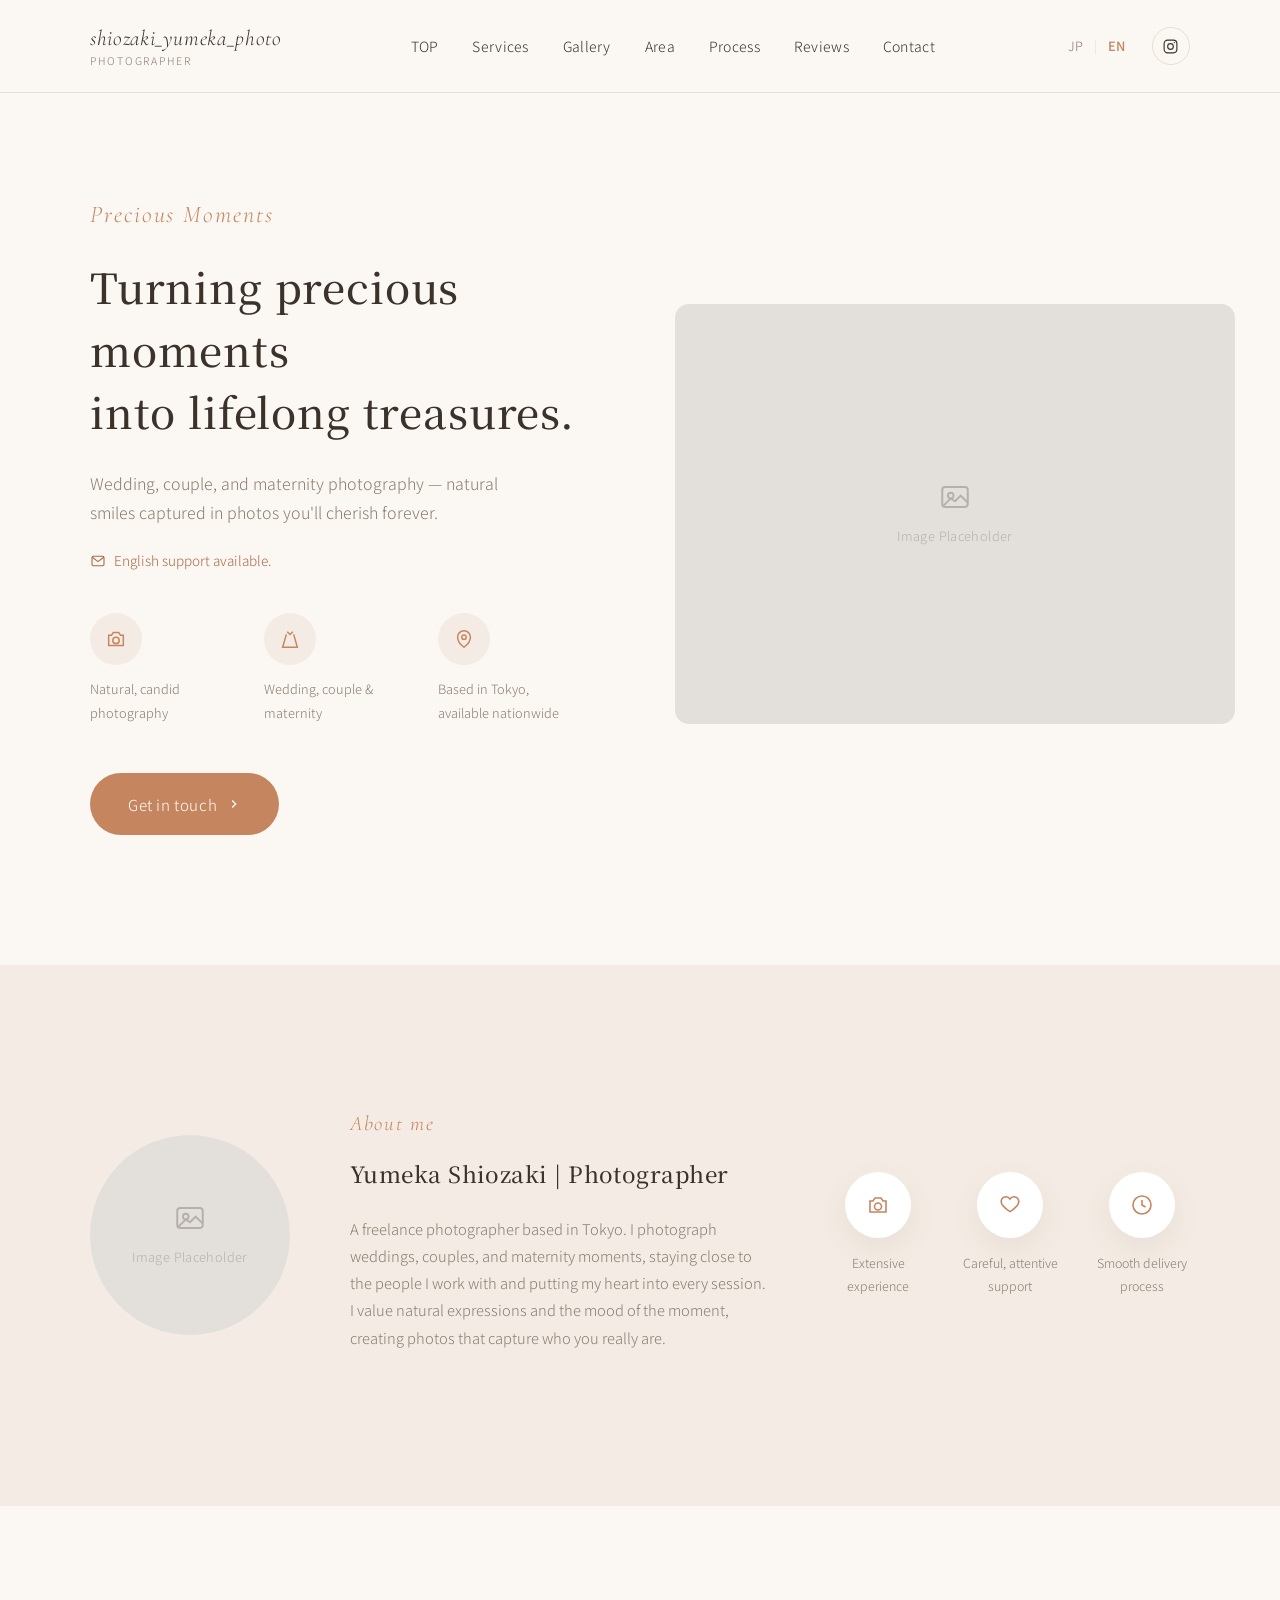
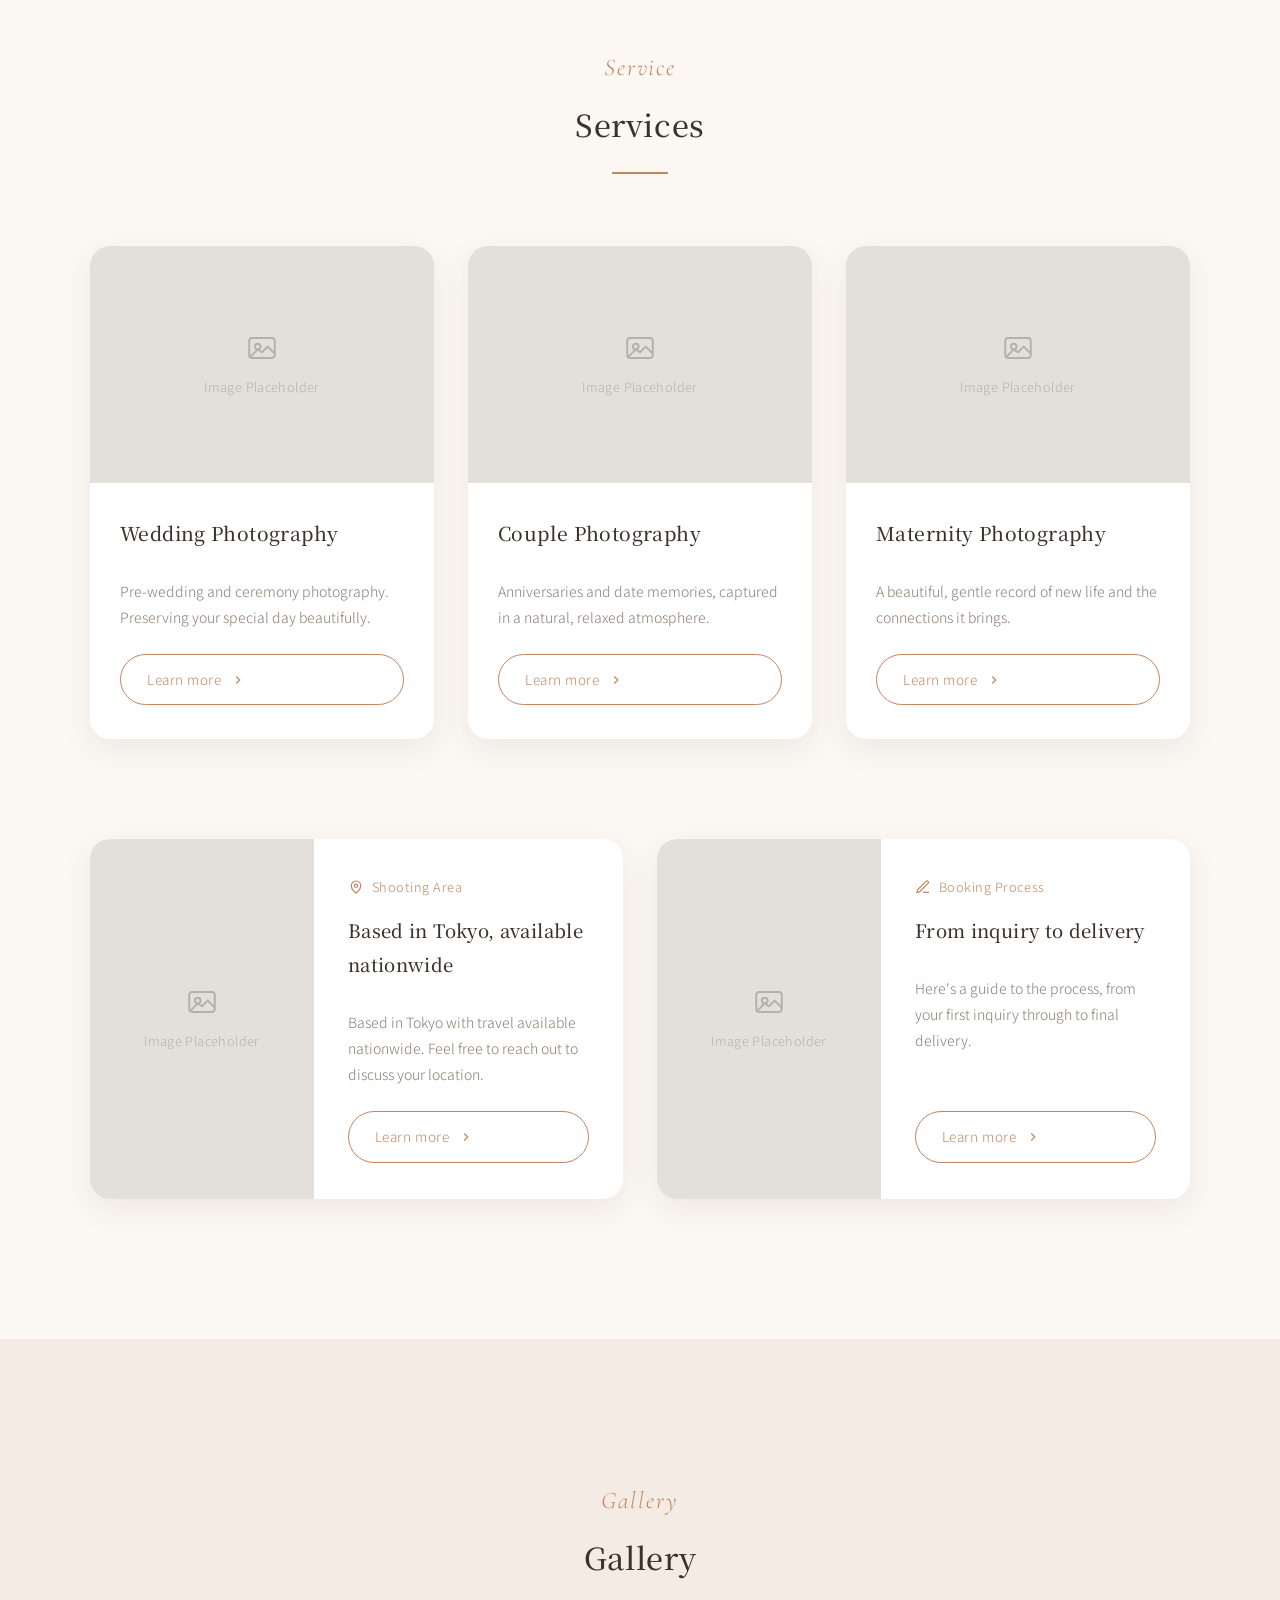
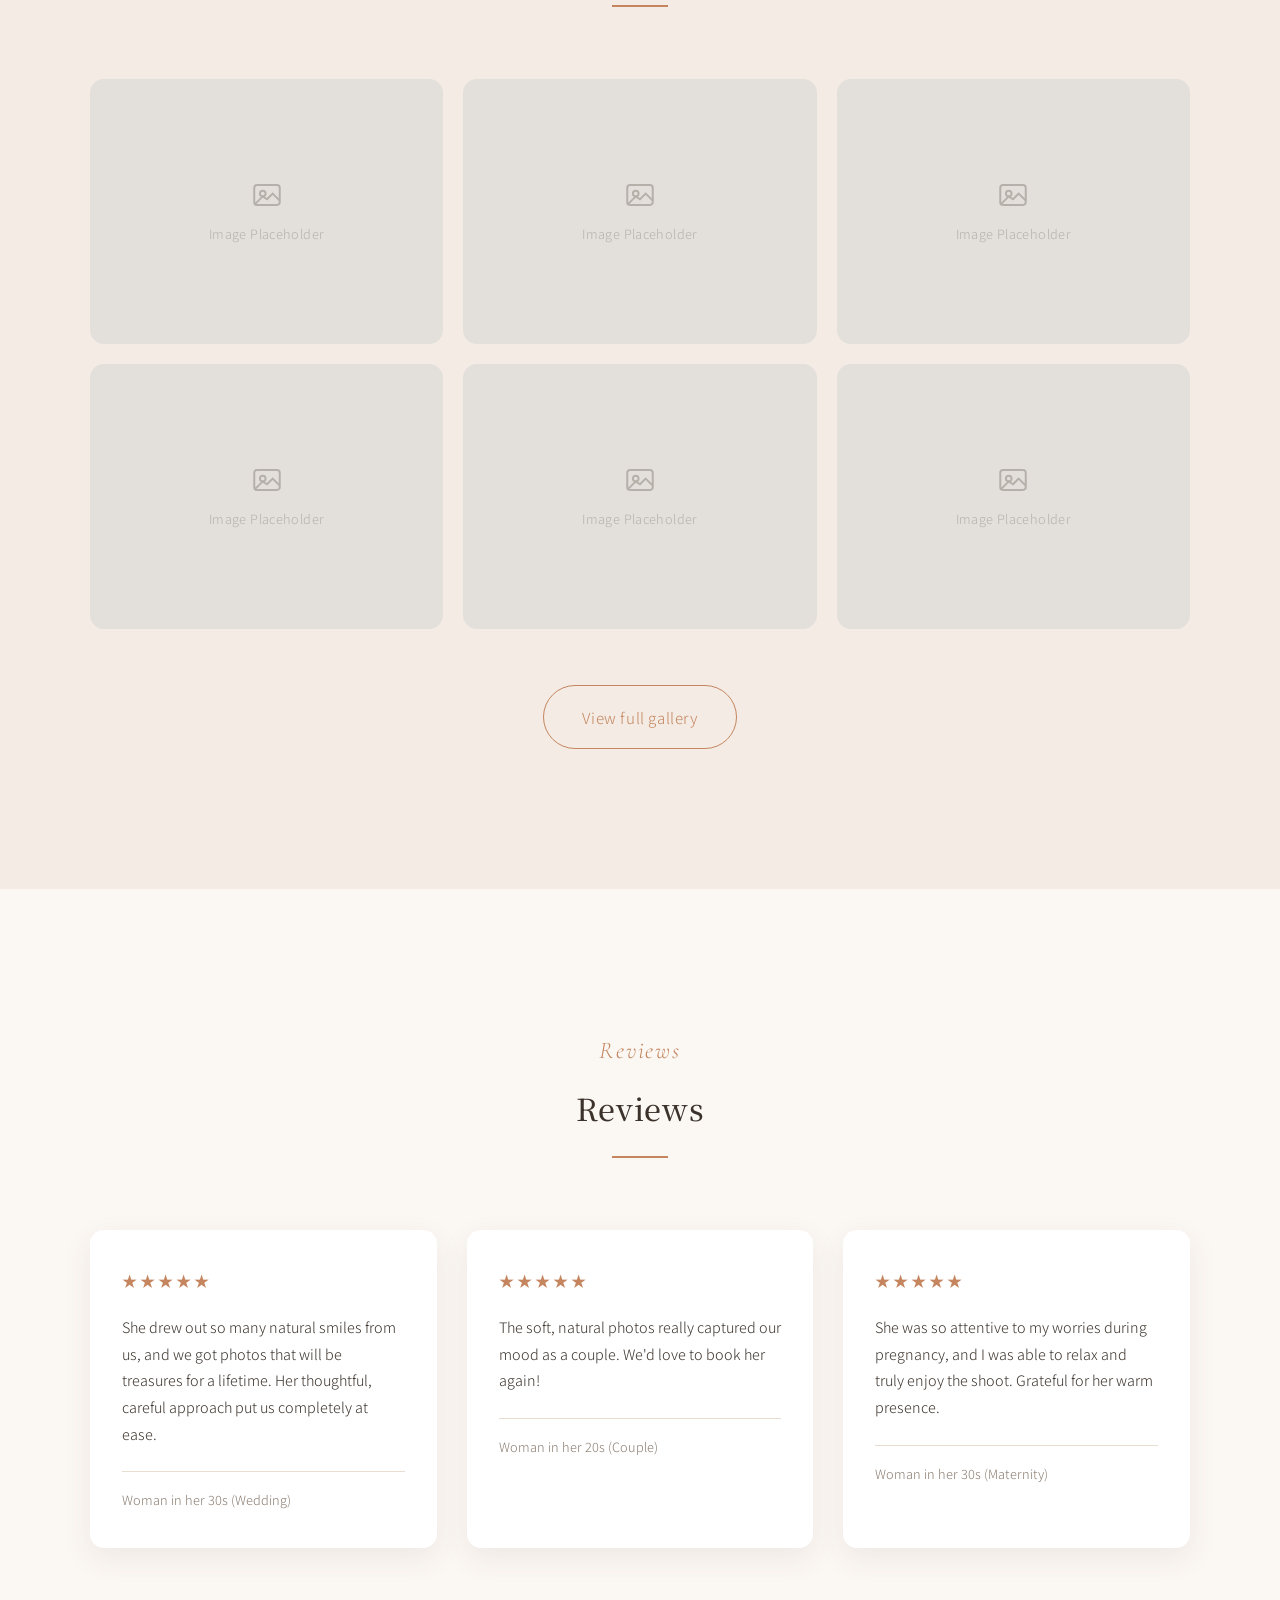
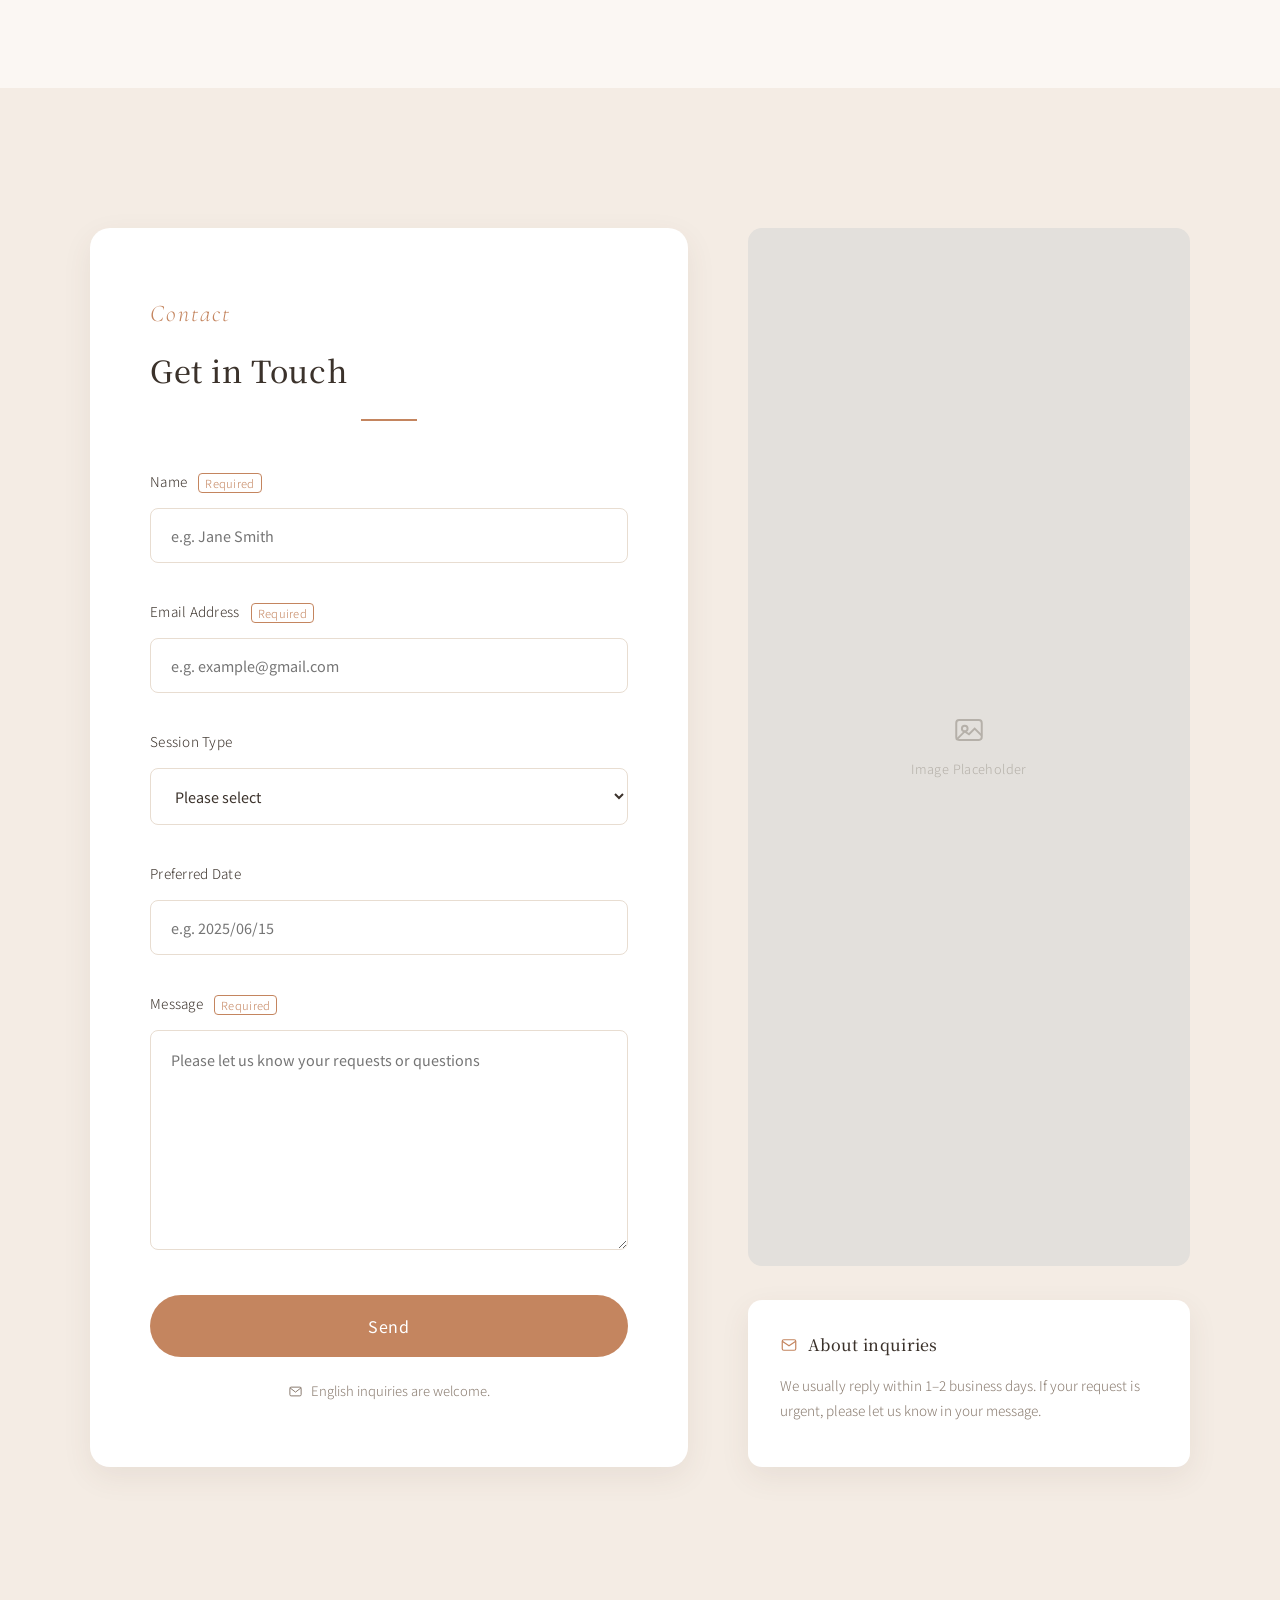
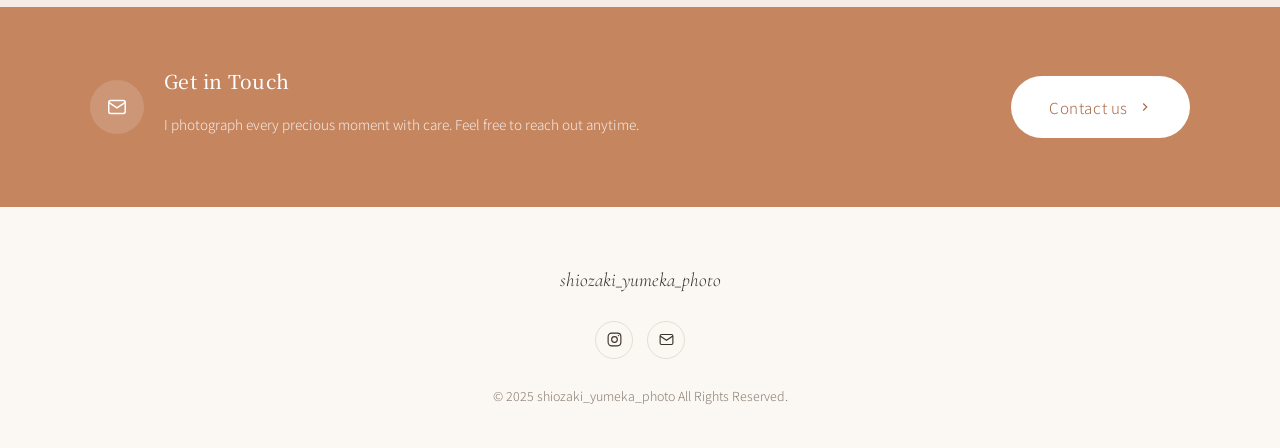
==== en/index.html @ 01658883 "Build shiozaki_yumeka_photo LP with expanded sections, Instagram links, and English page Add spaciou" ====
<!DOCTYPE html>
<html lang="en">
<head>
<meta charset="UTF-8">
<meta name="viewport" content="width=device-width, initial-scale=1.0">
<title>shiozaki_yumeka_photo | Yumeka Shiozaki, Photographer</title>
<meta name="description" content="Yumeka Shiozaki is a photographer based in Tokyo, capturing weddings, couples, and maternity moments with natural, heartfelt photography.">
<link rel="stylesheet" href="../css/style.css">
</head>
<body>

<!-- ============ HEADER ============ -->
<header class="site-header">
  <div class="container">
    <a href="#top" class="brand">
      <span class="brand-name">shiozaki_yumeka_photo</span>
      <span class="brand-sub">Photographer</span>
    </a>

    <nav class="main-nav">
      <ul>
        <li><a href="#top">TOP</a></li>
        <li><a href="#service">Services</a></li>
        <li><a href="#gallery">Gallery</a></li>
        <li><a href="#area">Area</a></li>
        <li><a href="#flow">Process</a></li>
        <li><a href="#reviews">Reviews</a></li>
        <li><a href="#contact">Contact</a></li>
      </ul>
    </nav>

    <div class="header-actions">
      <div class="lang-switch">
        <a href="../index.html">JP</a>
        <span class="divider">|</span>
        <a href="index.html" class="active">EN</a>
      </div>
      <a class="icon-btn" href="https://www.instagram.com/shiozaki_yumeka_photo/" target="_blank" rel="noopener" aria-label="Instagram">
        <svg viewBox="0 0 24 24" fill="none" stroke="currentColor" stroke-width="1.6"><rect x="3" y="3" width="18" height="18" rx="5"/><circle cx="12" cy="12" r="4"/><circle cx="17.5" cy="6.5" r="1" fill="currentColor" stroke="none"/></svg>
      </a>
      <button class="nav-toggle" aria-label="Menu">
        <span></span><span></span><span></span>
      </button>
    </div>
  </div>
</header>

<!-- ============ HERO ============ -->
<section class="hero" id="top">
  <div class="container">
    <div class="hero-copy">
      <span class="eyebrow">Precious Moments</span>
      <h1>Turning precious moments<br>into lifelong treasures.</h1>
      <p class="lead">Wedding, couple, and maternity photography — natural smiles captured in photos you'll cherish forever.</p>
      <div class="support-note">
        <svg viewBox="0 0 24 24" fill="none" stroke="currentColor" stroke-width="1.6"><path d="M3 6l9 7 9-7"/><rect x="3" y="5" width="18" height="14" rx="2"/></svg>
        English support available.
      </div>

      <ul class="hero-features">
        <li>
          <span class="icon-circle">
            <svg viewBox="0 0 24 24" fill="none" stroke="currentColor" stroke-width="1.6"><path d="M4 8h3l2-3h6l2 3h3v11H4z"/><circle cx="12" cy="13.5" r="3.5"/></svg>
          </span>
          Natural, candid photography
        </li>
        <li>
          <span class="icon-circle">
            <svg viewBox="0 0 24 24" fill="none" stroke="currentColor" stroke-width="1.6"><path d="M9 4l3 3 3-3M8 7l-4 14h16L16 7"/></svg>
          </span>
          Wedding, couple & maternity
        </li>
        <li>
          <span class="icon-circle">
            <svg viewBox="0 0 24 24" fill="none" stroke="currentColor" stroke-width="1.6"><path d="M12 21s-7-5.2-7-11a7 7 0 0 1 14 0c0 5.8-7 11-7 11z"/><circle cx="12" cy="10" r="2.4"/></svg>
          </span>
          Based in Tokyo, available nationwide
        </li>
      </ul>

      <a href="#contact" class="btn">
        Get in touch
        <svg viewBox="0 0 24 24" fill="none" stroke="currentColor" stroke-width="2"><path d="M9 6l6 6-6 6"/></svg>
      </a>
    </div>

    <div class="hero-media">
      <div class="ph">
        <div class="ph-inner">
          <svg viewBox="0 0 24 24" fill="none" stroke="currentColor" stroke-width="1.4"><rect x="3" y="5" width="18" height="14" rx="2"/><circle cx="9" cy="11" r="2"/><path d="M21 16l-5-5-4 4-3-2-6 6"/></svg>
          Image Placeholder
        </div>
      </div>
    </div>
  </div>
</section>

<!-- ============ ABOUT ============ -->
<section class="about" id="about">
  <div class="container">
    <div class="about-photo">
      <div class="ph">
        <div class="ph-inner">
          <svg viewBox="0 0 24 24" fill="none" stroke="currentColor" stroke-width="1.4"><rect x="3" y="5" width="18" height="14" rx="2"/><circle cx="9" cy="11" r="2"/><path d="M21 16l-5-5-4 4-3-2-6 6"/></svg>
          Image Placeholder
        </div>
      </div>
    </div>

    <div class="about-body">
      <span class="eyebrow">About me</span>
      <h3>Yumeka Shiozaki | Photographer</h3>
      <p>A freelance photographer based in Tokyo. I photograph weddings, couples, and maternity moments, staying close to the people I work with and putting my heart into every session. I value natural expressions and the mood of the moment, creating photos that capture who you really are.</p>
    </div>

    <ul class="about-stats">
      <li>
        <span class="icon-circle">
          <svg viewBox="0 0 24 24" fill="none" stroke="currentColor" stroke-width="1.6"><path d="M4 8h3l2-3h6l2 3h3v11H4z"/><circle cx="12" cy="13.5" r="3.5"/></svg>
        </span>
        Extensive experience
      </li>
      <li>
        <span class="icon-circle">
          <svg viewBox="0 0 24 24" fill="none" stroke="currentColor" stroke-width="1.6"><path d="M20.8 8.6c0 5-8.8 10-8.8 10s-8.8-5-8.8-10a4.8 4.8 0 0 1 8.8-2.6 4.8 4.8 0 0 1 8.8 2.6z"/></svg>
        </span>
        Careful, attentive support
      </li>
      <li>
        <span class="icon-circle">
          <svg viewBox="0 0 24 24" fill="none" stroke="currentColor" stroke-width="1.6"><circle cx="12" cy="12" r="9"/><path d="M12 7v5l3.5 2"/></svg>
        </span>
        Smooth delivery process
      </li>
    </ul>
  </div>
</section>

<!-- ============ SERVICE ============ -->
<section class="service" id="service">
  <div class="container">
    <div class="section-head">
      <span class="eyebrow">Service</span>
      <h2>Services</h2>
    </div>

    <div class="service-grid">
      <div class="card">
        <div class="ph">
          <div class="ph-inner">
            <svg viewBox="0 0 24 24" fill="none" stroke="currentColor" stroke-width="1.4"><rect x="3" y="5" width="18" height="14" rx="2"/><circle cx="9" cy="11" r="2"/><path d="M21 16l-5-5-4 4-3-2-6 6"/></svg>
            Image Placeholder
          </div>
        </div>
        <div class="card-body">
          <h3>Wedding Photography</h3>
          <p>Pre-wedding and ceremony photography. Preserving your special day beautifully.</p>
          <a href="#contact" class="btn outline small">
            Learn more
            <svg viewBox="0 0 24 24" fill="none" stroke="currentColor" stroke-width="2"><path d="M9 6l6 6-6 6"/></svg>
          </a>
        </div>
      </div>

      <div class="card">
        <div class="ph">
          <div class="ph-inner">
            <svg viewBox="0 0 24 24" fill="none" stroke="currentColor" stroke-width="1.4"><rect x="3" y="5" width="18" height="14" rx="2"/><circle cx="9" cy="11" r="2"/><path d="M21 16l-5-5-4 4-3-2-6 6"/></svg>
            Image Placeholder
          </div>
        </div>
        <div class="card-body">
          <h3>Couple Photography</h3>
          <p>Anniversaries and date memories, captured in a natural, relaxed atmosphere.</p>
          <a href="#contact" class="btn outline small">
            Learn more
            <svg viewBox="0 0 24 24" fill="none" stroke="currentColor" stroke-width="2"><path d="M9 6l6 6-6 6"/></svg>
          </a>
        </div>
      </div>

      <div class="card">
        <div class="ph">
          <div class="ph-inner">
            <svg viewBox="0 0 24 24" fill="none" stroke="currentColor" stroke-width="1.4"><rect x="3" y="5" width="18" height="14" rx="2"/><circle cx="9" cy="11" r="2"/><path d="M21 16l-5-5-4 4-3-2-6 6"/></svg>
            Image Placeholder
          </div>
        </div>
        <div class="card-body">
          <h3>Maternity Photography</h3>
          <p>A beautiful, gentle record of new life and the connections it brings.</p>
          <a href="#contact" class="btn outline small">
            Learn more
            <svg viewBox="0 0 24 24" fill="none" stroke="currentColor" stroke-width="2"><path d="M9 6l6 6-6 6"/></svg>
          </a>
        </div>
      </div>
    </div>
  </div>
</section>

<!-- ============ AREA & FLOW (near Service) ============ -->
<section class="area-flow">
  <div class="container">
    <div class="area-flow-grid">
      <div class="card" id="area">
        <div class="ph">
          <div class="ph-inner">
            <svg viewBox="0 0 24 24" fill="none" stroke="currentColor" stroke-width="1.4"><rect x="3" y="5" width="18" height="14" rx="2"/><circle cx="9" cy="11" r="2"/><path d="M21 16l-5-5-4 4-3-2-6 6"/></svg>
            Image Placeholder
          </div>
        </div>
        <div class="card-body">
          <span class="tag">
            <svg viewBox="0 0 24 24" fill="none" stroke="currentColor" stroke-width="1.8"><path d="M12 21s-7-5.2-7-11a7 7 0 0 1 14 0c0 5.8-7 11-7 11z"/><circle cx="12" cy="10" r="2.4"/></svg>
            Shooting Area
          </span>
          <h3>Based in Tokyo, available nationwide</h3>
          <p>Based in Tokyo with travel available nationwide. Feel free to reach out to discuss your location.</p>
          <a href="#contact" class="btn outline small">
            Learn more
            <svg viewBox="0 0 24 24" fill="none" stroke="currentColor" stroke-width="2"><path d="M9 6l6 6-6 6"/></svg>
          </a>
        </div>
      </div>

      <div class="card" id="flow">
        <div class="ph">
          <div class="ph-inner">
            <svg viewBox="0 0 24 24" fill="none" stroke="currentColor" stroke-width="1.4"><rect x="3" y="5" width="18" height="14" rx="2"/><circle cx="9" cy="11" r="2"/><path d="M21 16l-5-5-4 4-3-2-6 6"/></svg>
            Image Placeholder
          </div>
        </div>
        <div class="card-body">
          <span class="tag">
            <svg viewBox="0 0 24 24" fill="none" stroke="currentColor" stroke-width="1.8"><path d="M12 20h9M16.5 3.5a2.1 2.1 0 0 1 3 3L7 19l-4 1 1-4z"/></svg>
            Booking Process
          </span>
          <h3>From inquiry to delivery</h3>
          <p>Here's a guide to the process, from your first inquiry through to final delivery.</p>
          <a href="#contact" class="btn outline small">
            Learn more
            <svg viewBox="0 0 24 24" fill="none" stroke="currentColor" stroke-width="2"><path d="M9 6l6 6-6 6"/></svg>
          </a>
        </div>
      </div>
    </div>
  </div>
</section>

<!-- ============ GALLERY ============ -->
<section class="gallery" id="gallery">
  <div class="container">
    <div class="section-head">
      <span class="eyebrow">Gallery</span>
      <h2>Gallery</h2>
    </div>

    <div class="gallery-grid">
      <div class="ph"><div class="ph-inner"><svg viewBox="0 0 24 24" fill="none" stroke="currentColor" stroke-width="1.4"><rect x="3" y="5" width="18" height="14" rx="2"/><circle cx="9" cy="11" r="2"/><path d="M21 16l-5-5-4 4-3-2-6 6"/></svg>Image Placeholder</div></div>
      <div class="ph"><div class="ph-inner"><svg viewBox="0 0 24 24" fill="none" stroke="currentColor" stroke-width="1.4"><rect x="3" y="5" width="18" height="14" rx="2"/><circle cx="9" cy="11" r="2"/><path d="M21 16l-5-5-4 4-3-2-6 6"/></svg>Image Placeholder</div></div>
      <div class="ph"><div class="ph-inner"><svg viewBox="0 0 24 24" fill="none" stroke="currentColor" stroke-width="1.4"><rect x="3" y="5" width="18" height="14" rx="2"/><circle cx="9" cy="11" r="2"/><path d="M21 16l-5-5-4 4-3-2-6 6"/></svg>Image Placeholder</div></div>
      <div class="ph"><div class="ph-inner"><svg viewBox="0 0 24 24" fill="none" stroke="currentColor" stroke-width="1.4"><rect x="3" y="5" width="18" height="14" rx="2"/><circle cx="9" cy="11" r="2"/><path d="M21 16l-5-5-4 4-3-2-6 6"/></svg>Image Placeholder</div></div>
      <div class="ph"><div class="ph-inner"><svg viewBox="0 0 24 24" fill="none" stroke="currentColor" stroke-width="1.4"><rect x="3" y="5" width="18" height="14" rx="2"/><circle cx="9" cy="11" r="2"/><path d="M21 16l-5-5-4 4-3-2-6 6"/></svg>Image Placeholder</div></div>
      <div class="ph"><div class="ph-inner"><svg viewBox="0 0 24 24" fill="none" stroke="currentColor" stroke-width="1.4"><rect x="3" y="5" width="18" height="14" rx="2"/><circle cx="9" cy="11" r="2"/><path d="M21 16l-5-5-4 4-3-2-6 6"/></svg>Image Placeholder</div></div>
    </div>

    <div class="gallery-cta">
      <a href="#" class="btn outline">View full gallery</a>
    </div>
  </div>
</section>

<!-- ============ REVIEWS ============ -->
<section class="reviews" id="reviews">
  <div class="container">
    <div class="section-head">
      <span class="eyebrow">Reviews</span>
      <h2>Reviews</h2>
    </div>

    <div class="reviews-grid">
      <div class="review-card">
        <div class="stars">★★★★★</div>
        <p>She drew out so many natural smiles from us, and we got photos that will be treasures for a lifetime. Her thoughtful, careful approach put us completely at ease.</p>
        <div class="review-meta">Woman in her 30s (Wedding)</div>
      </div>
      <div class="review-card">
        <div class="stars">★★★★★</div>
        <p>The soft, natural photos really captured our mood as a couple. We'd love to book her again!</p>
        <div class="review-meta">Woman in her 20s (Couple)</div>
      </div>
      <div class="review-card">
        <div class="stars">★★★★★</div>
        <p>She was so attentive to my worries during pregnancy, and I was able to relax and truly enjoy the shoot. Grateful for her warm presence.</p>
        <div class="review-meta">Woman in her 30s (Maternity)</div>
      </div>
    </div>
  </div>
</section>

<!-- ============ CONTACT ============ -->
<section class="contact" id="contact">
  <div class="container">
    <form class="contact-form">
      <div class="section-head" style="text-align:left; margin-bottom:48px;">
        <span class="eyebrow">Contact</span>
        <h2 style="text-align:left;">Get in Touch</h2>
      </div>

      <div class="field">
        <label>Name <span class="req">Required</span></label>
        <input type="text" placeholder="e.g. Jane Smith">
      </div>

      <div class="field">
        <label>Email Address <span class="req">Required</span></label>
        <input type="email" placeholder="e.g. example@gmail.com">
      </div>

      <div class="field">
        <label>Session Type</label>
        <select>
          <option>Please select</option>
          <option>Wedding Photography</option>
          <option>Couple Photography</option>
          <option>Maternity Photography</option>
          <option>Other</option>
        </select>
      </div>

      <div class="field">
        <label>Preferred Date</label>
        <input type="text" placeholder="e.g. 2025/06/15">
      </div>

      <div class="field">
        <label>Message <span class="req">Required</span></label>
        <textarea placeholder="Please let us know your requests or questions"></textarea>
      </div>

      <button type="submit" class="btn">Send</button>

      <div class="form-note">
        <svg viewBox="0 0 24 24" fill="none" stroke="currentColor" stroke-width="1.6"><path d="M3 6l9 7 9-7"/><rect x="3" y="5" width="18" height="14" rx="2"/></svg>
        English inquiries are welcome.
      </div>
    </form>

    <div class="contact-media">
      <div class="ph">
        <div class="ph-inner">
          <svg viewBox="0 0 24 24" fill="none" stroke="currentColor" stroke-width="1.4"><rect x="3" y="5" width="18" height="14" rx="2"/><circle cx="9" cy="11" r="2"/><path d="M21 16l-5-5-4 4-3-2-6 6"/></svg>
          Image Placeholder
        </div>
      </div>

      <div class="contact-info-card">
        <h4>
          <svg viewBox="0 0 24 24" fill="none" stroke="currentColor" stroke-width="1.6"><rect x="3" y="5" width="18" height="14" rx="2"/><path d="M3 7l9 6 9-6"/></svg>
          About inquiries
        </h4>
        <p>We usually reply within 1–2 business days. If your request is urgent, please let us know in your message.</p>
      </div>
    </div>
  </div>
</section>

<!-- ============ CTA BANNER ============ -->
<section class="cta-banner">
  <div class="container">
    <div class="cta-banner-left">
      <span class="icon-circle">
        <svg viewBox="0 0 24 24" fill="none" stroke="currentColor" stroke-width="1.6"><rect x="3" y="5" width="18" height="14" rx="2"/><path d="M3 7l9 6 9-6"/></svg>
      </span>
      <div>
        <h3>Get in Touch</h3>
        <p>I photograph every precious moment with care. Feel free to reach out anytime.</p>
      </div>
    </div>
    <a href="#contact" class="btn">
      Contact us
      <svg viewBox="0 0 24 24" fill="none" stroke="currentColor" stroke-width="2"><path d="M9 6l6 6-6 6"/></svg>
    </a>
  </div>
</section>

<!-- ============ FOOTER ============ -->
<footer class="site-footer">
  <div class="container">
    <div class="footer-brand">shiozaki_yumeka_photo</div>
    <div class="footer-social">
      <a class="icon-btn" href="https://www.instagram.com/shiozaki_yumeka_photo/" target="_blank" rel="noopener" aria-label="Instagram">
        <svg viewBox="0 0 24 24" fill="none" stroke="currentColor" stroke-width="1.6"><rect x="3" y="3" width="18" height="18" rx="5"/><circle cx="12" cy="12" r="4"/><circle cx="17.5" cy="6.5" r="1" fill="currentColor" stroke="none"/></svg>
      </a>
      <a class="icon-btn" href="mailto:info@example.com" aria-label="Mail">
        <svg viewBox="0 0 24 24" fill="none" stroke="currentColor" stroke-width="1.6"><rect x="3" y="5" width="18" height="14" rx="2"/><path d="M3 7l9 6 9-6"/></svg>
      </a>
    </div>
    <div class="footer-bottom">© 2025 shiozaki_yumeka_photo All Rights Reserved.</div>
  </div>
</footer>

<script src="../js/main.js"></script>
</body>
</html>
---- css/style.css ----
/* ===========================================================
   shiozaki_yumeka_photo — LP stylesheet
   =========================================================== */

@import url('https://fonts.googleapis.com/css2?family=Noto+Serif+JP:wght@400;500;600&family=Noto+Sans+JP:wght@300;400;500;700&family=Cormorant+Garamond:ital@0;1&display=swap');

:root {
  --bg: #fbf7f3;
  --bg-alt: #f4ece4;
  --bg-card: #ffffff;
  --accent: #c4855f;
  --accent-dark: #a86a48;
  --text: #3b322b;
  --text-light: #8a7c70;
  --border: #e8ddd1;
  --ph-bg: #e3e0dc;
  --ph-icon: #b5b0a9;
  --shadow: 0 10px 30px rgba(90, 65, 45, 0.08);
  --radius-lg: 20px;
  --radius-md: 14px;
  --radius-sm: 8px;
  --section-pad: 140px;
}

* { box-sizing: border-box; }

html { scroll-behavior: smooth; }

html, body {
  overflow-x: hidden;
  max-width: 100%;
}

body {
  margin: 0;
  font-family: "Noto Sans JP", "Hiragino Sans", sans-serif;
  color: var(--text);
  background: var(--bg);
  line-height: 1.85;
  font-weight: 300;
  -webkit-font-smoothing: antialiased;
}

h1, h2, h3, h4 {
  font-family: "Noto Serif JP", serif;
  font-weight: 500;
  margin: 0;
  letter-spacing: 0.02em;
}

a { text-decoration: none; color: inherit; }
ul { list-style: none; margin: 0; padding: 0; }
img { max-width: 100%; display: block; }
button { font-family: inherit; cursor: pointer; }

.container {
  max-width: 1180px;
  margin: 0 auto;
  padding: 0 40px;
}

.eyebrow {
  display: block;
  font-family: "Cormorant Garamond", serif;
  font-style: italic;
  font-size: 1.5rem;
  color: var(--accent);
  letter-spacing: 0.08em;
  margin-bottom: 6px;
}

.section-head {
  text-align: center;
  margin-bottom: 72px;
}

.section-head h2 {
  font-size: 1.9rem;
  position: relative;
  padding-bottom: 22px;
}

.section-head h2::after {
  content: "";
  position: absolute;
  bottom: 0;
  left: 50%;
  transform: translateX(-50%);
  width: 56px;
  height: 2px;
  background: var(--accent);
}

.btn {
  display: inline-flex;
  align-items: center;
  gap: 10px;
  padding: 17px 38px;
  border-radius: 999px;
  background: var(--accent);
  color: #fff;
  font-size: 0.95rem;
  letter-spacing: 0.04em;
  border: none;
  transition: background 0.25s ease, transform 0.25s ease;
  white-space: nowrap;
}

.btn:hover { background: var(--accent-dark); transform: translateY(-2px); }

.btn.outline {
  background: transparent;
  color: var(--accent);
  border: 1px solid var(--accent);
}

.btn.outline:hover { background: var(--accent); color: #fff; }

.btn.small { padding: 12px 26px; font-size: 0.85rem; }

.btn svg { width: 14px; height: 14px; flex-shrink: 0; }

/* ---------- placeholder image block ---------- */
.ph {
  background: var(--ph-bg);
  border-radius: var(--radius-md);
  display: flex;
  align-items: center;
  justify-content: center;
  color: var(--ph-icon);
  min-height: 180px;
}

.ph .ph-inner {
  display: flex;
  flex-direction: column;
  align-items: center;
  gap: 10px;
  font-size: 0.8rem;
  letter-spacing: 0.03em;
}

.ph svg { width: 34px; height: 34px; }

/* =========================================================
   HEADER
   ========================================================= */
.site-header {
  position: sticky;
  top: 0;
  z-index: 100;
  background: rgba(251, 247, 243, 0.94);
  backdrop-filter: blur(8px);
  border-bottom: 1px solid var(--border);
}

.site-header .container {
  display: flex;
  align-items: center;
  justify-content: space-between;
  height: 92px;
}

.brand {
  display: flex;
  flex-direction: column;
  line-height: 1.3;
}

.brand .brand-name {
  font-family: "Cormorant Garamond", serif;
  font-style: italic;
  font-size: 1.35rem;
  letter-spacing: 0.03em;
  color: var(--text);
  overflow-wrap: anywhere;
}

.brand .brand-sub {
  font-size: 0.66rem;
  letter-spacing: 0.18em;
  color: var(--text-light);
  text-transform: uppercase;
  margin-top: 2px;
}

.main-nav {
  display: flex;
  align-items: center;
  gap: 40px;
}

.main-nav ul {
  display: flex;
  gap: 34px;
}

.main-nav a {
  font-size: 0.88rem;
  letter-spacing: 0.02em;
  position: relative;
  padding: 6px 0;
}

.main-nav a::after {
  content: "";
  position: absolute;
  left: 0; right: 0; bottom: 0;
  height: 1px;
  background: var(--accent);
  transform: scaleX(0);
  transform-origin: right;
  transition: transform 0.25s ease;
}

.main-nav a:hover::after { transform: scaleX(1); transform-origin: left; }

.header-actions {
  display: flex;
  align-items: center;
  gap: 22px;
}

.lang-switch {
  display: flex;
  align-items: center;
  gap: 6px;
  font-size: 0.8rem;
  letter-spacing: 0.05em;
  color: var(--text-light);
}

.lang-switch a { padding: 2px 4px; }
.lang-switch a.active { color: var(--accent); font-weight: 500; }
.lang-switch .divider { color: var(--border); }

.icon-btn {
  width: 38px;
  height: 38px;
  border-radius: 50%;
  border: 1px solid var(--border);
  display: flex;
  align-items: center;
  justify-content: center;
  color: var(--text);
  transition: all 0.25s ease;
  flex-shrink: 0;
}

.icon-btn svg { width: 17px; height: 17px; }

.icon-btn:hover {
  background: var(--accent);
  border-color: var(--accent);
  color: #fff;
}

.nav-toggle {
  display: none;
  flex-direction: column;
  gap: 5px;
  width: 26px;
  background: none;
  border: none;
  padding: 4px;
}

.nav-toggle span {
  height: 2px;
  background: var(--text);
  border-radius: 2px;
  transition: transform 0.25s ease, opacity 0.25s ease;
}

.nav-toggle.active span:nth-child(1) { transform: translateY(7px) rotate(45deg); }
.nav-toggle.active span:nth-child(2) { opacity: 0; }
.nav-toggle.active span:nth-child(3) { transform: translateY(-7px) rotate(-45deg); }

@media (max-width: 960px) {
  .main-nav {
    position: fixed;
    top: 92px;
    left: 0;
    right: 0;
    background: var(--bg);
    border-bottom: 1px solid var(--border);
    max-height: 0;
    overflow: hidden;
    transition: max-height 0.3s ease;
  }

  .main-nav.open { max-height: 400px; }

  .main-nav ul {
    display: flex;
    flex-direction: column;
    gap: 0;
    padding: 10px 40px 20px;
  }

  .main-nav ul li a {
    display: block;
    padding: 14px 0;
    border-bottom: 1px solid var(--border);
  }
}

/* =========================================================
   HERO
   ========================================================= */
.hero {
  padding: 100px 0 130px;
}

.hero .container {
  display: grid;
  grid-template-columns: 1fr 1fr;
  gap: 70px;
  align-items: center;
}

.hero .container > * { min-width: 0; }

.hero-copy .eyebrow { margin-bottom: 18px; }

.hero-copy h1 {
  font-size: 2.6rem;
  line-height: 1.5;
  margin-bottom: 26px;
}

.hero-copy p.lead {
  color: var(--text-light);
  font-size: 1rem;
  margin-bottom: 20px;
  max-width: 440px;
}

.support-note {
  display: inline-flex;
  align-items: center;
  gap: 8px;
  font-size: 0.85rem;
  color: var(--accent-dark);
  margin-bottom: 40px;
}

.support-note svg { width: 16px; height: 16px; }

.hero-features {
  display: flex;
  gap: 34px;
  margin-bottom: 48px;
}

.hero-features li {
  display: flex;
  flex-direction: column;
  align-items: flex-start;
  gap: 12px;
  max-width: 140px;
  font-size: 0.8rem;
  color: var(--text-light);
}

.hero-features .icon-circle {
  width: 52px;
  height: 52px;
  border-radius: 50%;
  background: var(--bg-alt);
  display: flex;
  align-items: center;
  justify-content: center;
  color: var(--accent);
}

.hero-features .icon-circle svg { width: 22px; height: 22px; }

.hero-media .ph { aspect-ratio: 4 / 3; min-height: 420px; }

/* =========================================================
   ABOUT
   ========================================================= */
.about {
  background: var(--bg-alt);
  padding: var(--section-pad) 0;
}

.about .container {
  display: grid;
  grid-template-columns: 200px 1fr auto;
  gap: 60px;
  align-items: center;
}

.about .container > * { min-width: 0; }

.about-photo .ph {
  width: 200px;
  height: 200px;
  border-radius: 50%;
  aspect-ratio: 1/1;
}

.about-body .eyebrow { font-size: 1.3rem; margin-bottom: 10px; }

.about-body h3 {
  font-size: 1.4rem;
  margin-bottom: 20px;
}

.about-body p {
  color: var(--text-light);
  font-size: 0.92rem;
  max-width: 480px;
}

.about-stats {
  display: flex;
  gap: 36px;
}

.about-stats li {
  display: flex;
  flex-direction: column;
  align-items: center;
  gap: 14px;
  font-size: 0.78rem;
  color: var(--text-light);
  text-align: center;
  width: 96px;
}

.about-stats .icon-circle {
  width: 66px;
  height: 66px;
  border-radius: 50%;
  background: #fff;
  box-shadow: var(--shadow);
  display: flex;
  align-items: center;
  justify-content: center;
  color: var(--accent);
}

.about-stats .icon-circle svg { width: 24px; height: 24px; }

/* =========================================================
   SERVICE
   ========================================================= */
.service { padding: var(--section-pad) 0 100px; }

.service-grid {
  display: grid;
  grid-template-columns: repeat(3, 1fr);
  gap: 34px;
}

.card {
  background: var(--bg-card);
  border-radius: var(--radius-lg);
  overflow: hidden;
  box-shadow: var(--shadow);
  display: flex;
  flex-direction: column;
}

.card .ph { border-radius: 0; aspect-ratio: 16/11; }

.card-body { padding: 32px 30px 34px; display: flex; flex-direction: column; flex: 1; }

.card-body h3 { font-size: 1.2rem; margin-bottom: 14px; }

.card-body p {
  color: var(--text-light);
  font-size: 0.88rem;
  flex: 1;
  margin-bottom: 24px;
}

/* ---- Area & Flow (moved next to Service) ---- */
.area-flow {
  padding: 0 0 var(--section-pad);
}

.area-flow-grid {
  display: grid;
  grid-template-columns: repeat(2, 1fr);
  gap: 34px;
}

.area-flow-grid .card {
  flex-direction: row;
  align-items: stretch;
}

.area-flow-grid .card .ph {
  width: 42%;
  border-radius: 0;
  aspect-ratio: auto;
  flex-shrink: 0;
}

.area-flow-grid .card-body {
  padding: 36px 34px;
  justify-content: center;
}

.area-flow-grid .card-body .tag {
  display: inline-flex;
  align-items: center;
  gap: 8px;
  color: var(--accent);
  font-size: 0.8rem;
  letter-spacing: 0.04em;
  margin-bottom: 14px;
}

.area-flow-grid .card-body .tag svg { width: 16px; height: 16px; }

.area-flow-grid .card-body h3 { font-size: 1.15rem; margin-bottom: 14px; }

/* =========================================================
   GALLERY
   ========================================================= */
.gallery { padding: var(--section-pad) 0; background: var(--bg-alt); }

.gallery-grid {
  display: grid;
  grid-template-columns: repeat(3, 1fr);
  gap: 20px;
  margin-bottom: 56px;
}

.gallery-grid .ph { aspect-ratio: 4/3; border-radius: var(--radius-md); }

.gallery-cta { text-align: center; }

/* =========================================================
   REVIEWS
   ========================================================= */
.reviews { padding: var(--section-pad) 0; }

.reviews-grid {
  display: grid;
  grid-template-columns: repeat(3, 1fr);
  gap: 30px;
}

.review-card {
  background: var(--bg-card);
  border-radius: var(--radius-md);
  padding: 36px 32px;
  box-shadow: var(--shadow);
}

.stars {
  color: var(--accent);
  font-size: 0.95rem;
  letter-spacing: 3px;
  margin-bottom: 20px;
}

.review-card p {
  font-size: 0.9rem;
  color: var(--text);
  margin-bottom: 24px;
}

.review-meta {
  font-size: 0.8rem;
  color: var(--text-light);
  border-top: 1px solid var(--border);
  padding-top: 16px;
}

/* =========================================================
   CONTACT — expanded vertically
   ========================================================= */
.contact { padding: var(--section-pad) 0; background: var(--bg-alt); }

.contact .container {
  display: grid;
  grid-template-columns: 1.15fr 0.85fr;
  gap: 60px;
}

.contact .container > * { min-width: 0; }

.contact-form {
  background: var(--bg-card);
  border-radius: var(--radius-lg);
  box-shadow: var(--shadow);
  padding: 64px 60px;
}

.field { margin-bottom: 36px; }

.field:last-of-type { margin-bottom: 44px; }

.field label {
  display: block;
  font-size: 0.85rem;
  margin-bottom: 14px;
  color: var(--text);
  letter-spacing: 0.02em;
}

.field label .req {
  color: var(--accent);
  font-size: 0.7rem;
  border: 1px solid var(--accent);
  border-radius: 4px;
  padding: 1px 6px;
  margin-left: 8px;
  vertical-align: middle;
}

.field input,
.field select,
.field textarea {
  width: 100%;
  padding: 16px 20px;
  border: 1px solid var(--border);
  border-radius: var(--radius-sm);
  background: #fff;
  font-size: 0.9rem;
  font-family: inherit;
  color: var(--text);
}

.field textarea {
  min-height: 220px;
  resize: vertical;
  line-height: 1.8;
}

.field input:focus,
.field select:focus,
.field textarea:focus {
  outline: none;
  border-color: var(--accent);
}

.contact-form .btn {
  width: 100%;
  justify-content: center;
  padding: 19px;
  font-size: 1rem;
}

.form-note {
  text-align: center;
  margin-top: 22px;
  font-size: 0.82rem;
  color: var(--text-light);
  display: flex;
  align-items: center;
  justify-content: center;
  gap: 8px;
}

.form-note svg { width: 15px; height: 15px; }

.contact-media {
  display: flex;
  flex-direction: column;
  gap: 34px;
}

.contact-media .ph { flex: 1; min-height: 260px; }

.contact-info-card {
  background: #fff;
  border-radius: var(--radius-md);
  padding: 30px 32px;
  box-shadow: var(--shadow);
}

.contact-info-card h4 {
  font-size: 1rem;
  margin-bottom: 10px;
  display: flex;
  align-items: center;
  gap: 10px;
}

.contact-info-card h4 svg { width: 18px; height: 18px; color: var(--accent); }

.contact-info-card p {
  font-size: 0.85rem;
  color: var(--text-light);
}

/* =========================================================
   CTA BANNER
   ========================================================= */
.cta-banner {
  background: var(--accent);
  padding: 56px 0;
}

.cta-banner .container {
  display: flex;
  align-items: center;
  justify-content: space-between;
  gap: 30px;
}

.cta-banner-left { display: flex; align-items: center; gap: 20px; color: #fff; }

.cta-banner-left .icon-circle {
  width: 54px;
  height: 54px;
  border-radius: 50%;
  background: rgba(255,255,255,0.15);
  display: flex;
  align-items: center;
  justify-content: center;
  flex-shrink: 0;
}

.cta-banner-left .icon-circle svg { width: 22px; height: 22px; color: #fff; }

.cta-banner-left h3 { font-size: 1.2rem; color: #fff; margin-bottom: 6px; }
.cta-banner-left p { font-size: 0.85rem; color: rgba(255,255,255,0.85); }

.cta-banner .btn { background: #fff; color: var(--accent-dark); }
.cta-banner .btn:hover { background: var(--text); color: #fff; }

/* =========================================================
   FOOTER
   ========================================================= */
.site-footer {
  padding: 56px 0 40px;
  text-align: center;
}

.footer-brand {
  font-family: "Cormorant Garamond", serif;
  font-style: italic;
  font-size: 1.2rem;
  margin-bottom: 22px;
}

.footer-social {
  display: flex;
  justify-content: center;
  gap: 14px;
  margin-bottom: 26px;
}

.footer-bottom {
  font-size: 0.78rem;
  color: var(--text-light);
}

/* =========================================================
   RESPONSIVE
   ========================================================= */
@media (max-width: 960px) {
  :root { --section-pad: 90px; }

  .main-nav ul { display: none; }
  .nav-toggle { display: flex; }

  .hero .container,
  .about .container,
  .contact .container {
    grid-template-columns: 1fr;
  }

  .about .container { text-align: center; }
  .about-stats { justify-content: center; }
  .about-body p { margin: 0 auto; }

  .service-grid,
  .area-flow-grid,
  .gallery-grid,
  .reviews-grid {
    grid-template-columns: 1fr;
  }

  .area-flow-grid .card { flex-direction: column; }
  .area-flow-grid .card .ph { width: 100%; aspect-ratio: 16/9; }

  .cta-banner .container { flex-direction: column; text-align: center; }

  .contact-form { padding: 44px 28px; }
}

@media (max-width: 600px) {
  .container { padding: 0 22px; }
  .hero-features { flex-wrap: wrap; row-gap: 24px; }
  .hero-copy h1 { font-size: 2rem; }

  .site-header .container { height: 74px; }
  .brand { flex-shrink: 1; min-width: 0; }
  .brand .brand-name { font-size: 1.05rem; }
  .brand .brand-sub { display: none; }
  .header-actions { gap: 10px; }
  .lang-switch { font-size: 0.74rem; gap: 4px; }
  .icon-btn { width: 32px; height: 32px; }
  .icon-btn svg { width: 15px; height: 15px; }
  .nav-toggle { width: 22px; }
}
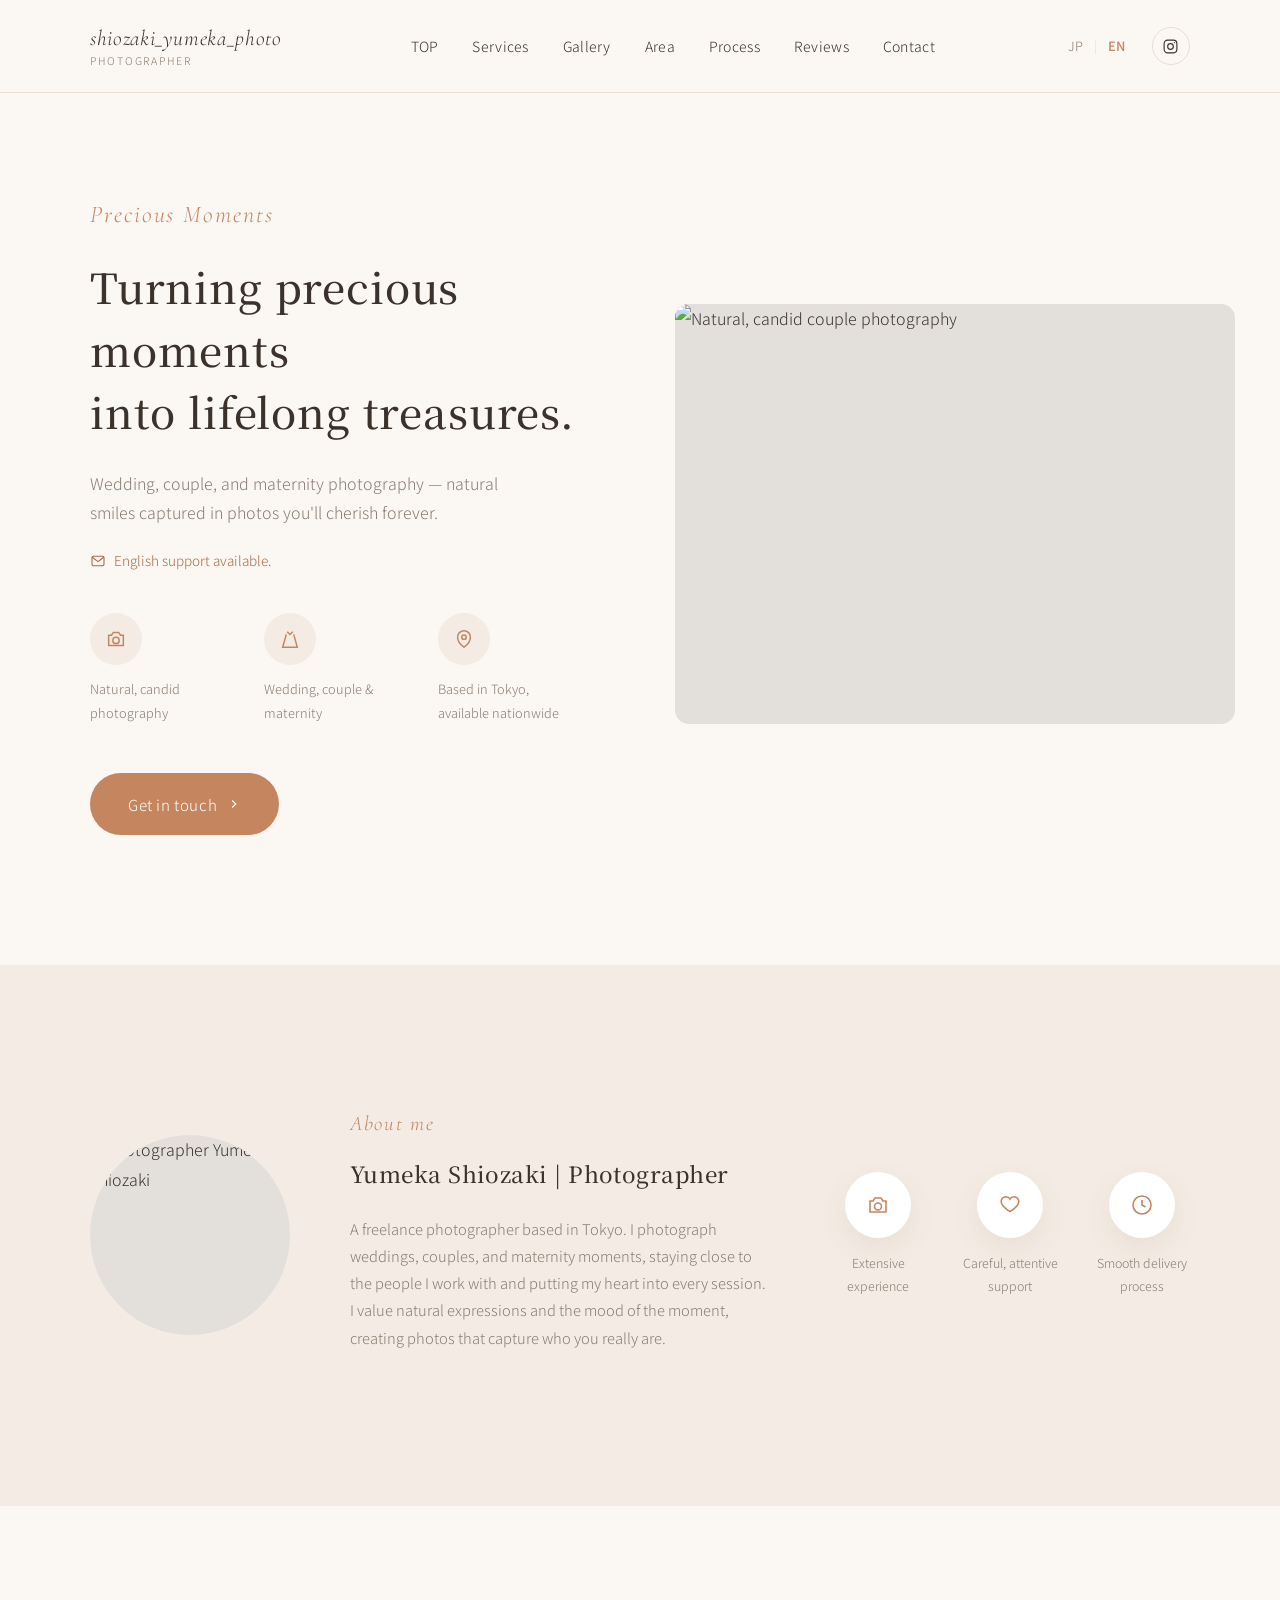
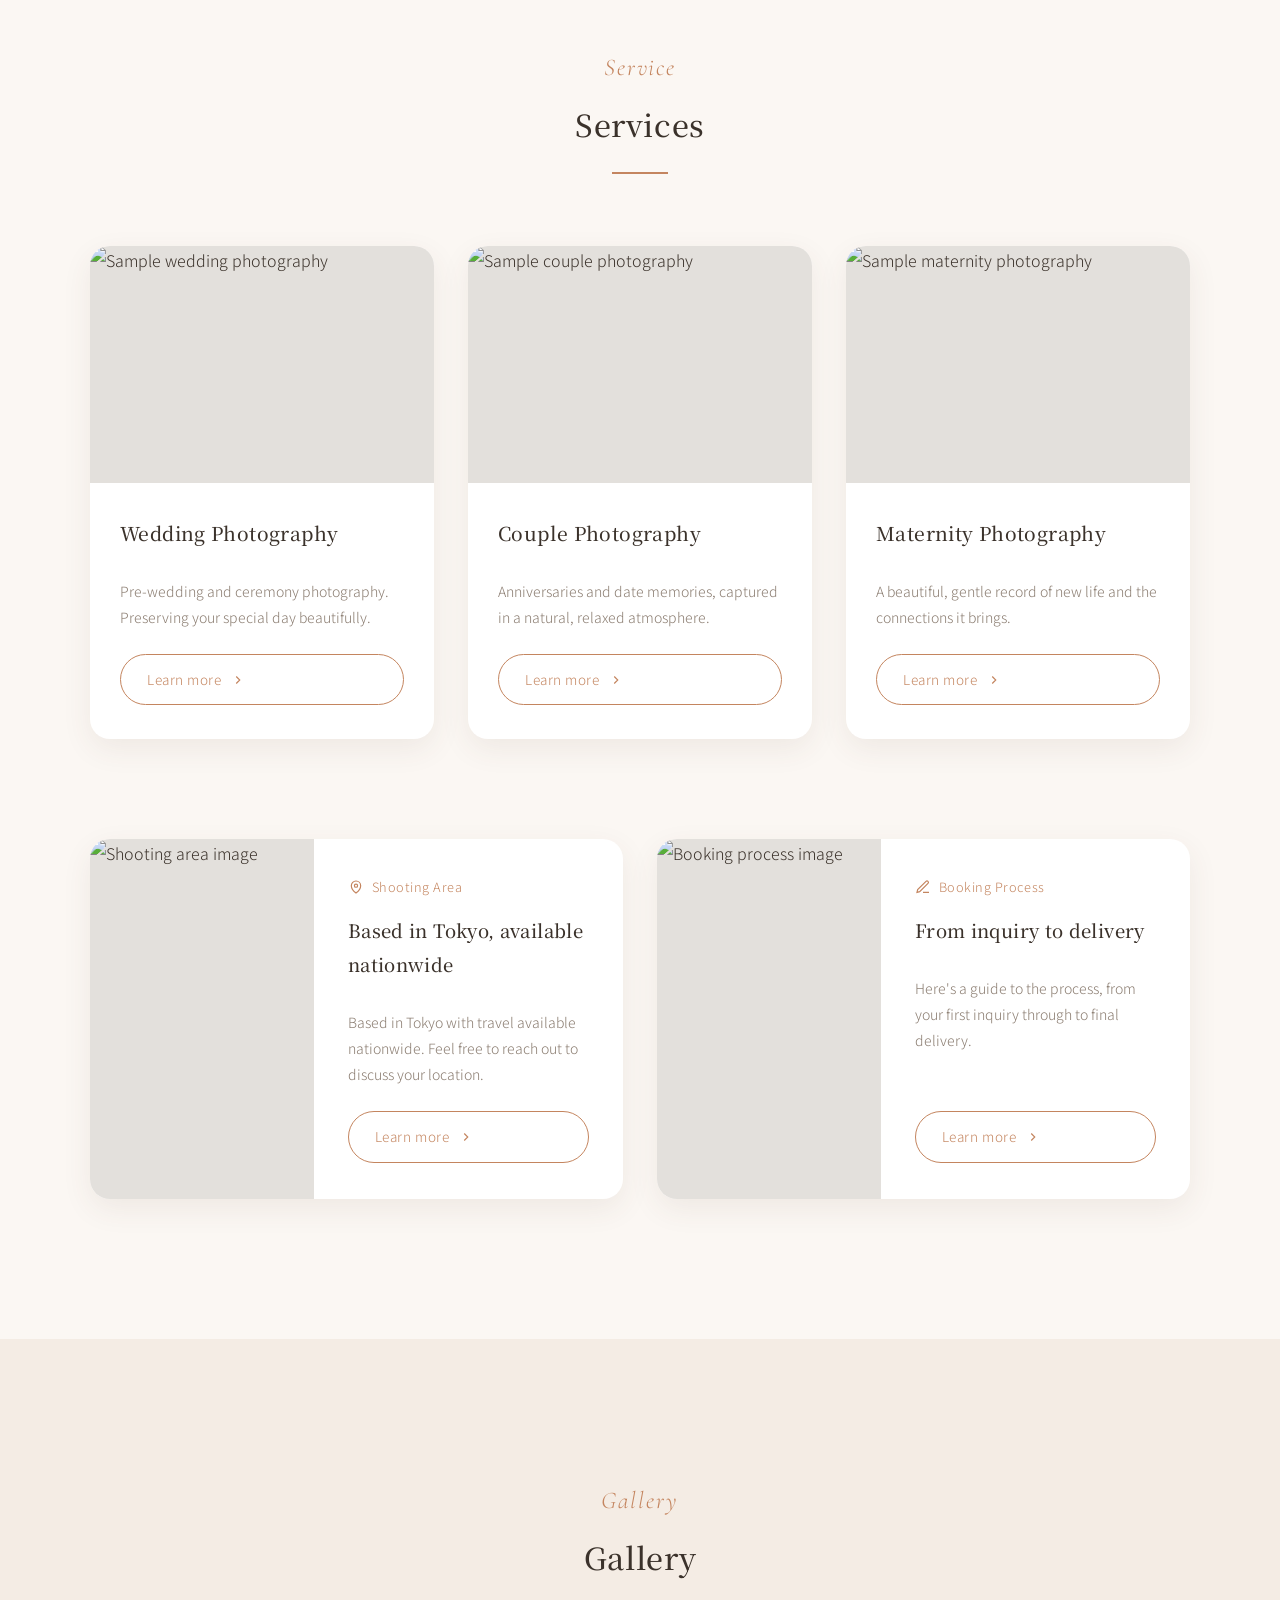
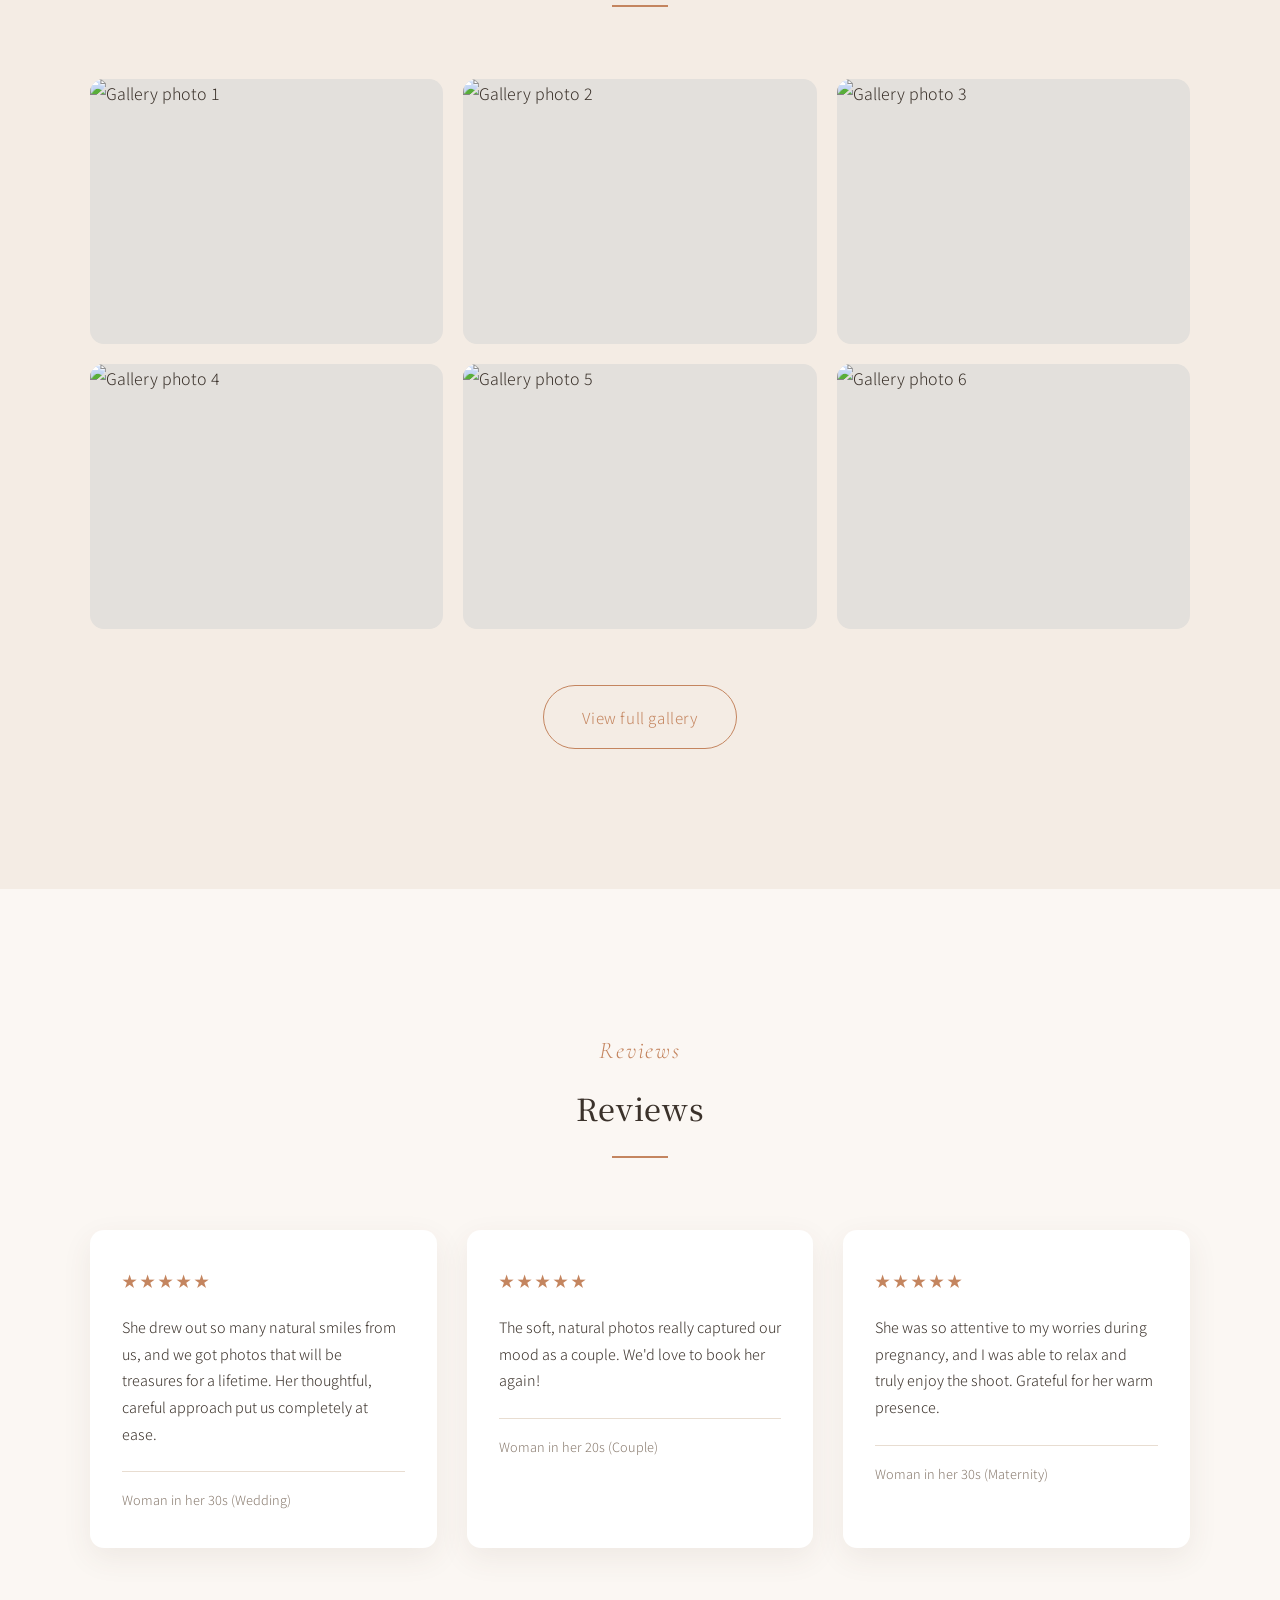
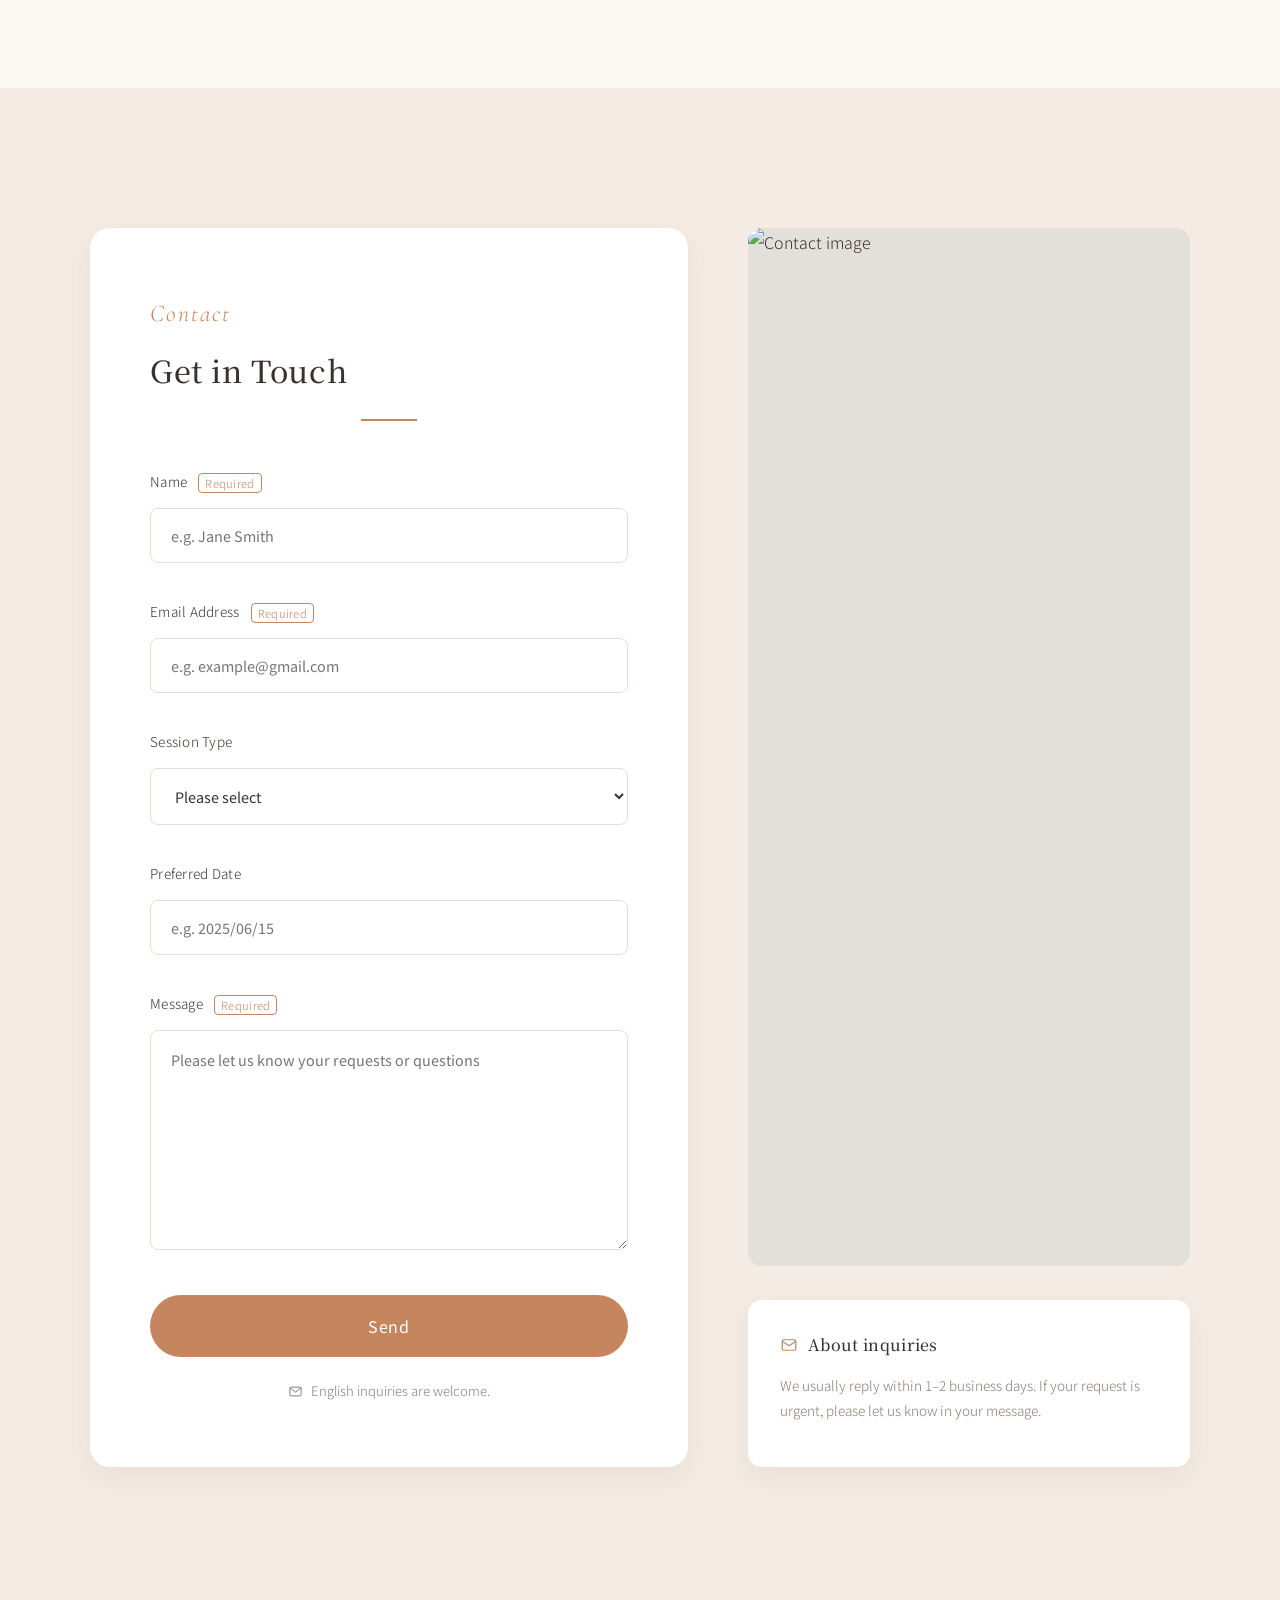
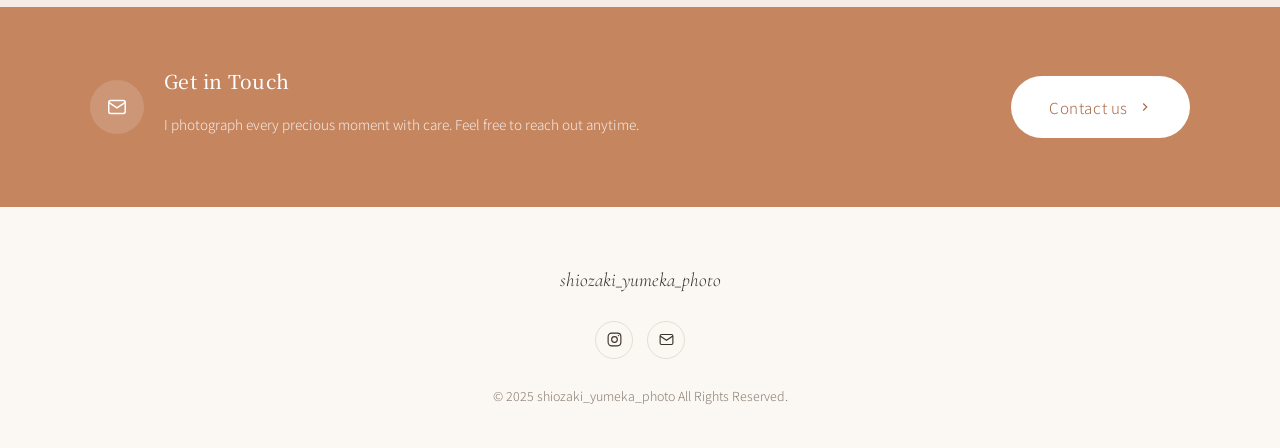
==== commit e2aa72eb: "Replace placeholder boxes with temporary stock photos Fill every image slot (hero, about, service ca" ====
--- a/en/index.html
+++ b/en/index.html
@@ -85,12 +85,7 @@
     </div>
 
     <div class="hero-media">
-      <div class="ph">
-        <div class="ph-inner">
-          <svg viewBox="0 0 24 24" fill="none" stroke="currentColor" stroke-width="1.4"><rect x="3" y="5" width="18" height="14" rx="2"/><circle cx="9" cy="11" r="2"/><path d="M21 16l-5-5-4 4-3-2-6 6"/></svg>
-          Image Placeholder
-        </div>
-      </div>
+      <div class="ph"><img src="https://picsum.photos/seed/yumeka-hero-01/800/600" alt="Natural, candid couple photography" loading="lazy" width="800" height="600"></div>
     </div>
   </div>
 </section>
@@ -99,12 +94,7 @@
 <section class="about" id="about">
   <div class="container">
     <div class="about-photo">
-      <div class="ph">
-        <div class="ph-inner">
-          <svg viewBox="0 0 24 24" fill="none" stroke="currentColor" stroke-width="1.4"><rect x="3" y="5" width="18" height="14" rx="2"/><circle cx="9" cy="11" r="2"/><path d="M21 16l-5-5-4 4-3-2-6 6"/></svg>
-          Image Placeholder
-        </div>
-      </div>
+      <div class="ph"><img src="https://picsum.photos/seed/yumeka-about-01/400/400" alt="Photographer Yumeka Shiozaki" loading="lazy" width="400" height="400"></div>
     </div>
 
     <div class="about-body">
@@ -146,12 +136,7 @@
 
     <div class="service-grid">
       <div class="card">
-        <div class="ph">
-          <div class="ph-inner">
-            <svg viewBox="0 0 24 24" fill="none" stroke="currentColor" stroke-width="1.4"><rect x="3" y="5" width="18" height="14" rx="2"/><circle cx="9" cy="11" r="2"/><path d="M21 16l-5-5-4 4-3-2-6 6"/></svg>
-            Image Placeholder
-          </div>
-        </div>
+        <div class="ph"><img src="https://picsum.photos/seed/yumeka-wedding-01/640/440" alt="Sample wedding photography" loading="lazy" width="640" height="440"></div>
         <div class="card-body">
           <h3>Wedding Photography</h3>
           <p>Pre-wedding and ceremony photography. Preserving your special day beautifully.</p>
@@ -163,12 +148,7 @@
       </div>
 
       <div class="card">
-        <div class="ph">
-          <div class="ph-inner">
-            <svg viewBox="0 0 24 24" fill="none" stroke="currentColor" stroke-width="1.4"><rect x="3" y="5" width="18" height="14" rx="2"/><circle cx="9" cy="11" r="2"/><path d="M21 16l-5-5-4 4-3-2-6 6"/></svg>
-            Image Placeholder
-          </div>
-        </div>
+        <div class="ph"><img src="https://picsum.photos/seed/yumeka-couple-01/640/440" alt="Sample couple photography" loading="lazy" width="640" height="440"></div>
         <div class="card-body">
           <h3>Couple Photography</h3>
           <p>Anniversaries and date memories, captured in a natural, relaxed atmosphere.</p>
@@ -180,12 +160,7 @@
       </div>
 
       <div class="card">
-        <div class="ph">
-          <div class="ph-inner">
-            <svg viewBox="0 0 24 24" fill="none" stroke="currentColor" stroke-width="1.4"><rect x="3" y="5" width="18" height="14" rx="2"/><circle cx="9" cy="11" r="2"/><path d="M21 16l-5-5-4 4-3-2-6 6"/></svg>
-            Image Placeholder
-          </div>
-        </div>
+        <div class="ph"><img src="https://picsum.photos/seed/yumeka-maternity-01/640/440" alt="Sample maternity photography" loading="lazy" width="640" height="440"></div>
         <div class="card-body">
           <h3>Maternity Photography</h3>
           <p>A beautiful, gentle record of new life and the connections it brings.</p>
@@ -204,12 +179,7 @@
   <div class="container">
     <div class="area-flow-grid">
       <div class="card" id="area">
-        <div class="ph">
-          <div class="ph-inner">
-            <svg viewBox="0 0 24 24" fill="none" stroke="currentColor" stroke-width="1.4"><rect x="3" y="5" width="18" height="14" rx="2"/><circle cx="9" cy="11" r="2"/><path d="M21 16l-5-5-4 4-3-2-6 6"/></svg>
-            Image Placeholder
-          </div>
-        </div>
+        <div class="ph"><img src="https://picsum.photos/seed/yumeka-area-01/600/700" alt="Shooting area image" loading="lazy" width="600" height="700"></div>
         <div class="card-body">
           <span class="tag">
             <svg viewBox="0 0 24 24" fill="none" stroke="currentColor" stroke-width="1.8"><path d="M12 21s-7-5.2-7-11a7 7 0 0 1 14 0c0 5.8-7 11-7 11z"/><circle cx="12" cy="10" r="2.4"/></svg>
@@ -225,12 +195,7 @@
       </div>
 
       <div class="card" id="flow">
-        <div class="ph">
-          <div class="ph-inner">
-            <svg viewBox="0 0 24 24" fill="none" stroke="currentColor" stroke-width="1.4"><rect x="3" y="5" width="18" height="14" rx="2"/><circle cx="9" cy="11" r="2"/><path d="M21 16l-5-5-4 4-3-2-6 6"/></svg>
-            Image Placeholder
-          </div>
-        </div>
+        <div class="ph"><img src="https://picsum.photos/seed/yumeka-flow-01/600/700" alt="Booking process image" loading="lazy" width="600" height="700"></div>
         <div class="card-body">
           <span class="tag">
             <svg viewBox="0 0 24 24" fill="none" stroke="currentColor" stroke-width="1.8"><path d="M12 20h9M16.5 3.5a2.1 2.1 0 0 1 3 3L7 19l-4 1 1-4z"/></svg>
@@ -257,12 +222,12 @@
     </div>
 
     <div class="gallery-grid">
-      <div class="ph"><div class="ph-inner"><svg viewBox="0 0 24 24" fill="none" stroke="currentColor" stroke-width="1.4"><rect x="3" y="5" width="18" height="14" rx="2"/><circle cx="9" cy="11" r="2"/><path d="M21 16l-5-5-4 4-3-2-6 6"/></svg>Image Placeholder</div></div>
-      <div class="ph"><div class="ph-inner"><svg viewBox="0 0 24 24" fill="none" stroke="currentColor" stroke-width="1.4"><rect x="3" y="5" width="18" height="14" rx="2"/><circle cx="9" cy="11" r="2"/><path d="M21 16l-5-5-4 4-3-2-6 6"/></svg>Image Placeholder</div></div>
-      <div class="ph"><div class="ph-inner"><svg viewBox="0 0 24 24" fill="none" stroke="currentColor" stroke-width="1.4"><rect x="3" y="5" width="18" height="14" rx="2"/><circle cx="9" cy="11" r="2"/><path d="M21 16l-5-5-4 4-3-2-6 6"/></svg>Image Placeholder</div></div>
-      <div class="ph"><div class="ph-inner"><svg viewBox="0 0 24 24" fill="none" stroke="currentColor" stroke-width="1.4"><rect x="3" y="5" width="18" height="14" rx="2"/><circle cx="9" cy="11" r="2"/><path d="M21 16l-5-5-4 4-3-2-6 6"/></svg>Image Placeholder</div></div>
-      <div class="ph"><div class="ph-inner"><svg viewBox="0 0 24 24" fill="none" stroke="currentColor" stroke-width="1.4"><rect x="3" y="5" width="18" height="14" rx="2"/><circle cx="9" cy="11" r="2"/><path d="M21 16l-5-5-4 4-3-2-6 6"/></svg>Image Placeholder</div></div>
-      <div class="ph"><div class="ph-inner"><svg viewBox="0 0 24 24" fill="none" stroke="currentColor" stroke-width="1.4"><rect x="3" y="5" width="18" height="14" rx="2"/><circle cx="9" cy="11" r="2"/><path d="M21 16l-5-5-4 4-3-2-6 6"/></svg>Image Placeholder</div></div>
+      <div class="ph"><img src="https://picsum.photos/seed/yumeka-gallery-01/640/480" alt="Gallery photo 1" loading="lazy" width="640" height="480"></div>
+      <div class="ph"><img src="https://picsum.photos/seed/yumeka-gallery-02/640/480" alt="Gallery photo 2" loading="lazy" width="640" height="480"></div>
+      <div class="ph"><img src="https://picsum.photos/seed/yumeka-gallery-03/640/480" alt="Gallery photo 3" loading="lazy" width="640" height="480"></div>
+      <div class="ph"><img src="https://picsum.photos/seed/yumeka-gallery-04/640/480" alt="Gallery photo 4" loading="lazy" width="640" height="480"></div>
+      <div class="ph"><img src="https://picsum.photos/seed/yumeka-gallery-05/640/480" alt="Gallery photo 5" loading="lazy" width="640" height="480"></div>
+      <div class="ph"><img src="https://picsum.photos/seed/yumeka-gallery-06/640/480" alt="Gallery photo 6" loading="lazy" width="640" height="480"></div>
     </div>
 
     <div class="gallery-cta">
@@ -348,12 +313,7 @@
     </form>
 
     <div class="contact-media">
-      <div class="ph">
-        <div class="ph-inner">
-          <svg viewBox="0 0 24 24" fill="none" stroke="currentColor" stroke-width="1.4"><rect x="3" y="5" width="18" height="14" rx="2"/><circle cx="9" cy="11" r="2"/><path d="M21 16l-5-5-4 4-3-2-6 6"/></svg>
-          Image Placeholder
-        </div>
-      </div>
+      <div class="ph"><img src="https://picsum.photos/seed/yumeka-contact-01/700/500" alt="Contact image" loading="lazy" width="700" height="500"></div>
 
       <div class="contact-info-card">
         <h4>
--- a/css/style.css
+++ b/css/style.css
@@ -120,27 +120,20 @@
 
 .btn svg { width: 14px; height: 14px; flex-shrink: 0; }
 
-/* ---------- placeholder image block ---------- */
+/* ---------- photo block ---------- */
 .ph {
   background: var(--ph-bg);
   border-radius: var(--radius-md);
-  display: flex;
-  align-items: center;
-  justify-content: center;
-  color: var(--ph-icon);
+  overflow: hidden;
   min-height: 180px;
 }
 
-.ph .ph-inner {
-  display: flex;
-  flex-direction: column;
-  align-items: center;
-  gap: 10px;
-  font-size: 0.8rem;
-  letter-spacing: 0.03em;
-}
-
-.ph svg { width: 34px; height: 34px; }
+.ph img {
+  width: 100%;
+  height: 100%;
+  object-fit: cover;
+  display: block;
+}
 
 /* =========================================================
    HEADER
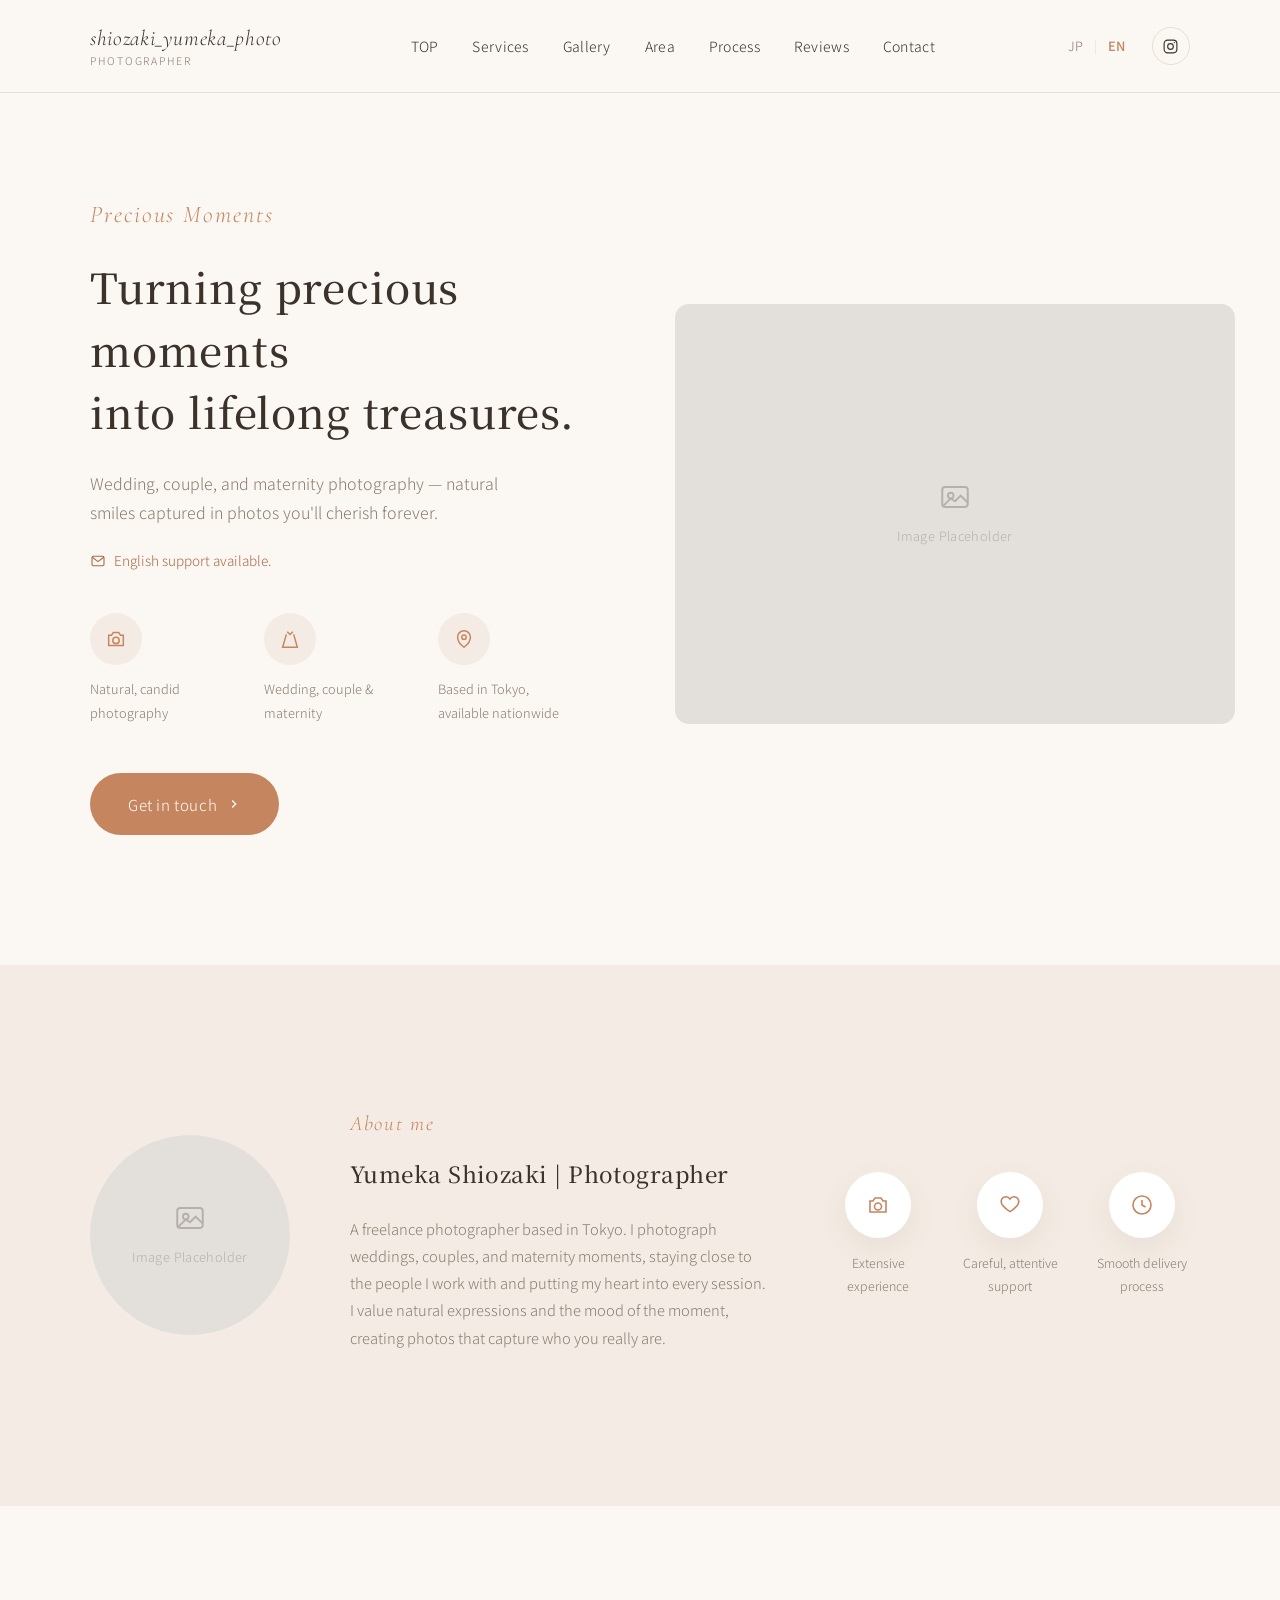
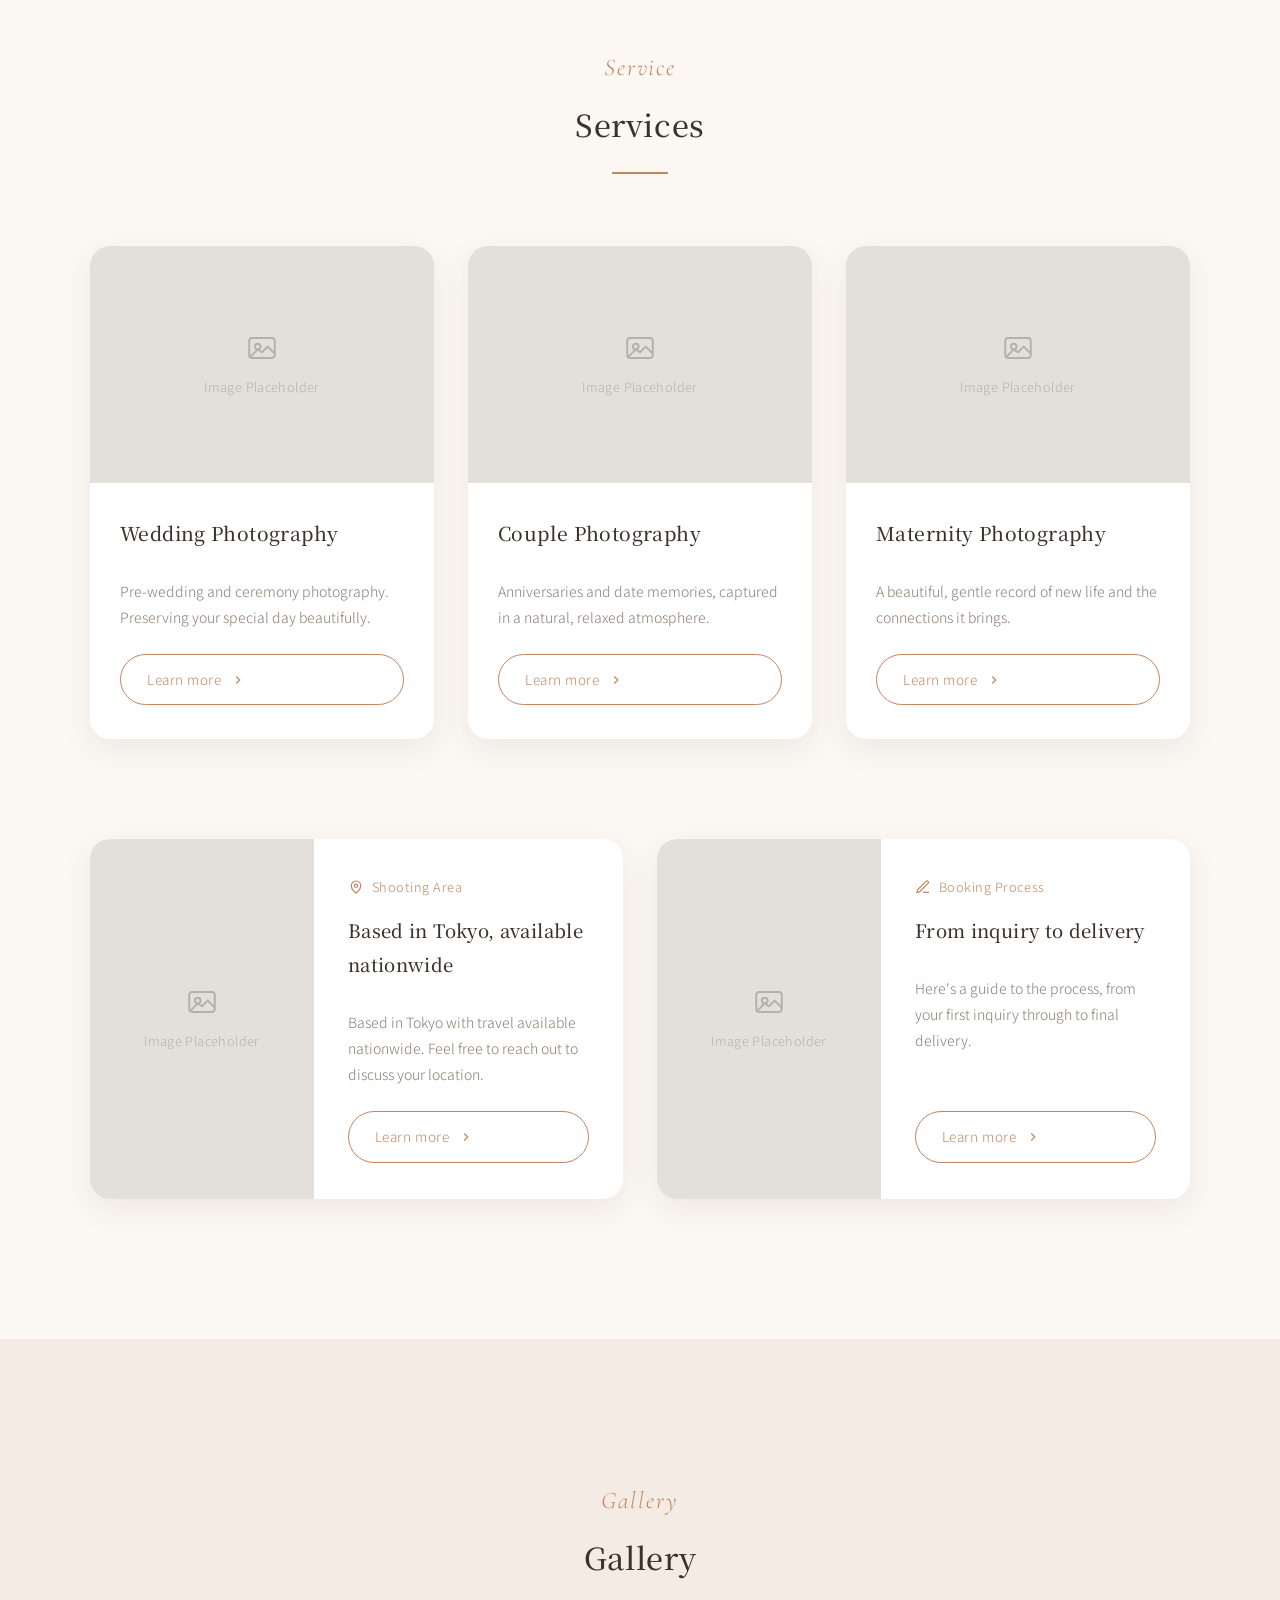
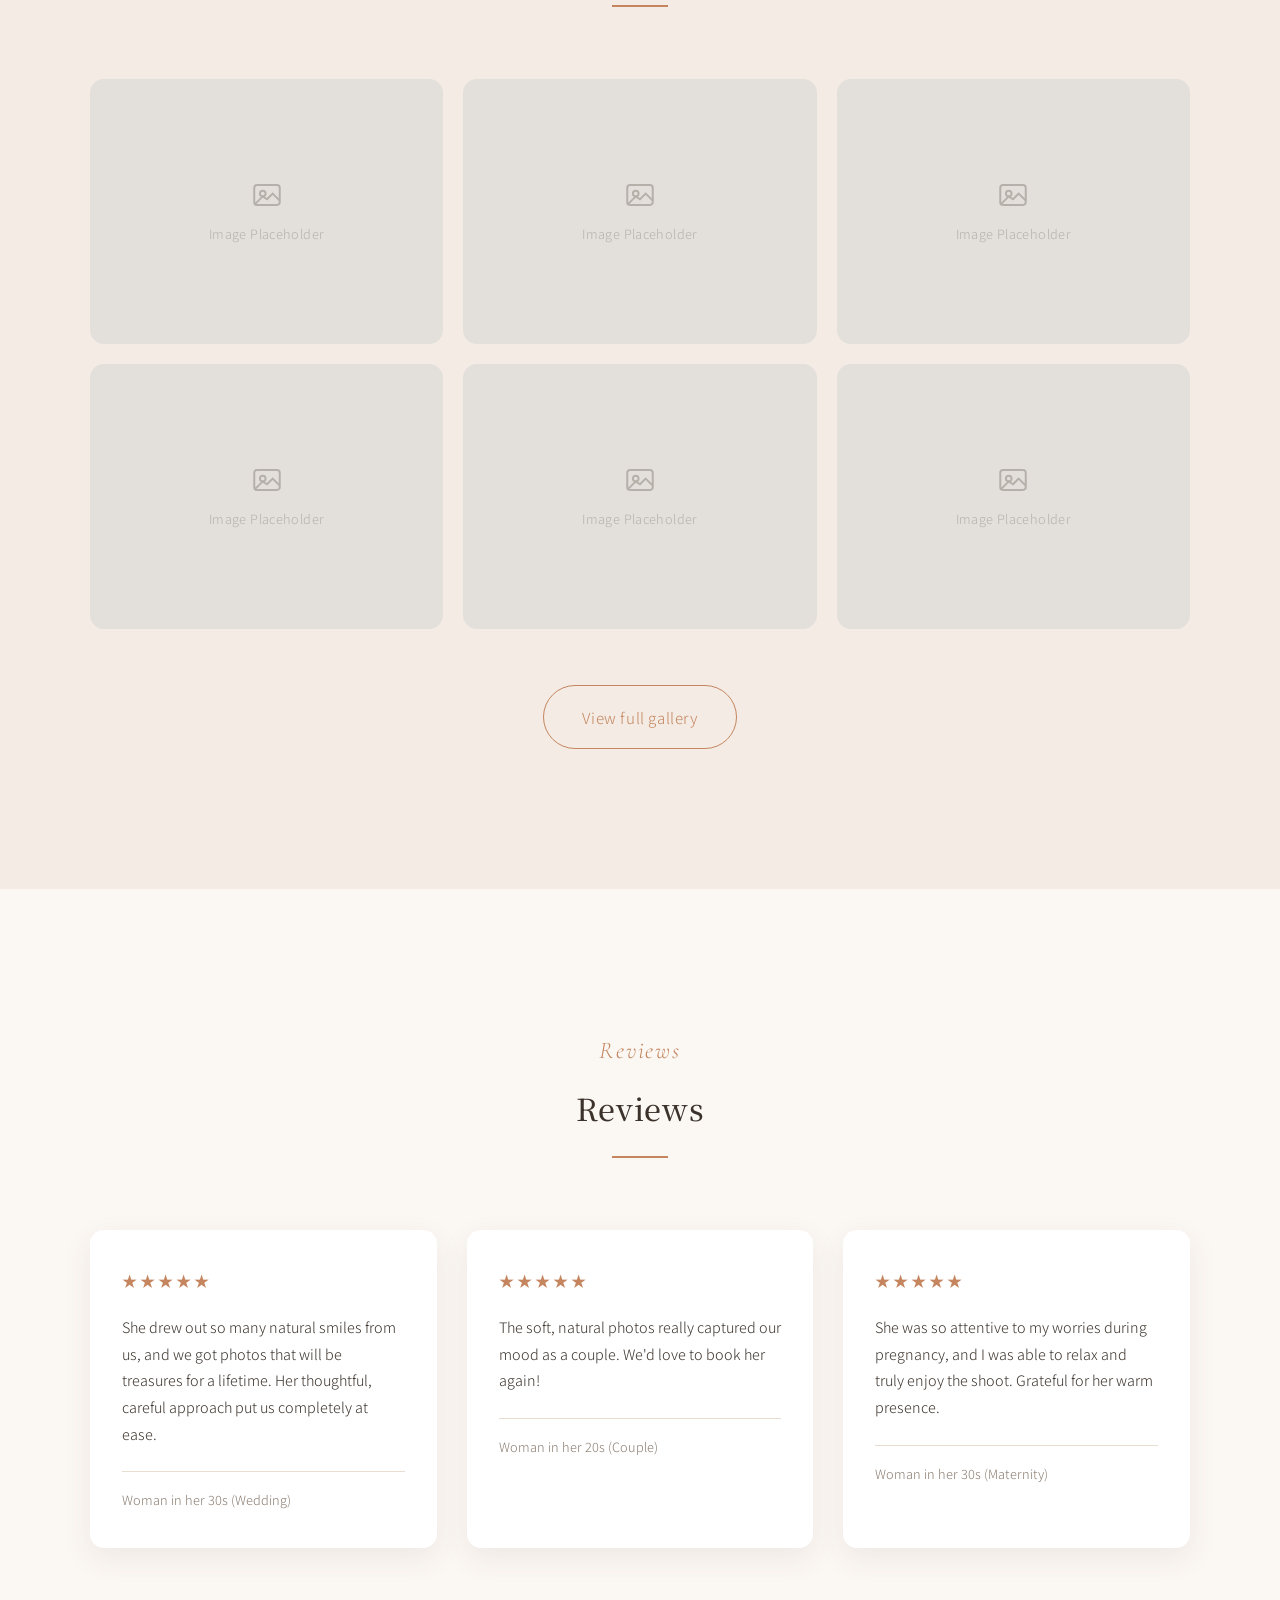
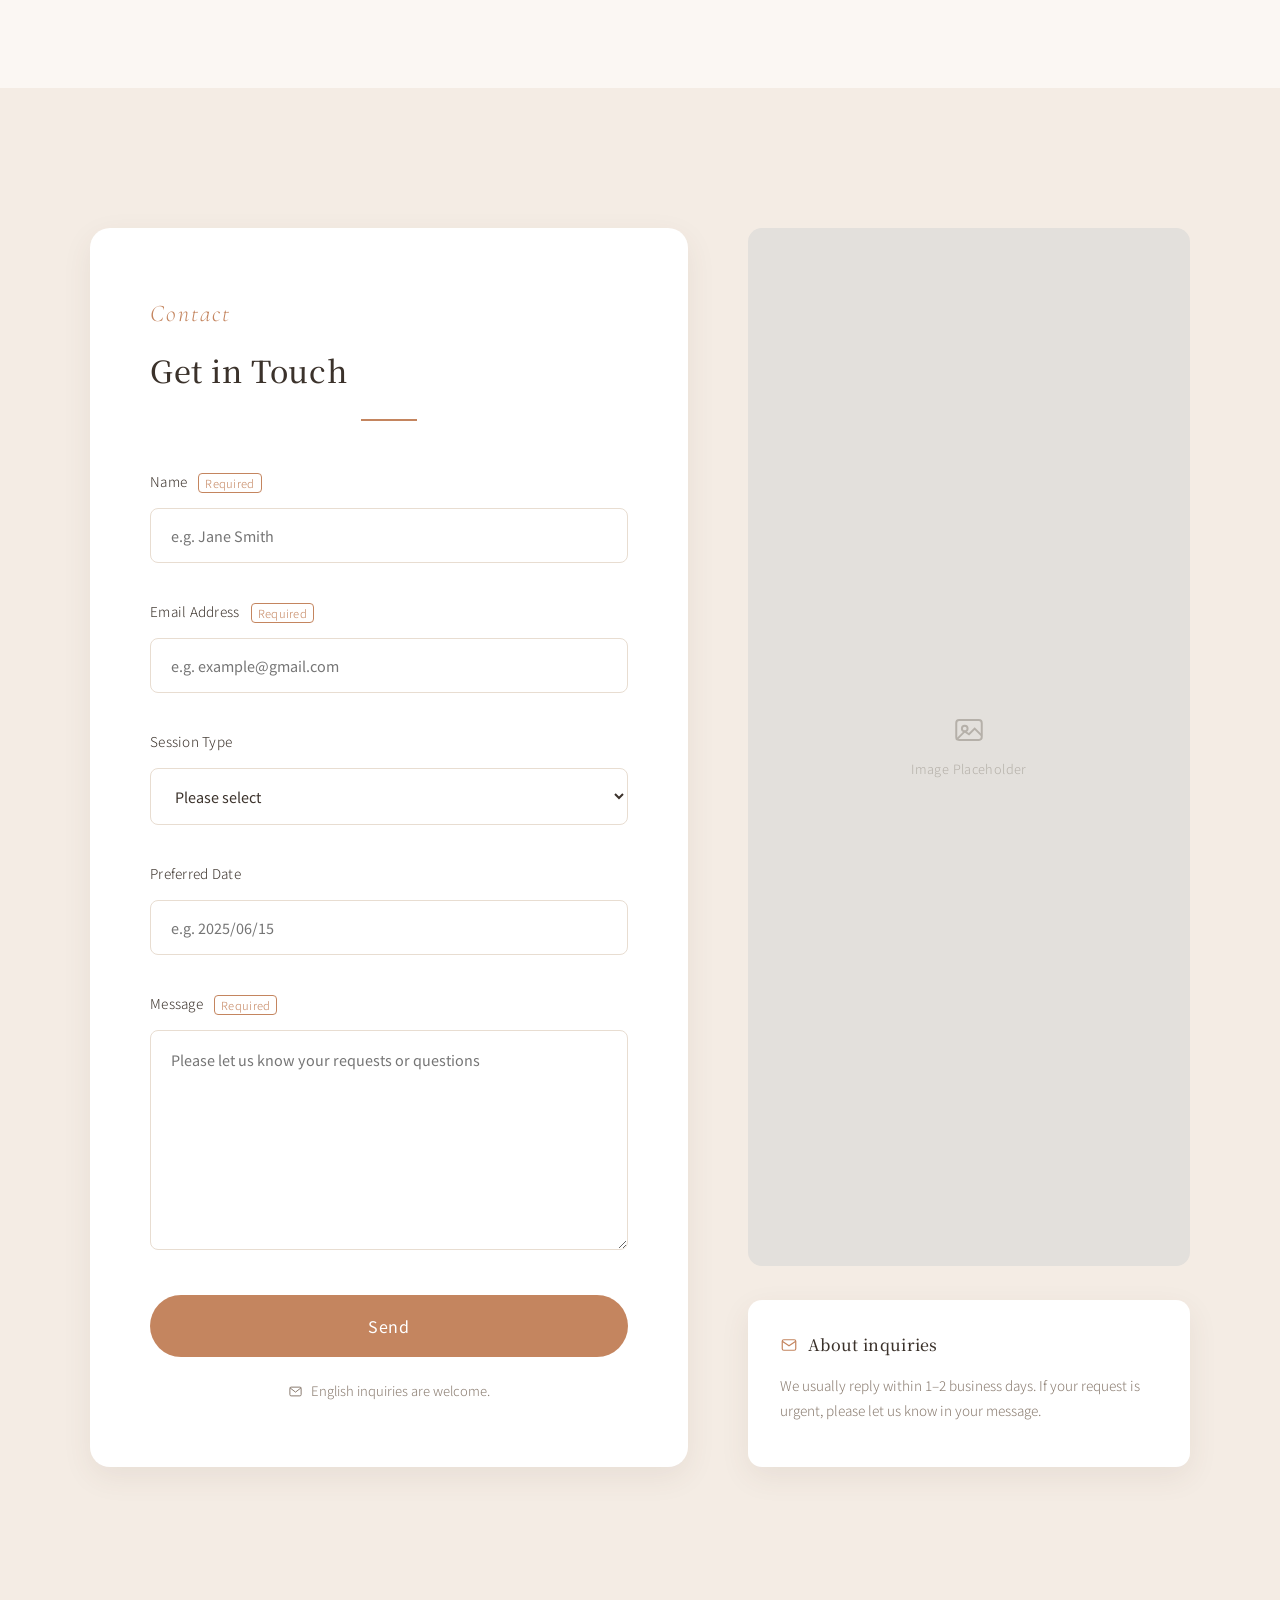
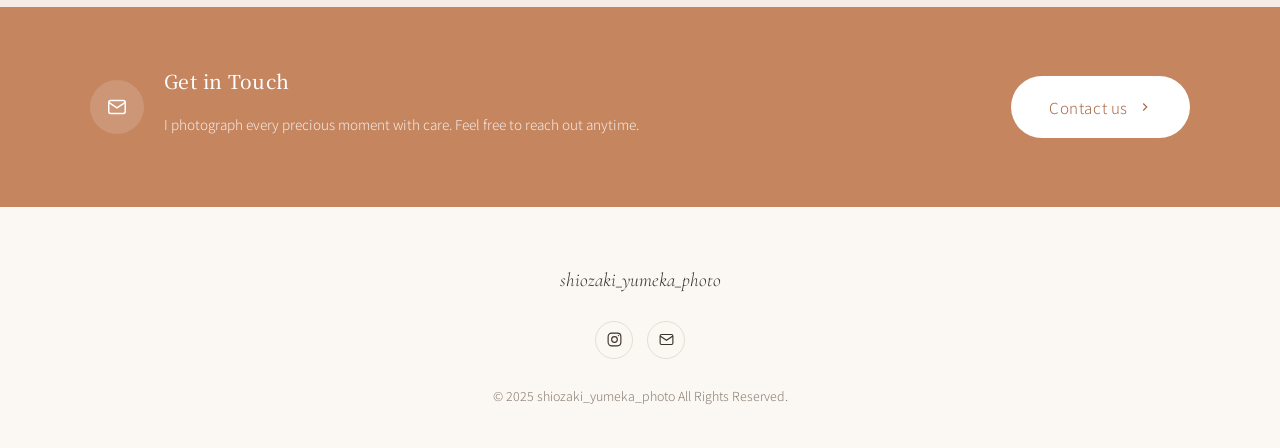
==== commit b464c9d4: "Revert "Replace placeholder boxes with temporary stock photos" This reverts commit e2aa72eba9227b452" ====
--- a/en/index.html
+++ b/en/index.html
@@ -85,7 +85,12 @@
     </div>
 
     <div class="hero-media">
-      <div class="ph"><img src="https://picsum.photos/seed/yumeka-hero-01/800/600" alt="Natural, candid couple photography" loading="lazy" width="800" height="600"></div>
+      <div class="ph">
+        <div class="ph-inner">
+          <svg viewBox="0 0 24 24" fill="none" stroke="currentColor" stroke-width="1.4"><rect x="3" y="5" width="18" height="14" rx="2"/><circle cx="9" cy="11" r="2"/><path d="M21 16l-5-5-4 4-3-2-6 6"/></svg>
+          Image Placeholder
+        </div>
+      </div>
     </div>
   </div>
 </section>
@@ -94,7 +99,12 @@
 <section class="about" id="about">
   <div class="container">
     <div class="about-photo">
-      <div class="ph"><img src="https://picsum.photos/seed/yumeka-about-01/400/400" alt="Photographer Yumeka Shiozaki" loading="lazy" width="400" height="400"></div>
+      <div class="ph">
+        <div class="ph-inner">
+          <svg viewBox="0 0 24 24" fill="none" stroke="currentColor" stroke-width="1.4"><rect x="3" y="5" width="18" height="14" rx="2"/><circle cx="9" cy="11" r="2"/><path d="M21 16l-5-5-4 4-3-2-6 6"/></svg>
+          Image Placeholder
+        </div>
+      </div>
     </div>
 
     <div class="about-body">
@@ -136,7 +146,12 @@
 
     <div class="service-grid">
       <div class="card">
-        <div class="ph"><img src="https://picsum.photos/seed/yumeka-wedding-01/640/440" alt="Sample wedding photography" loading="lazy" width="640" height="440"></div>
+        <div class="ph">
+          <div class="ph-inner">
+            <svg viewBox="0 0 24 24" fill="none" stroke="currentColor" stroke-width="1.4"><rect x="3" y="5" width="18" height="14" rx="2"/><circle cx="9" cy="11" r="2"/><path d="M21 16l-5-5-4 4-3-2-6 6"/></svg>
+            Image Placeholder
+          </div>
+        </div>
         <div class="card-body">
           <h3>Wedding Photography</h3>
           <p>Pre-wedding and ceremony photography. Preserving your special day beautifully.</p>
@@ -148,7 +163,12 @@
       </div>
 
       <div class="card">
-        <div class="ph"><img src="https://picsum.photos/seed/yumeka-couple-01/640/440" alt="Sample couple photography" loading="lazy" width="640" height="440"></div>
+        <div class="ph">
+          <div class="ph-inner">
+            <svg viewBox="0 0 24 24" fill="none" stroke="currentColor" stroke-width="1.4"><rect x="3" y="5" width="18" height="14" rx="2"/><circle cx="9" cy="11" r="2"/><path d="M21 16l-5-5-4 4-3-2-6 6"/></svg>
+            Image Placeholder
+          </div>
+        </div>
         <div class="card-body">
           <h3>Couple Photography</h3>
           <p>Anniversaries and date memories, captured in a natural, relaxed atmosphere.</p>
@@ -160,7 +180,12 @@
       </div>
 
       <div class="card">
-        <div class="ph"><img src="https://picsum.photos/seed/yumeka-maternity-01/640/440" alt="Sample maternity photography" loading="lazy" width="640" height="440"></div>
+        <div class="ph">
+          <div class="ph-inner">
+            <svg viewBox="0 0 24 24" fill="none" stroke="currentColor" stroke-width="1.4"><rect x="3" y="5" width="18" height="14" rx="2"/><circle cx="9" cy="11" r="2"/><path d="M21 16l-5-5-4 4-3-2-6 6"/></svg>
+            Image Placeholder
+          </div>
+        </div>
         <div class="card-body">
           <h3>Maternity Photography</h3>
           <p>A beautiful, gentle record of new life and the connections it brings.</p>
@@ -179,7 +204,12 @@
   <div class="container">
     <div class="area-flow-grid">
       <div class="card" id="area">
-        <div class="ph"><img src="https://picsum.photos/seed/yumeka-area-01/600/700" alt="Shooting area image" loading="lazy" width="600" height="700"></div>
+        <div class="ph">
+          <div class="ph-inner">
+            <svg viewBox="0 0 24 24" fill="none" stroke="currentColor" stroke-width="1.4"><rect x="3" y="5" width="18" height="14" rx="2"/><circle cx="9" cy="11" r="2"/><path d="M21 16l-5-5-4 4-3-2-6 6"/></svg>
+            Image Placeholder
+          </div>
+        </div>
         <div class="card-body">
           <span class="tag">
             <svg viewBox="0 0 24 24" fill="none" stroke="currentColor" stroke-width="1.8"><path d="M12 21s-7-5.2-7-11a7 7 0 0 1 14 0c0 5.8-7 11-7 11z"/><circle cx="12" cy="10" r="2.4"/></svg>
@@ -195,7 +225,12 @@
       </div>
 
       <div class="card" id="flow">
-        <div class="ph"><img src="https://picsum.photos/seed/yumeka-flow-01/600/700" alt="Booking process image" loading="lazy" width="600" height="700"></div>
+        <div class="ph">
+          <div class="ph-inner">
+            <svg viewBox="0 0 24 24" fill="none" stroke="currentColor" stroke-width="1.4"><rect x="3" y="5" width="18" height="14" rx="2"/><circle cx="9" cy="11" r="2"/><path d="M21 16l-5-5-4 4-3-2-6 6"/></svg>
+            Image Placeholder
+          </div>
+        </div>
         <div class="card-body">
           <span class="tag">
             <svg viewBox="0 0 24 24" fill="none" stroke="currentColor" stroke-width="1.8"><path d="M12 20h9M16.5 3.5a2.1 2.1 0 0 1 3 3L7 19l-4 1 1-4z"/></svg>
@@ -222,12 +257,12 @@
     </div>
 
     <div class="gallery-grid">
-      <div class="ph"><img src="https://picsum.photos/seed/yumeka-gallery-01/640/480" alt="Gallery photo 1" loading="lazy" width="640" height="480"></div>
-      <div class="ph"><img src="https://picsum.photos/seed/yumeka-gallery-02/640/480" alt="Gallery photo 2" loading="lazy" width="640" height="480"></div>
-      <div class="ph"><img src="https://picsum.photos/seed/yumeka-gallery-03/640/480" alt="Gallery photo 3" loading="lazy" width="640" height="480"></div>
-      <div class="ph"><img src="https://picsum.photos/seed/yumeka-gallery-04/640/480" alt="Gallery photo 4" loading="lazy" width="640" height="480"></div>
-      <div class="ph"><img src="https://picsum.photos/seed/yumeka-gallery-05/640/480" alt="Gallery photo 5" loading="lazy" width="640" height="480"></div>
-      <div class="ph"><img src="https://picsum.photos/seed/yumeka-gallery-06/640/480" alt="Gallery photo 6" loading="lazy" width="640" height="480"></div>
+      <div class="ph"><div class="ph-inner"><svg viewBox="0 0 24 24" fill="none" stroke="currentColor" stroke-width="1.4"><rect x="3" y="5" width="18" height="14" rx="2"/><circle cx="9" cy="11" r="2"/><path d="M21 16l-5-5-4 4-3-2-6 6"/></svg>Image Placeholder</div></div>
+      <div class="ph"><div class="ph-inner"><svg viewBox="0 0 24 24" fill="none" stroke="currentColor" stroke-width="1.4"><rect x="3" y="5" width="18" height="14" rx="2"/><circle cx="9" cy="11" r="2"/><path d="M21 16l-5-5-4 4-3-2-6 6"/></svg>Image Placeholder</div></div>
+      <div class="ph"><div class="ph-inner"><svg viewBox="0 0 24 24" fill="none" stroke="currentColor" stroke-width="1.4"><rect x="3" y="5" width="18" height="14" rx="2"/><circle cx="9" cy="11" r="2"/><path d="M21 16l-5-5-4 4-3-2-6 6"/></svg>Image Placeholder</div></div>
+      <div class="ph"><div class="ph-inner"><svg viewBox="0 0 24 24" fill="none" stroke="currentColor" stroke-width="1.4"><rect x="3" y="5" width="18" height="14" rx="2"/><circle cx="9" cy="11" r="2"/><path d="M21 16l-5-5-4 4-3-2-6 6"/></svg>Image Placeholder</div></div>
+      <div class="ph"><div class="ph-inner"><svg viewBox="0 0 24 24" fill="none" stroke="currentColor" stroke-width="1.4"><rect x="3" y="5" width="18" height="14" rx="2"/><circle cx="9" cy="11" r="2"/><path d="M21 16l-5-5-4 4-3-2-6 6"/></svg>Image Placeholder</div></div>
+      <div class="ph"><div class="ph-inner"><svg viewBox="0 0 24 24" fill="none" stroke="currentColor" stroke-width="1.4"><rect x="3" y="5" width="18" height="14" rx="2"/><circle cx="9" cy="11" r="2"/><path d="M21 16l-5-5-4 4-3-2-6 6"/></svg>Image Placeholder</div></div>
     </div>
 
     <div class="gallery-cta">
@@ -313,7 +348,12 @@
     </form>
 
     <div class="contact-media">
-      <div class="ph"><img src="https://picsum.photos/seed/yumeka-contact-01/700/500" alt="Contact image" loading="lazy" width="700" height="500"></div>
+      <div class="ph">
+        <div class="ph-inner">
+          <svg viewBox="0 0 24 24" fill="none" stroke="currentColor" stroke-width="1.4"><rect x="3" y="5" width="18" height="14" rx="2"/><circle cx="9" cy="11" r="2"/><path d="M21 16l-5-5-4 4-3-2-6 6"/></svg>
+          Image Placeholder
+        </div>
+      </div>
 
       <div class="contact-info-card">
         <h4>
--- a/css/style.css
+++ b/css/style.css
@@ -120,20 +120,27 @@
 
 .btn svg { width: 14px; height: 14px; flex-shrink: 0; }
 
-/* ---------- photo block ---------- */
+/* ---------- placeholder image block ---------- */
 .ph {
   background: var(--ph-bg);
   border-radius: var(--radius-md);
-  overflow: hidden;
+  display: flex;
+  align-items: center;
+  justify-content: center;
+  color: var(--ph-icon);
   min-height: 180px;
 }
 
-.ph img {
-  width: 100%;
-  height: 100%;
-  object-fit: cover;
-  display: block;
-}
+.ph .ph-inner {
+  display: flex;
+  flex-direction: column;
+  align-items: center;
+  gap: 10px;
+  font-size: 0.8rem;
+  letter-spacing: 0.03em;
+}
+
+.ph svg { width: 34px; height: 34px; }
 
 /* =========================================================
    HEADER
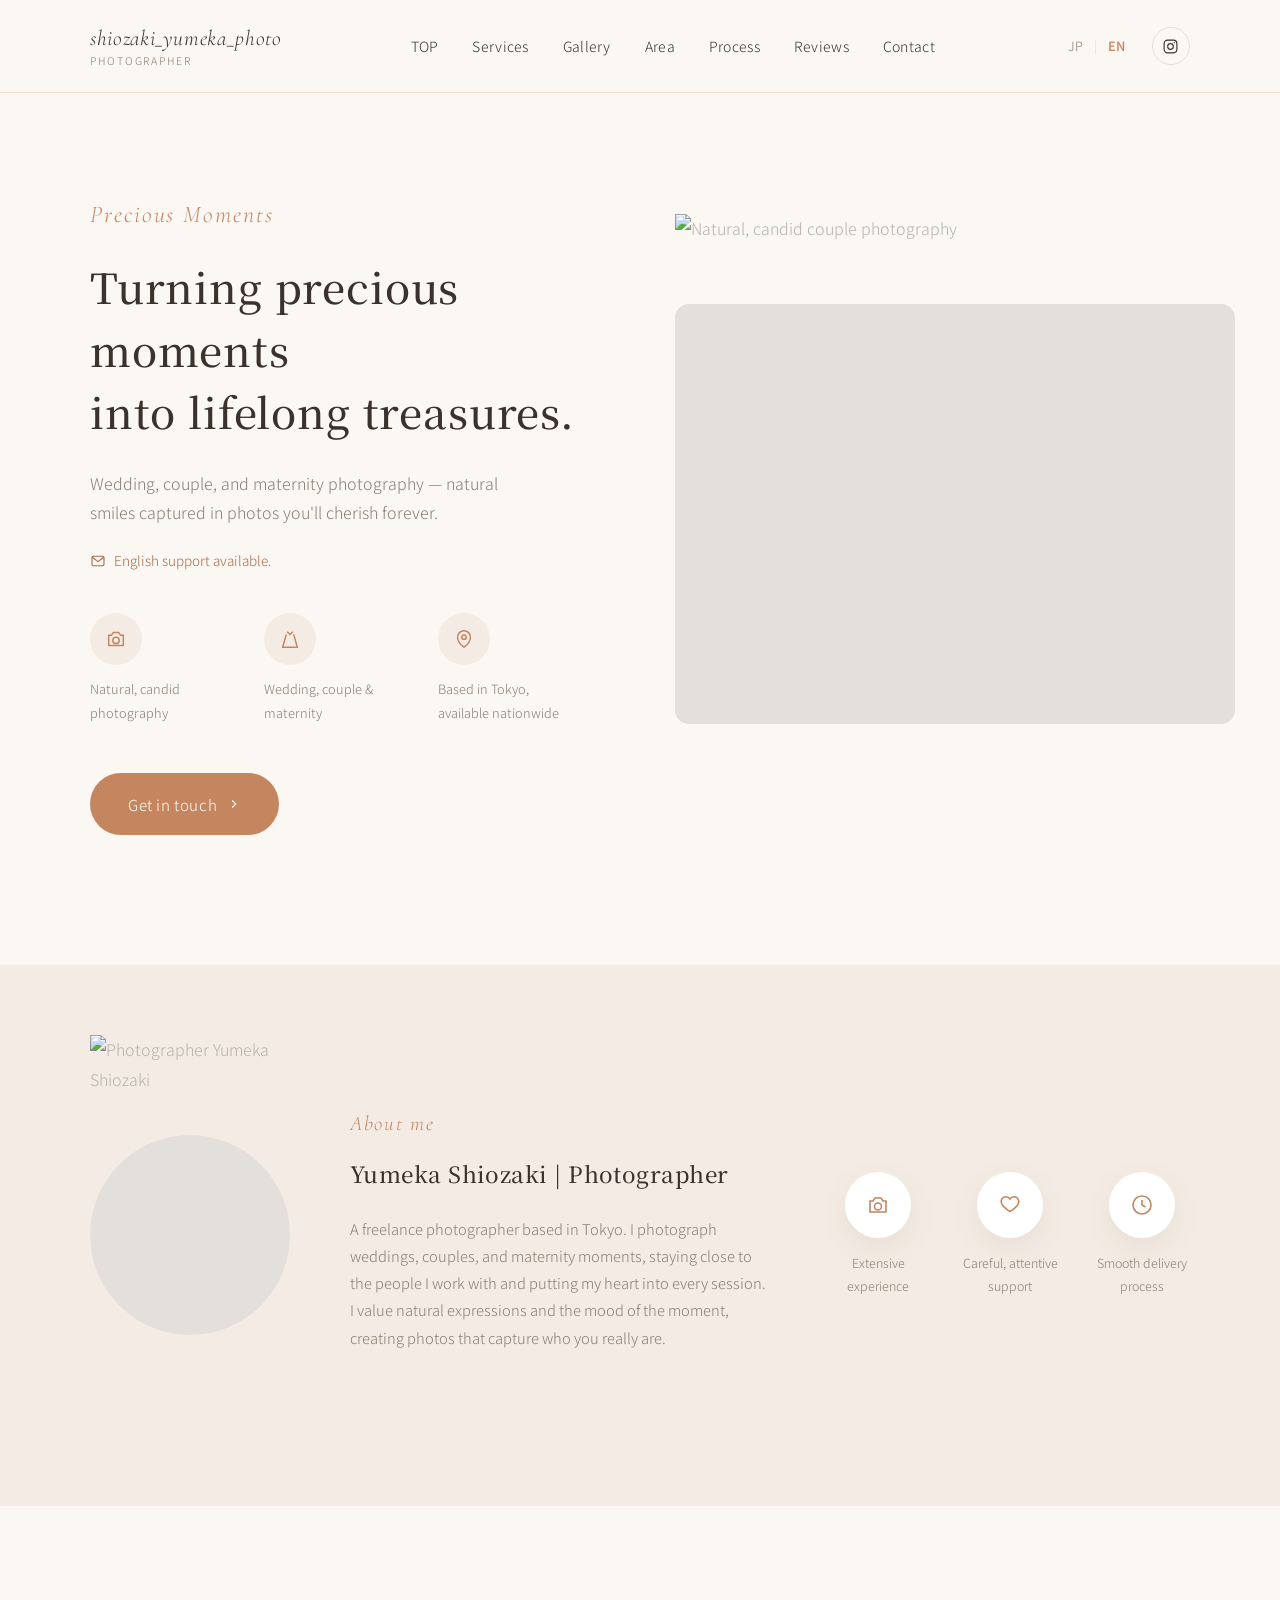
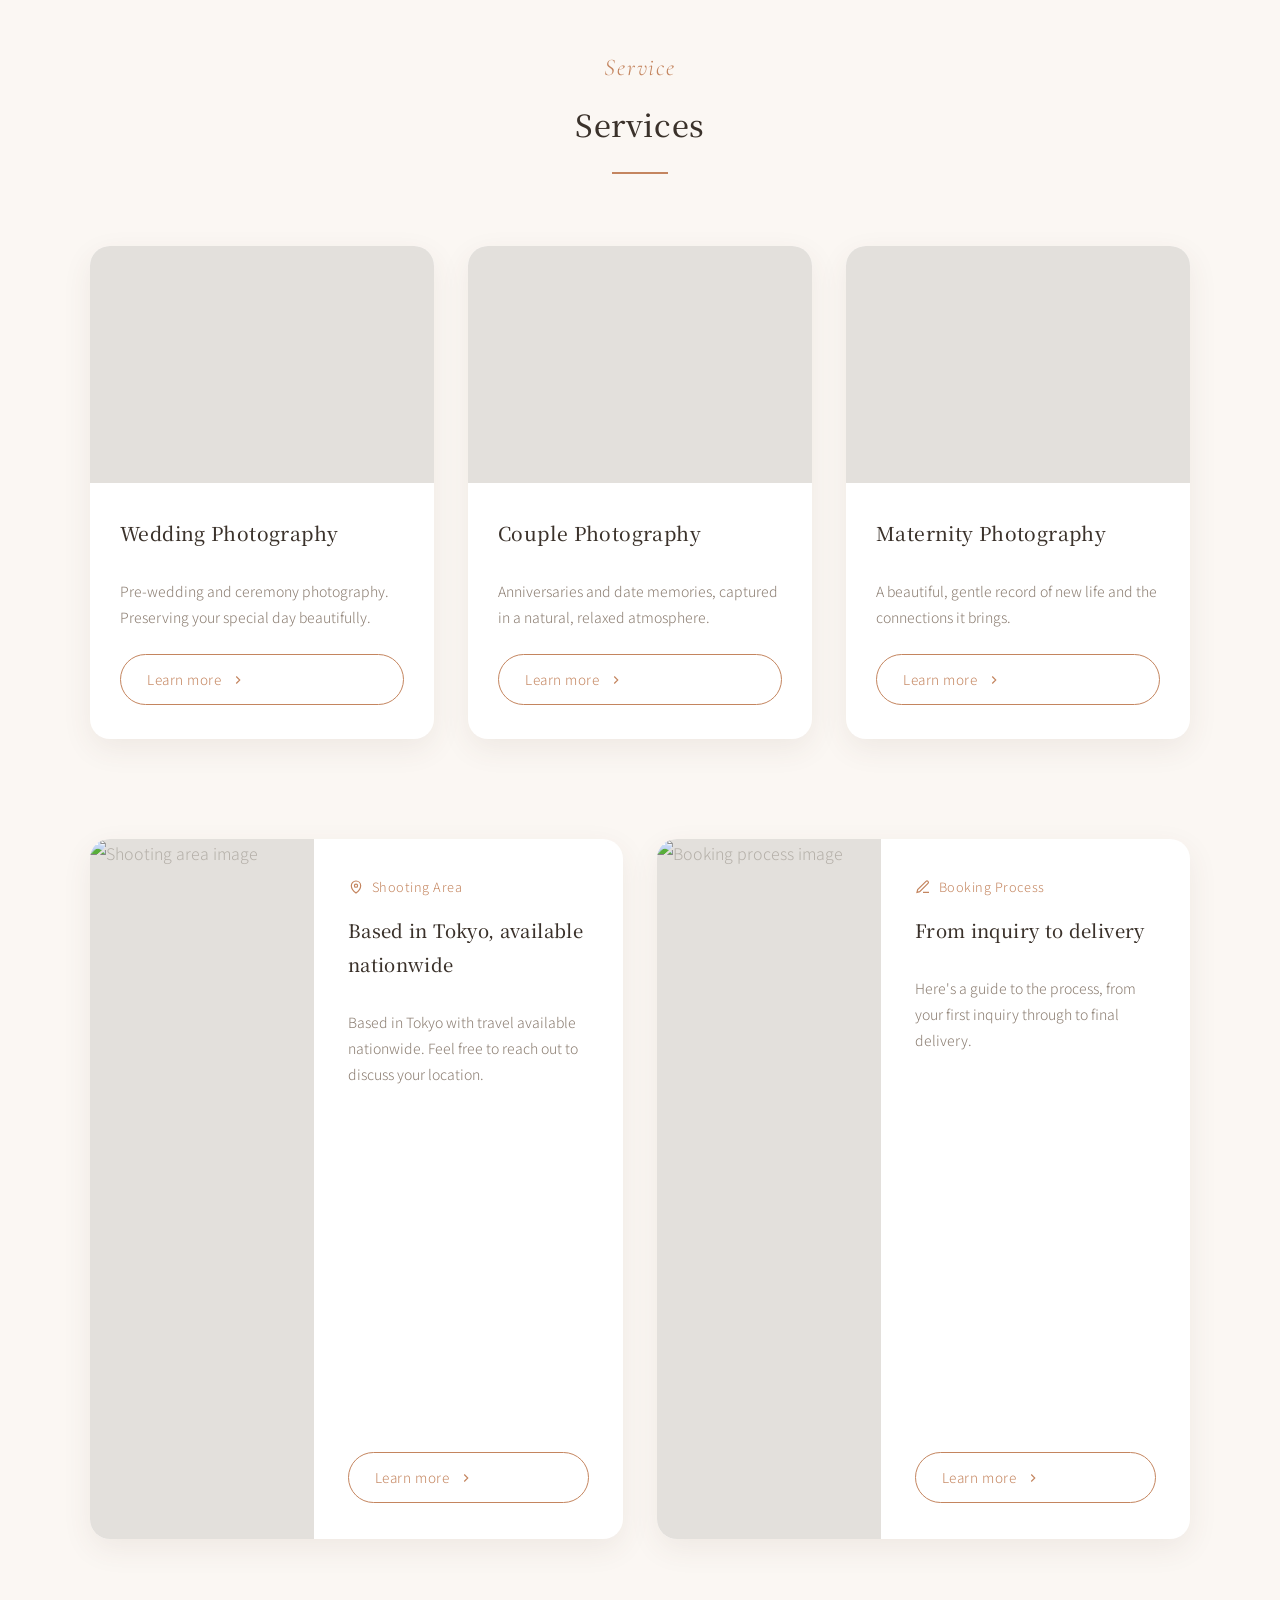
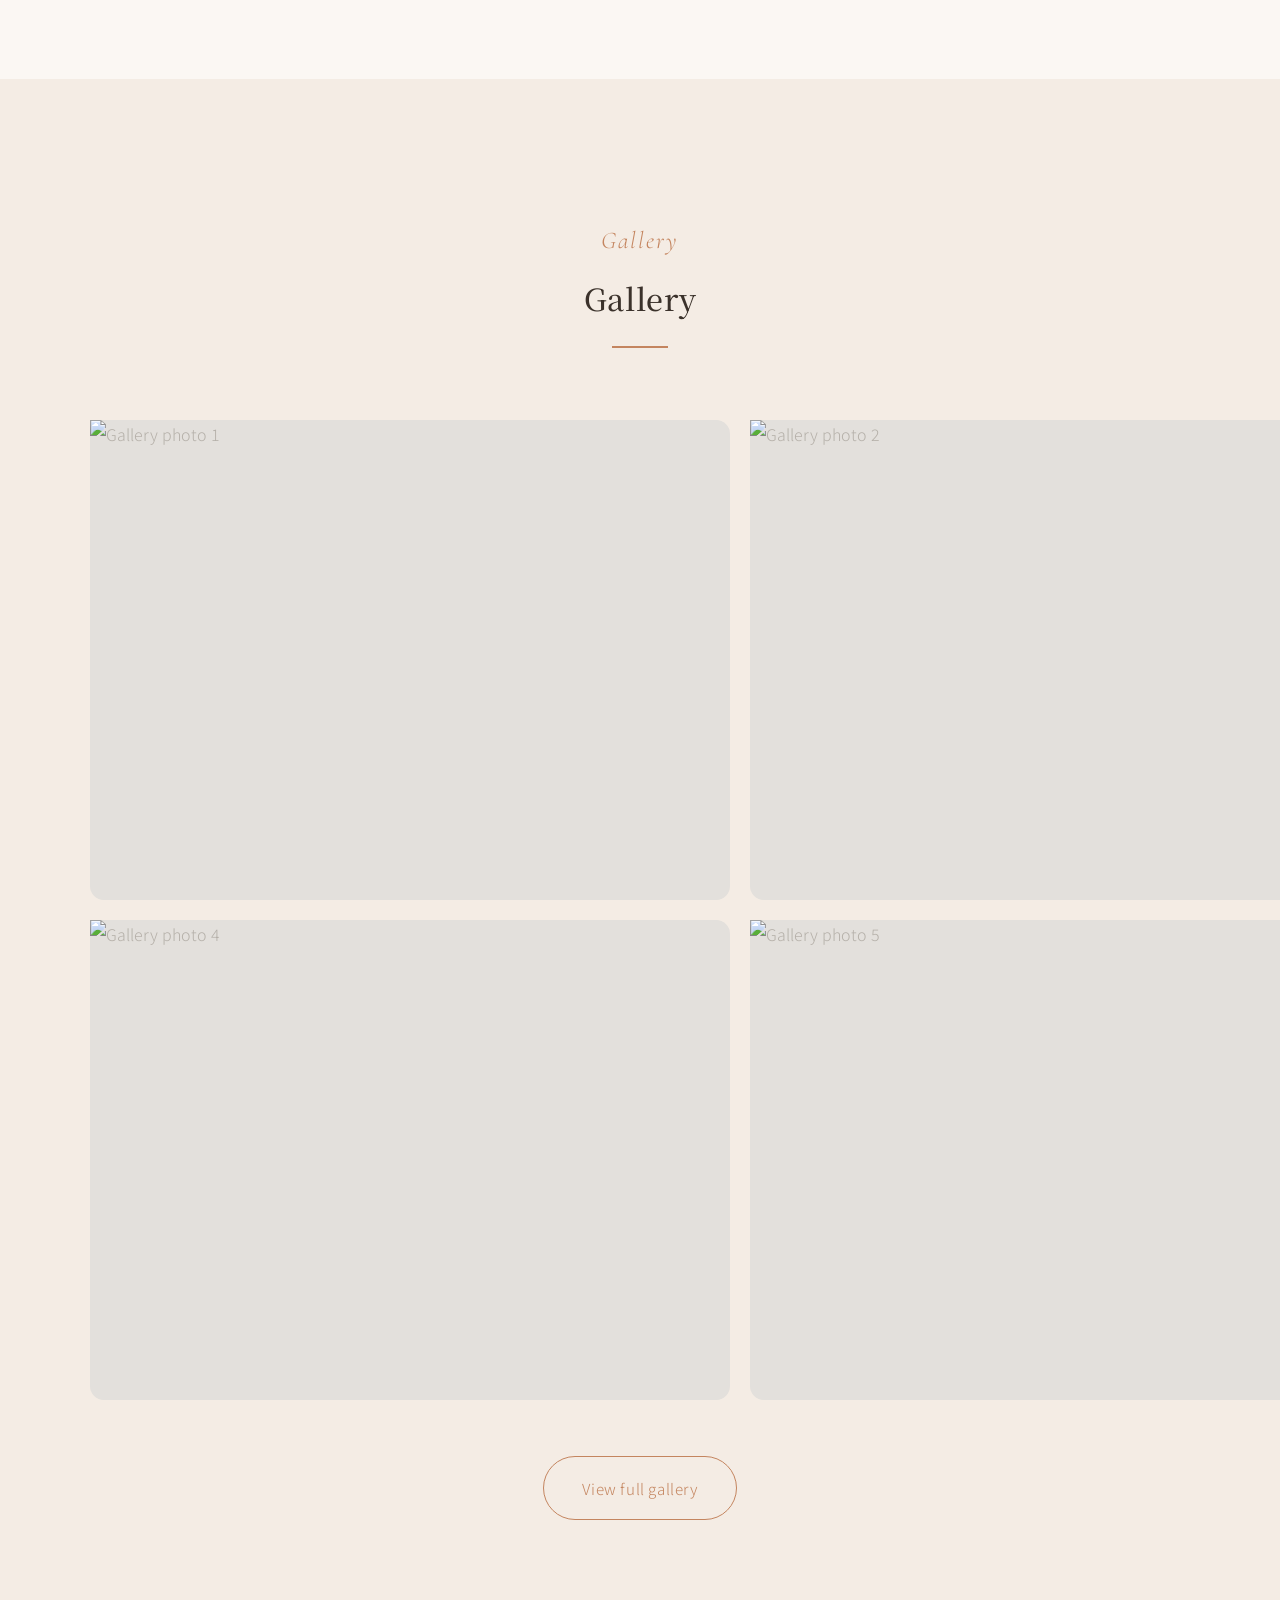
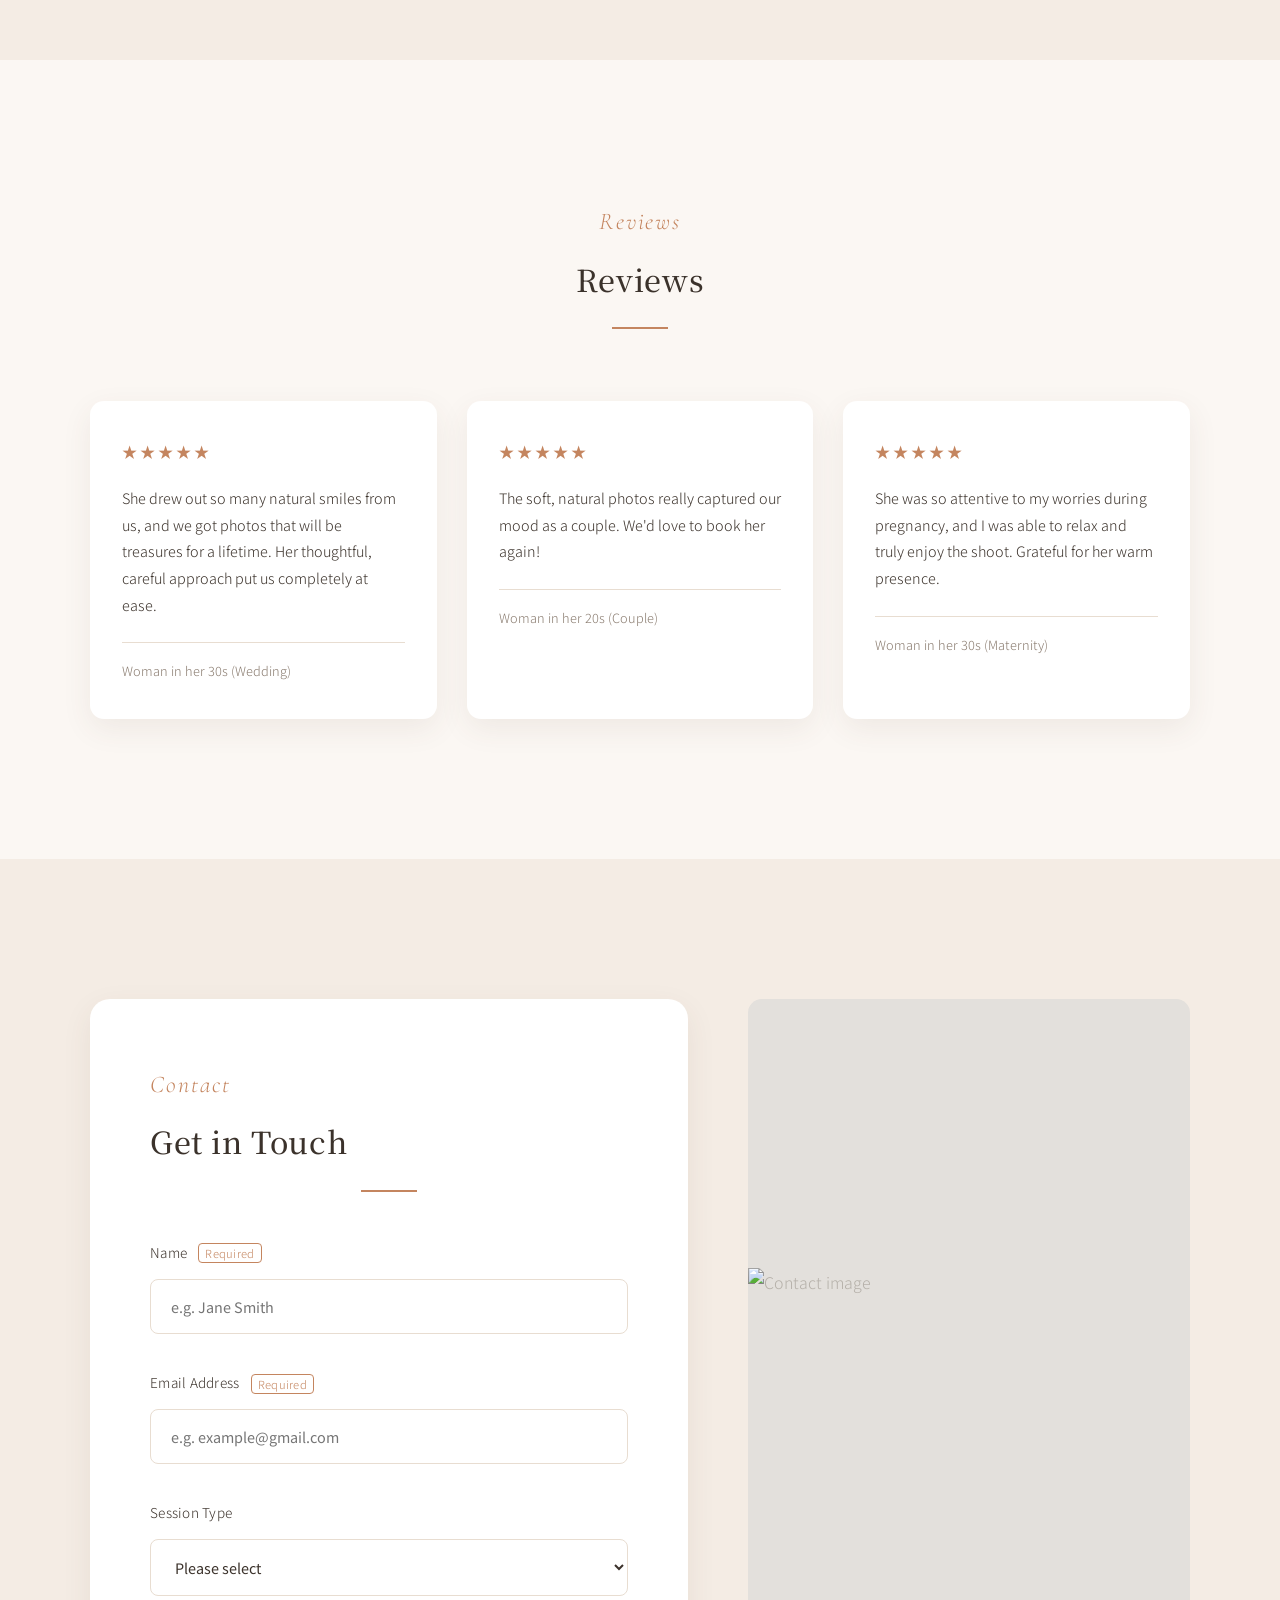
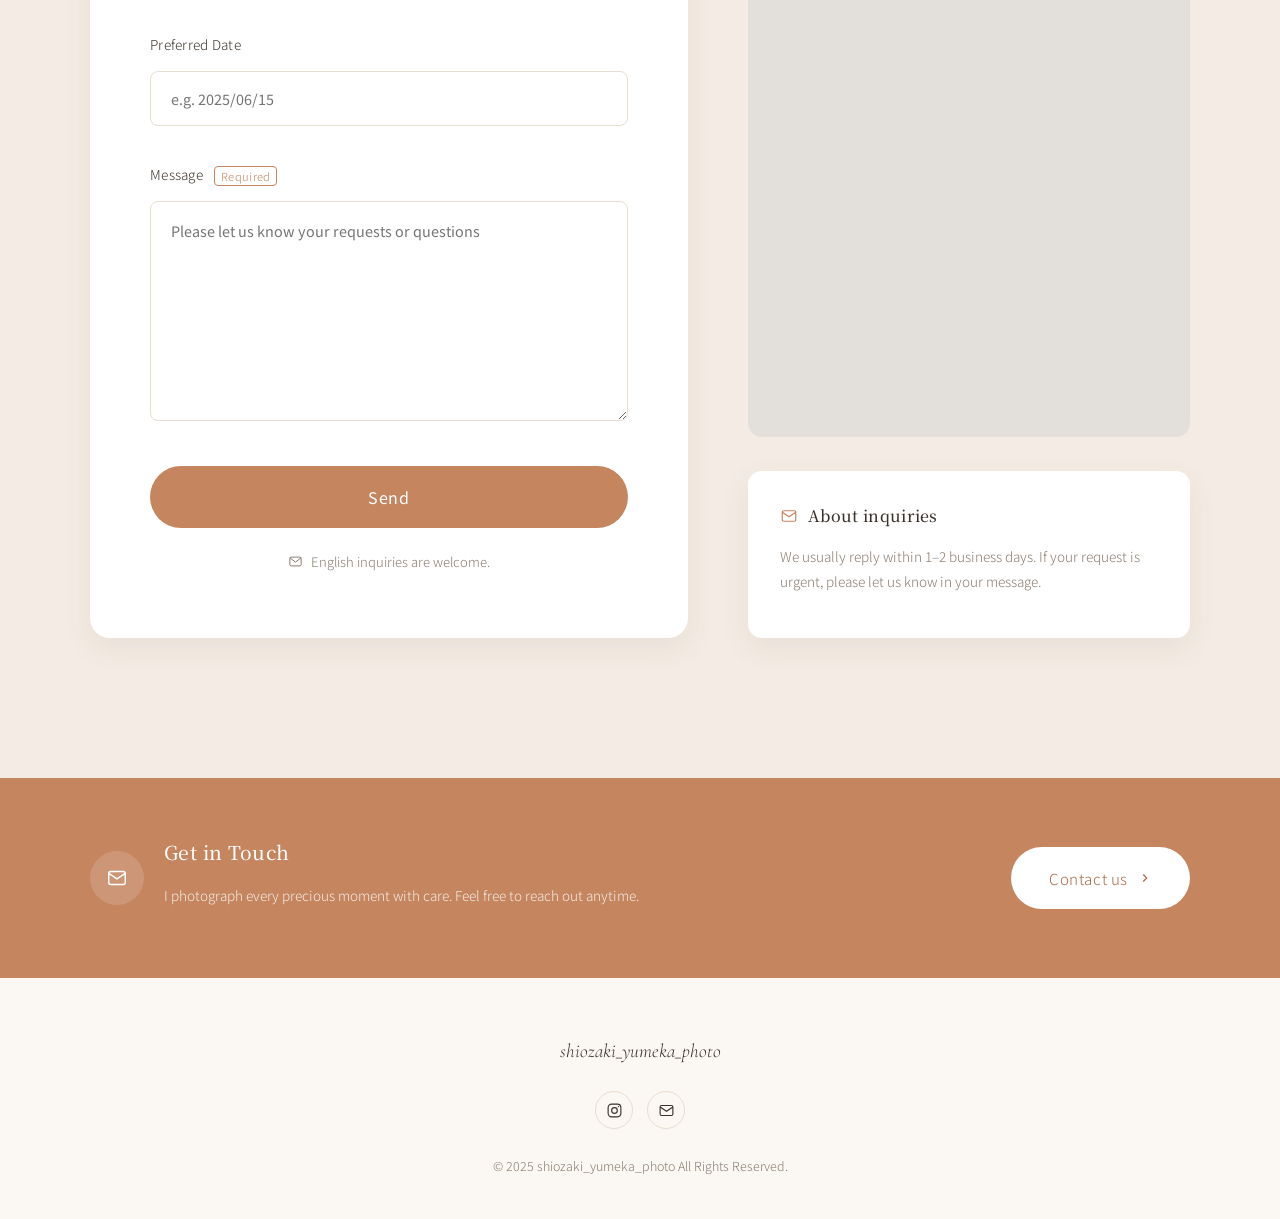
==== commit 1fae3869: "Revert "Curate placeholder photos to match content and warm site palette" This reverts commit 377308" ====
--- a/en/index.html
+++ b/en/index.html
@@ -85,12 +85,7 @@
     </div>
 
     <div class="hero-media">
-      <div class="ph">
-        <div class="ph-inner">
-          <svg viewBox="0 0 24 24" fill="none" stroke="currentColor" stroke-width="1.4"><rect x="3" y="5" width="18" height="14" rx="2"/><circle cx="9" cy="11" r="2"/><path d="M21 16l-5-5-4 4-3-2-6 6"/></svg>
-          Image Placeholder
-        </div>
-      </div>
+      <div class="ph"><img src="https://picsum.photos/seed/yumeka-hero-01/800/600" alt="Natural, candid couple photography" loading="lazy" width="800" height="600"></div>
     </div>
   </div>
 </section>
@@ -99,12 +94,7 @@
 <section class="about" id="about">
   <div class="container">
     <div class="about-photo">
-      <div class="ph">
-        <div class="ph-inner">
-          <svg viewBox="0 0 24 24" fill="none" stroke="currentColor" stroke-width="1.4"><rect x="3" y="5" width="18" height="14" rx="2"/><circle cx="9" cy="11" r="2"/><path d="M21 16l-5-5-4 4-3-2-6 6"/></svg>
-          Image Placeholder
-        </div>
-      </div>
+      <div class="ph"><img src="https://picsum.photos/seed/yumeka-about-01/400/400" alt="Photographer Yumeka Shiozaki" loading="lazy" width="400" height="400"></div>
     </div>
 
     <div class="about-body">
@@ -146,12 +136,7 @@
 
     <div class="service-grid">
       <div class="card">
-        <div class="ph">
-          <div class="ph-inner">
-            <svg viewBox="0 0 24 24" fill="none" stroke="currentColor" stroke-width="1.4"><rect x="3" y="5" width="18" height="14" rx="2"/><circle cx="9" cy="11" r="2"/><path d="M21 16l-5-5-4 4-3-2-6 6"/></svg>
-            Image Placeholder
-          </div>
-        </div>
+        <div class="ph"><img src="https://picsum.photos/seed/yumeka-wedding-01/640/440" alt="Sample wedding photography" loading="lazy" width="640" height="440"></div>
         <div class="card-body">
           <h3>Wedding Photography</h3>
           <p>Pre-wedding and ceremony photography. Preserving your special day beautifully.</p>
@@ -163,12 +148,7 @@
       </div>
 
       <div class="card">
-        <div class="ph">
-          <div class="ph-inner">
-            <svg viewBox="0 0 24 24" fill="none" stroke="currentColor" stroke-width="1.4"><rect x="3" y="5" width="18" height="14" rx="2"/><circle cx="9" cy="11" r="2"/><path d="M21 16l-5-5-4 4-3-2-6 6"/></svg>
-            Image Placeholder
-          </div>
-        </div>
+        <div class="ph"><img src="https://picsum.photos/seed/yumeka-couple-01/640/440" alt="Sample couple photography" loading="lazy" width="640" height="440"></div>
         <div class="card-body">
           <h3>Couple Photography</h3>
           <p>Anniversaries and date memories, captured in a natural, relaxed atmosphere.</p>
@@ -180,12 +160,7 @@
       </div>
 
       <div class="card">
-        <div class="ph">
-          <div class="ph-inner">
-            <svg viewBox="0 0 24 24" fill="none" stroke="currentColor" stroke-width="1.4"><rect x="3" y="5" width="18" height="14" rx="2"/><circle cx="9" cy="11" r="2"/><path d="M21 16l-5-5-4 4-3-2-6 6"/></svg>
-            Image Placeholder
-          </div>
-        </div>
+        <div class="ph"><img src="https://picsum.photos/seed/yumeka-maternity-01/640/440" alt="Sample maternity photography" loading="lazy" width="640" height="440"></div>
         <div class="card-body">
           <h3>Maternity Photography</h3>
           <p>A beautiful, gentle record of new life and the connections it brings.</p>
@@ -204,12 +179,7 @@
   <div class="container">
     <div class="area-flow-grid">
       <div class="card" id="area">
-        <div class="ph">
-          <div class="ph-inner">
-            <svg viewBox="0 0 24 24" fill="none" stroke="currentColor" stroke-width="1.4"><rect x="3" y="5" width="18" height="14" rx="2"/><circle cx="9" cy="11" r="2"/><path d="M21 16l-5-5-4 4-3-2-6 6"/></svg>
-            Image Placeholder
-          </div>
-        </div>
+        <div class="ph"><img src="https://picsum.photos/seed/yumeka-area-01/600/700" alt="Shooting area image" loading="lazy" width="600" height="700"></div>
         <div class="card-body">
           <span class="tag">
             <svg viewBox="0 0 24 24" fill="none" stroke="currentColor" stroke-width="1.8"><path d="M12 21s-7-5.2-7-11a7 7 0 0 1 14 0c0 5.8-7 11-7 11z"/><circle cx="12" cy="10" r="2.4"/></svg>
@@ -225,12 +195,7 @@
       </div>
 
       <div class="card" id="flow">
-        <div class="ph">
-          <div class="ph-inner">
-            <svg viewBox="0 0 24 24" fill="none" stroke="currentColor" stroke-width="1.4"><rect x="3" y="5" width="18" height="14" rx="2"/><circle cx="9" cy="11" r="2"/><path d="M21 16l-5-5-4 4-3-2-6 6"/></svg>
-            Image Placeholder
-          </div>
-        </div>
+        <div class="ph"><img src="https://picsum.photos/seed/yumeka-flow-01/600/700" alt="Booking process image" loading="lazy" width="600" height="700"></div>
         <div class="card-body">
           <span class="tag">
             <svg viewBox="0 0 24 24" fill="none" stroke="currentColor" stroke-width="1.8"><path d="M12 20h9M16.5 3.5a2.1 2.1 0 0 1 3 3L7 19l-4 1 1-4z"/></svg>
@@ -257,12 +222,12 @@
     </div>
 
     <div class="gallery-grid">
-      <div class="ph"><div class="ph-inner"><svg viewBox="0 0 24 24" fill="none" stroke="currentColor" stroke-width="1.4"><rect x="3" y="5" width="18" height="14" rx="2"/><circle cx="9" cy="11" r="2"/><path d="M21 16l-5-5-4 4-3-2-6 6"/></svg>Image Placeholder</div></div>
-      <div class="ph"><div class="ph-inner"><svg viewBox="0 0 24 24" fill="none" stroke="currentColor" stroke-width="1.4"><rect x="3" y="5" width="18" height="14" rx="2"/><circle cx="9" cy="11" r="2"/><path d="M21 16l-5-5-4 4-3-2-6 6"/></svg>Image Placeholder</div></div>
-      <div class="ph"><div class="ph-inner"><svg viewBox="0 0 24 24" fill="none" stroke="currentColor" stroke-width="1.4"><rect x="3" y="5" width="18" height="14" rx="2"/><circle cx="9" cy="11" r="2"/><path d="M21 16l-5-5-4 4-3-2-6 6"/></svg>Image Placeholder</div></div>
-      <div class="ph"><div class="ph-inner"><svg viewBox="0 0 24 24" fill="none" stroke="currentColor" stroke-width="1.4"><rect x="3" y="5" width="18" height="14" rx="2"/><circle cx="9" cy="11" r="2"/><path d="M21 16l-5-5-4 4-3-2-6 6"/></svg>Image Placeholder</div></div>
-      <div class="ph"><div class="ph-inner"><svg viewBox="0 0 24 24" fill="none" stroke="currentColor" stroke-width="1.4"><rect x="3" y="5" width="18" height="14" rx="2"/><circle cx="9" cy="11" r="2"/><path d="M21 16l-5-5-4 4-3-2-6 6"/></svg>Image Placeholder</div></div>
-      <div class="ph"><div class="ph-inner"><svg viewBox="0 0 24 24" fill="none" stroke="currentColor" stroke-width="1.4"><rect x="3" y="5" width="18" height="14" rx="2"/><circle cx="9" cy="11" r="2"/><path d="M21 16l-5-5-4 4-3-2-6 6"/></svg>Image Placeholder</div></div>
+      <div class="ph"><img src="https://picsum.photos/seed/yumeka-gallery-01/640/480" alt="Gallery photo 1" loading="lazy" width="640" height="480"></div>
+      <div class="ph"><img src="https://picsum.photos/seed/yumeka-gallery-02/640/480" alt="Gallery photo 2" loading="lazy" width="640" height="480"></div>
+      <div class="ph"><img src="https://picsum.photos/seed/yumeka-gallery-03/640/480" alt="Gallery photo 3" loading="lazy" width="640" height="480"></div>
+      <div class="ph"><img src="https://picsum.photos/seed/yumeka-gallery-04/640/480" alt="Gallery photo 4" loading="lazy" width="640" height="480"></div>
+      <div class="ph"><img src="https://picsum.photos/seed/yumeka-gallery-05/640/480" alt="Gallery photo 5" loading="lazy" width="640" height="480"></div>
+      <div class="ph"><img src="https://picsum.photos/seed/yumeka-gallery-06/640/480" alt="Gallery photo 6" loading="lazy" width="640" height="480"></div>
     </div>
 
     <div class="gallery-cta">
@@ -348,12 +313,7 @@
     </form>
 
     <div class="contact-media">
-      <div class="ph">
-        <div class="ph-inner">
-          <svg viewBox="0 0 24 24" fill="none" stroke="currentColor" stroke-width="1.4"><rect x="3" y="5" width="18" height="14" rx="2"/><circle cx="9" cy="11" r="2"/><path d="M21 16l-5-5-4 4-3-2-6 6"/></svg>
-          Image Placeholder
-        </div>
-      </div>
+      <div class="ph"><img src="https://picsum.photos/seed/yumeka-contact-01/700/500" alt="Contact image" loading="lazy" width="700" height="500"></div>
 
       <div class="contact-info-card">
         <h4>
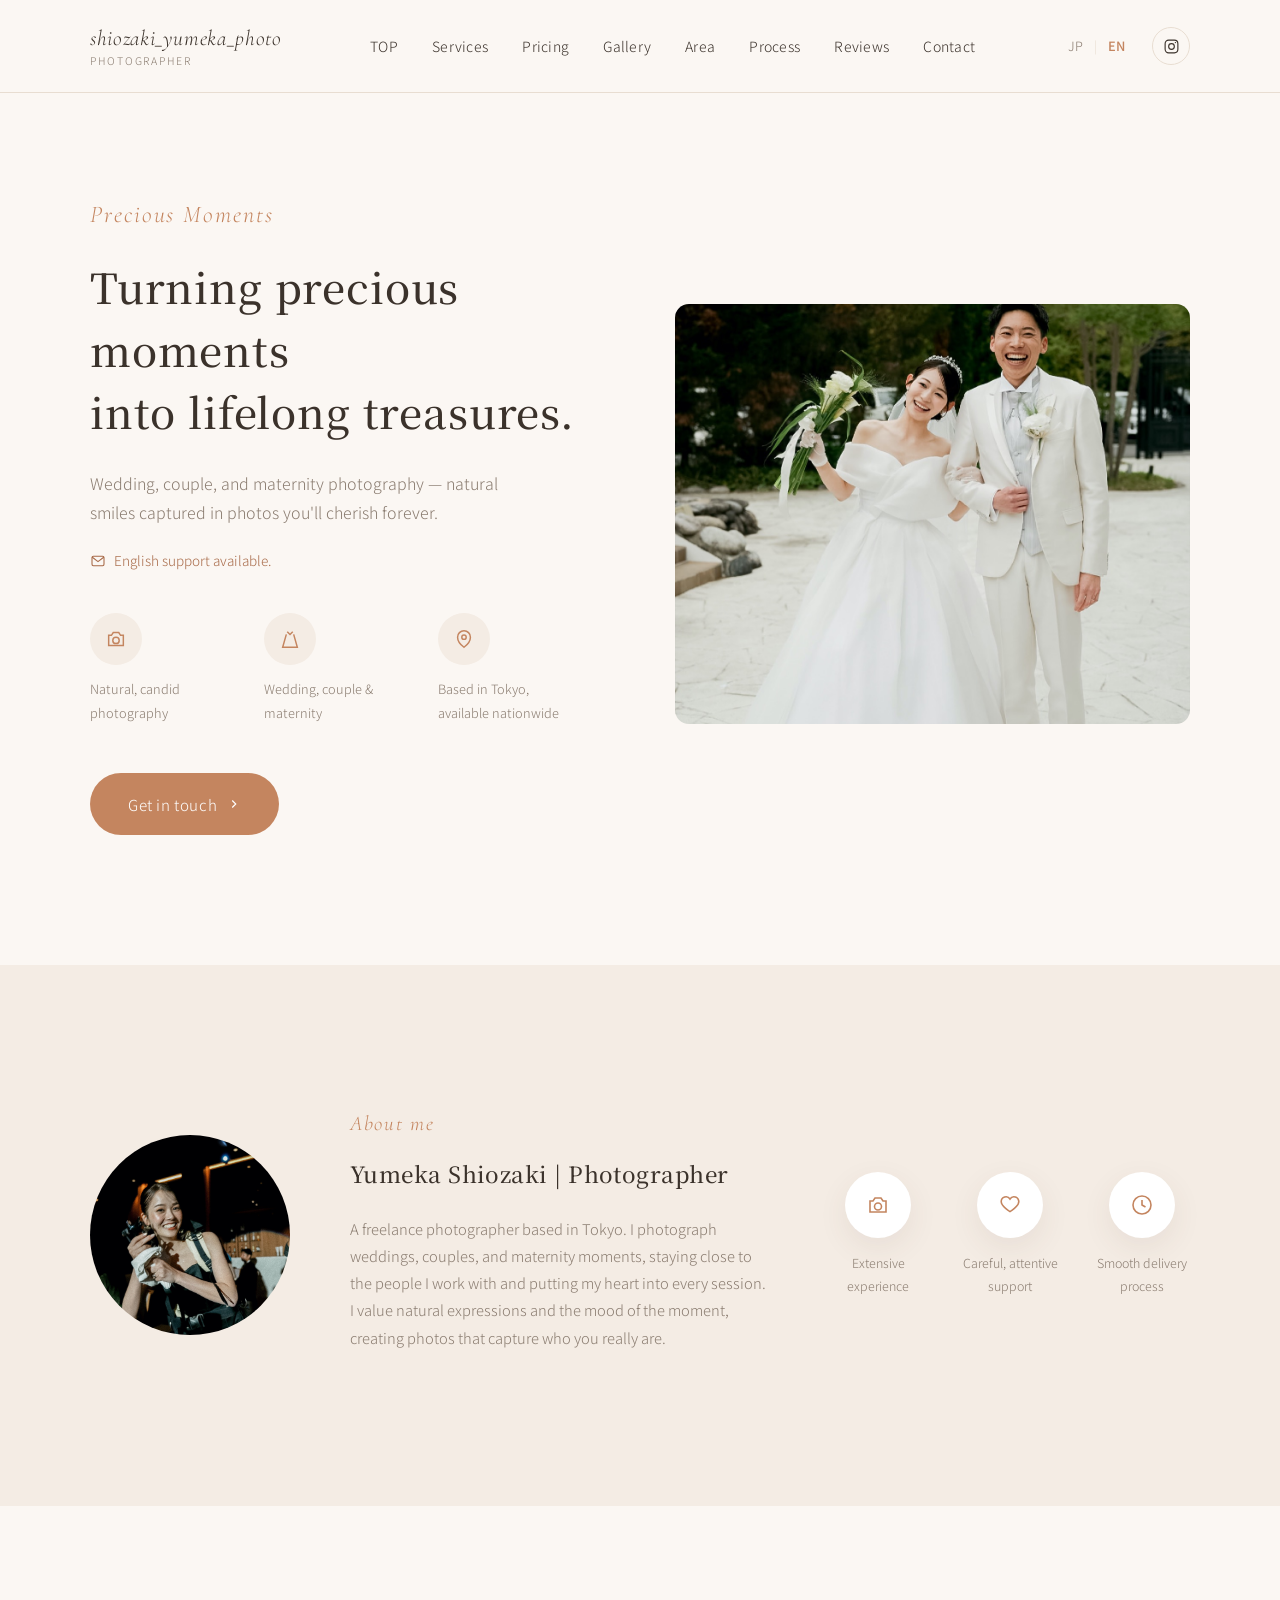
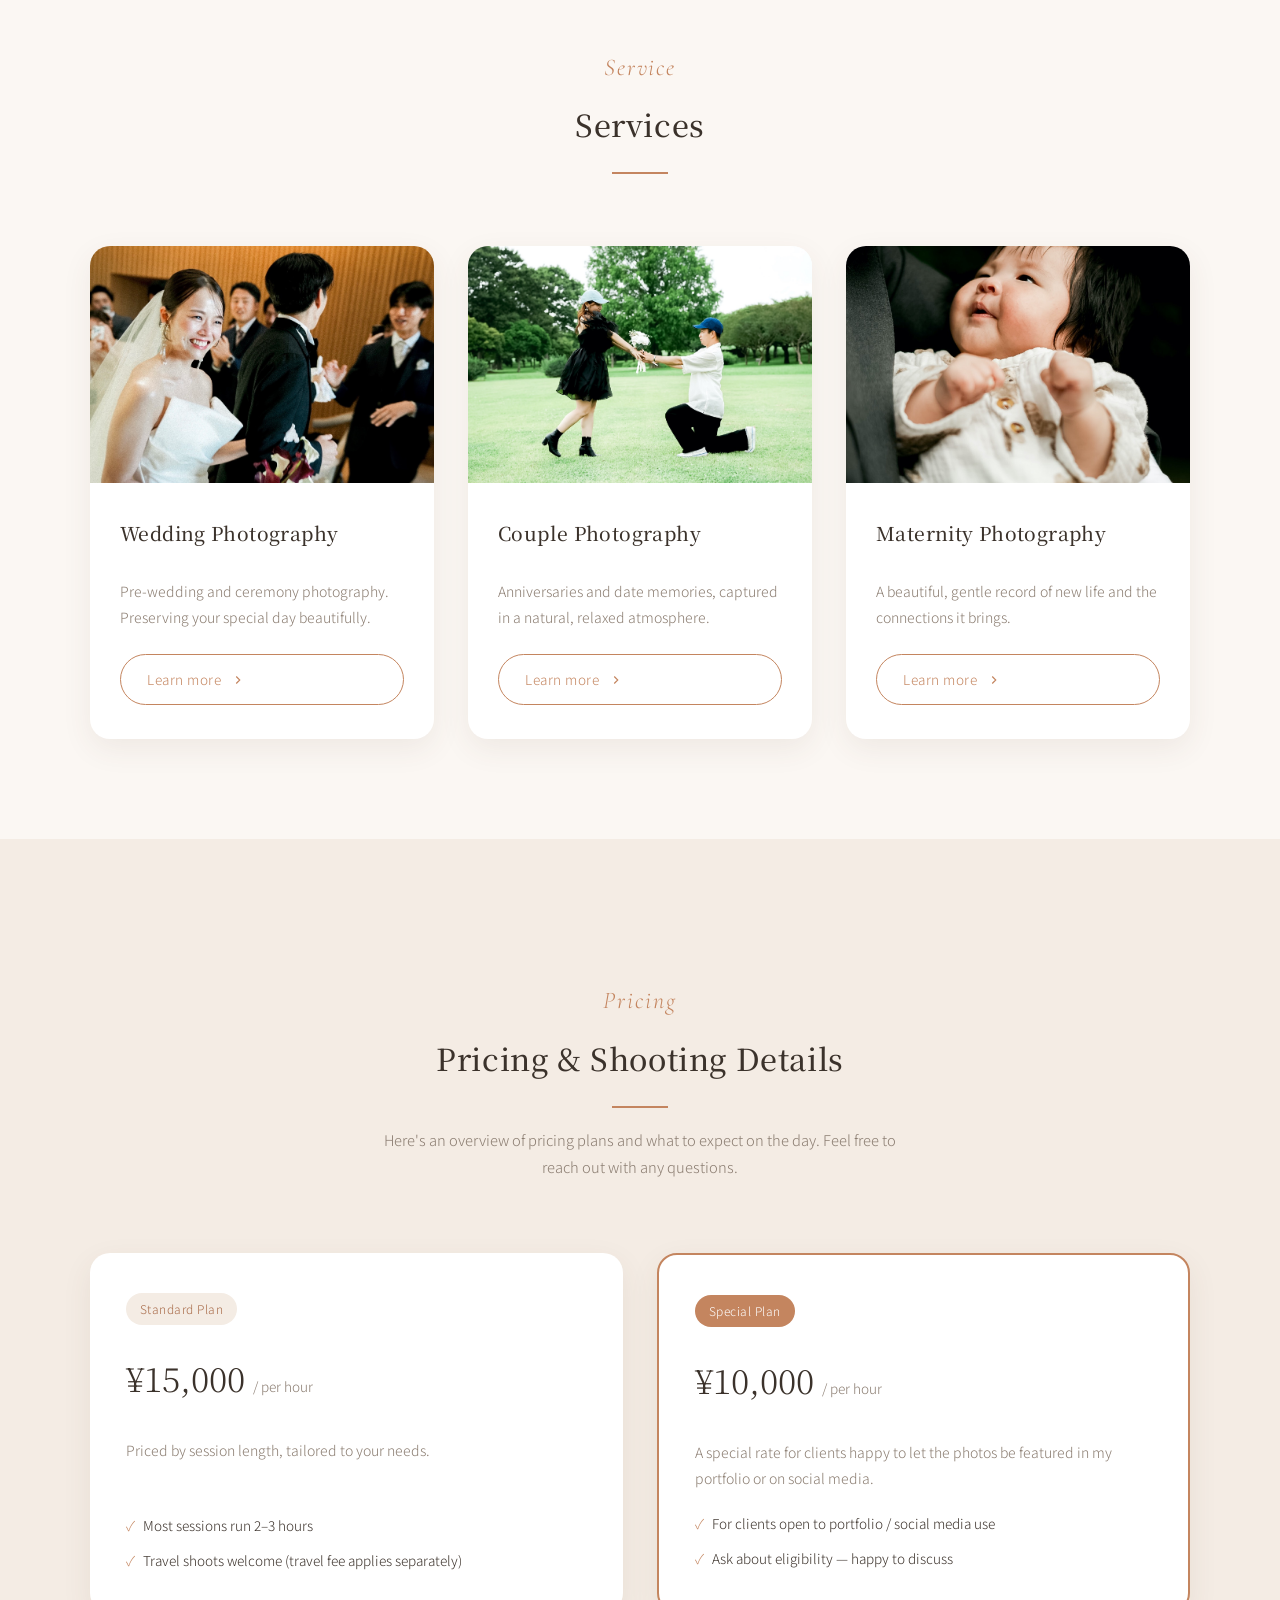
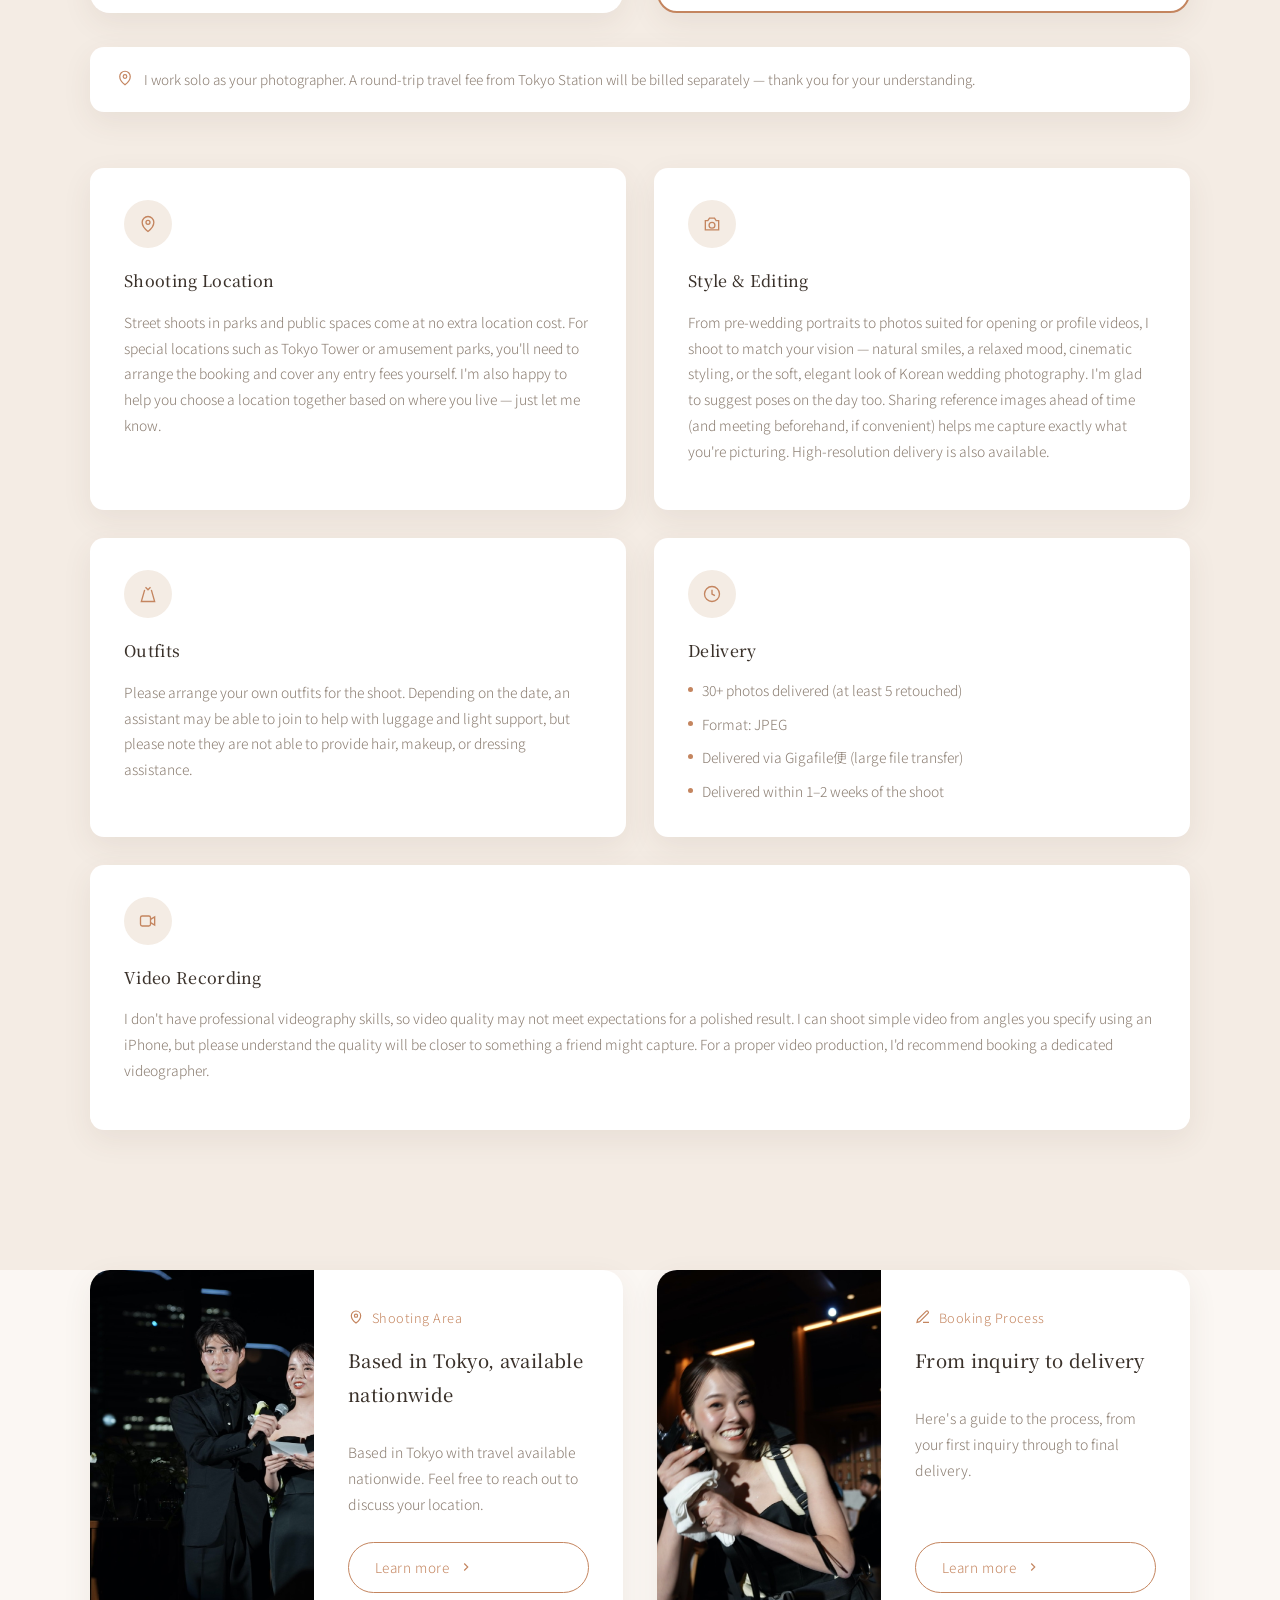
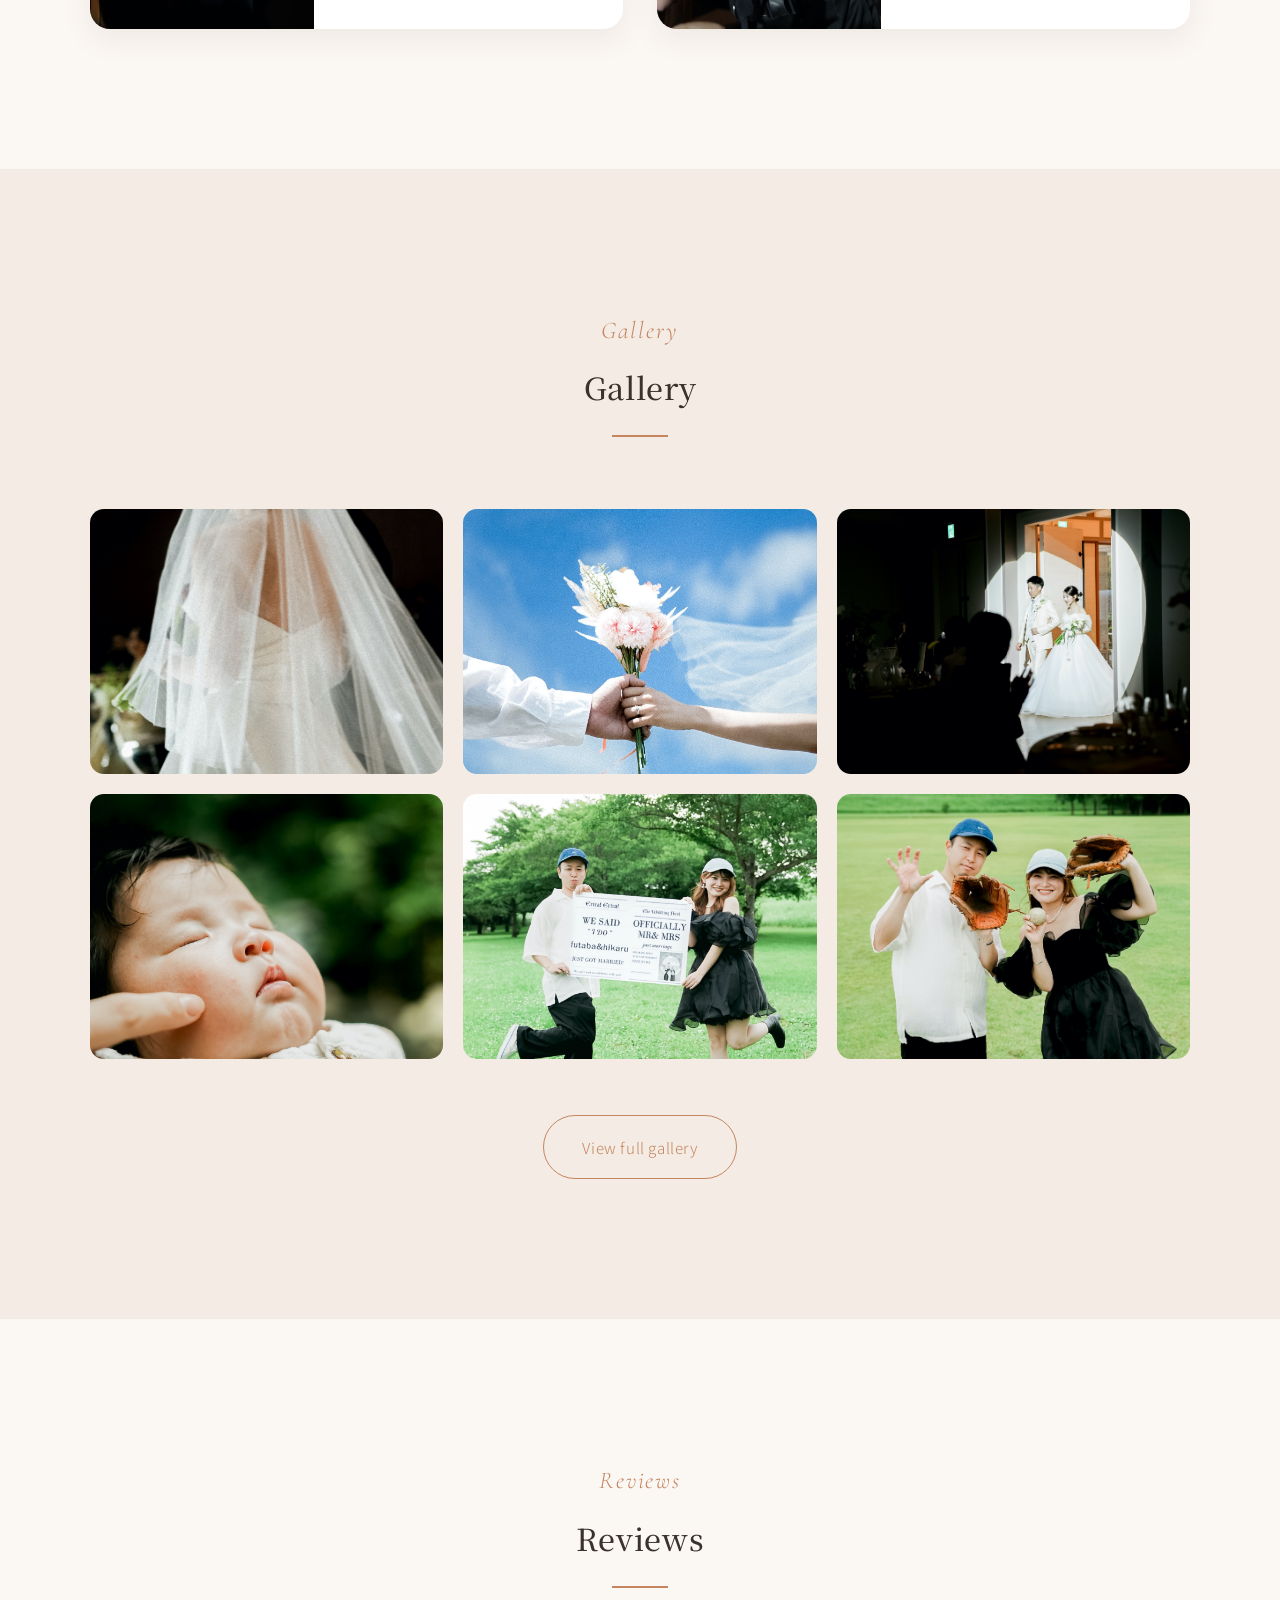
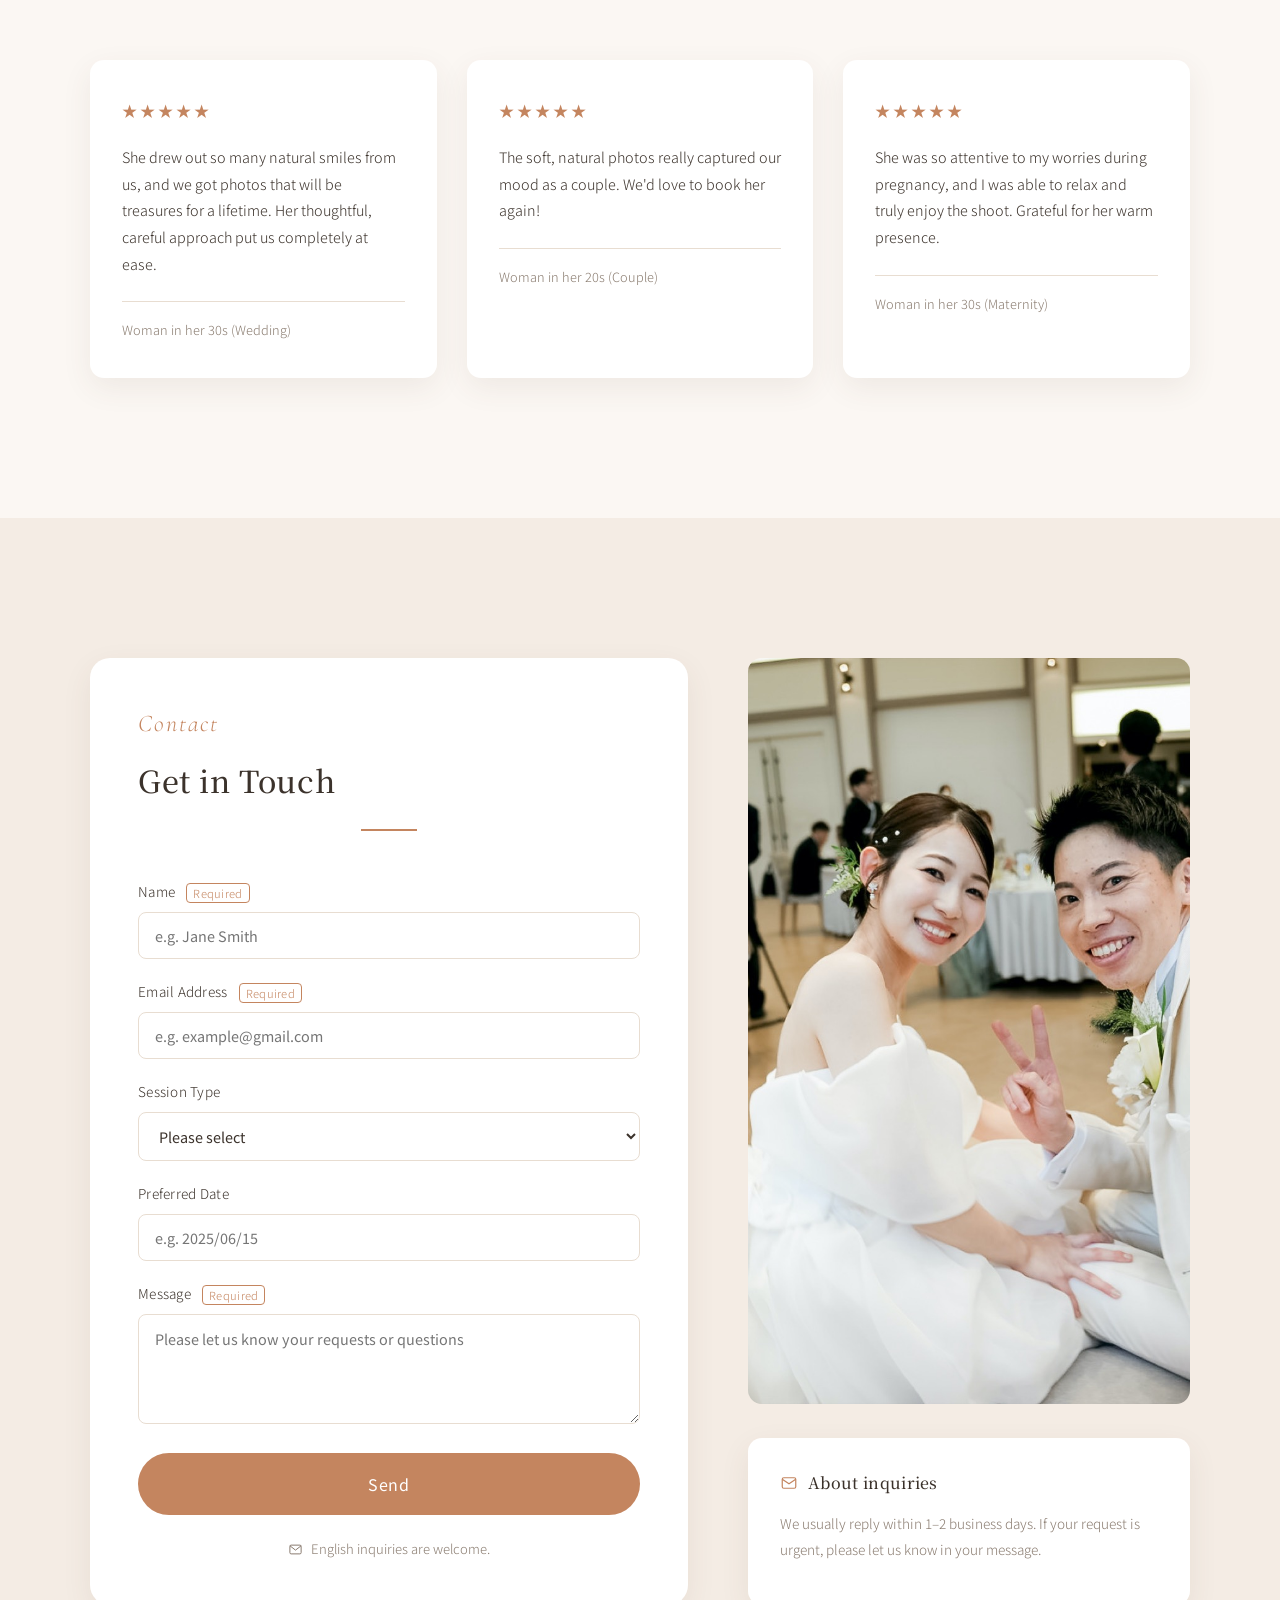
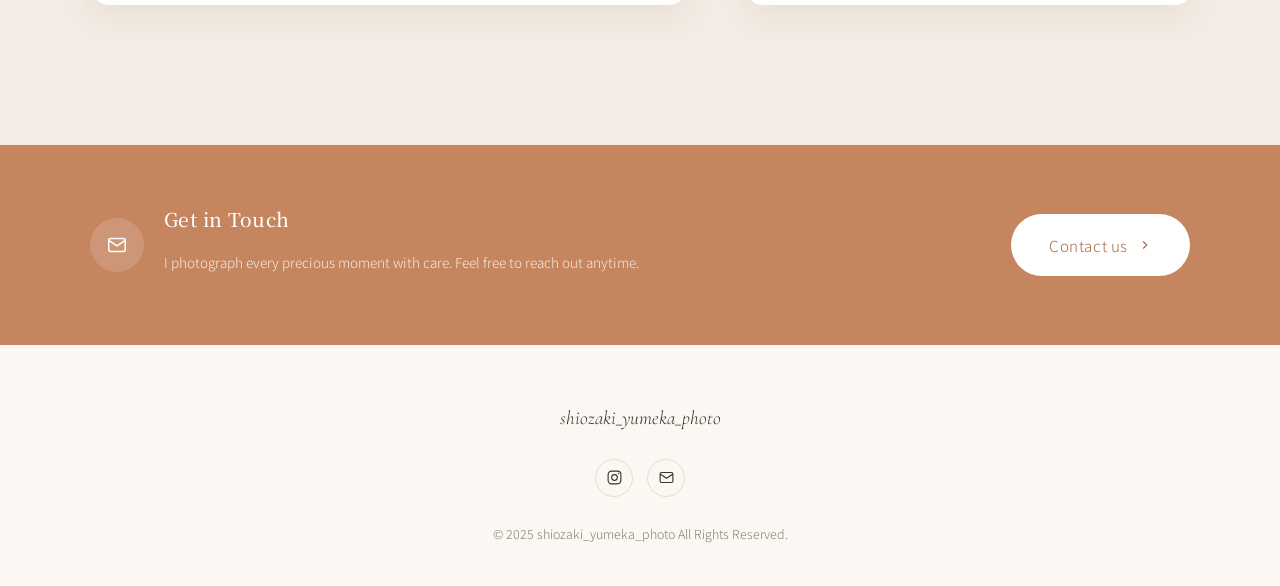
==== commit bfc79b49: "Replace placeholder boxes with real photos across JP/EN pages Fills all 14 image placeholder spots (" ====
--- a/en/index.html
+++ b/en/index.html
@@ -21,6 +21,7 @@
       <ul>
         <li><a href="#top">TOP</a></li>
         <li><a href="#service">Services</a></li>
+        <li><a href="#pricing">Pricing</a></li>
         <li><a href="#gallery">Gallery</a></li>
         <li><a href="#area">Area</a></li>
         <li><a href="#flow">Process</a></li>
@@ -85,7 +86,9 @@
     </div>
 
     <div class="hero-media">
-      <div class="ph"><img src="https://picsum.photos/seed/yumeka-hero-01/800/600" alt="Natural, candid couple photography" loading="lazy" width="800" height="600"></div>
+      <div class="ph">
+        <img src="../img/hero.jpg" alt="Wedding photography session">
+      </div>
     </div>
   </div>
 </section>
@@ -94,7 +97,9 @@
 <section class="about" id="about">
   <div class="container">
     <div class="about-photo">
-      <div class="ph"><img src="https://picsum.photos/seed/yumeka-about-01/400/400" alt="Photographer Yumeka Shiozaki" loading="lazy" width="400" height="400"></div>
+      <div class="ph">
+        <img src="../img/about.jpg" alt="Photographer Yumeka Shiozaki">
+      </div>
     </div>
 
     <div class="about-body">
@@ -136,7 +141,9 @@
 
     <div class="service-grid">
       <div class="card">
-        <div class="ph"><img src="https://picsum.photos/seed/yumeka-wedding-01/640/440" alt="Sample wedding photography" loading="lazy" width="640" height="440"></div>
+        <div class="ph">
+          <img src="../img/service-wedding.jpg" alt="Wedding Photography">
+        </div>
         <div class="card-body">
           <h3>Wedding Photography</h3>
           <p>Pre-wedding and ceremony photography. Preserving your special day beautifully.</p>
@@ -148,7 +155,9 @@
       </div>
 
       <div class="card">
-        <div class="ph"><img src="https://picsum.photos/seed/yumeka-couple-01/640/440" alt="Sample couple photography" loading="lazy" width="640" height="440"></div>
+        <div class="ph">
+          <img src="../img/service-couple.jpg" alt="Couple Photography">
+        </div>
         <div class="card-body">
           <h3>Couple Photography</h3>
           <p>Anniversaries and date memories, captured in a natural, relaxed atmosphere.</p>
@@ -160,7 +169,9 @@
       </div>
 
       <div class="card">
-        <div class="ph"><img src="https://picsum.photos/seed/yumeka-maternity-01/640/440" alt="Sample maternity photography" loading="lazy" width="640" height="440"></div>
+        <div class="ph">
+          <img src="../img/service-maternity.jpg" alt="Maternity Photography">
+        </div>
         <div class="card-body">
           <h3>Maternity Photography</h3>
           <p>A beautiful, gentle record of new life and the connections it brings.</p>
@@ -174,12 +185,105 @@
   </div>
 </section>
 
+<!-- ============ PRICING ============ -->
+<section class="pricing" id="pricing">
+  <div class="container">
+    <div class="section-head">
+      <span class="eyebrow">Pricing</span>
+      <h2>Pricing &amp; Shooting Details</h2>
+      <p class="section-sub">Here's an overview of pricing plans and what to expect on the day. Feel free to reach out with any questions.</p>
+    </div>
+
+    <div class="price-cards">
+      <div class="price-card">
+        <span class="badge">Standard Plan</span>
+        <div class="price">
+          <span class="price-amount">¥15,000</span>
+          <span class="price-unit">/ per hour</span>
+        </div>
+        <p class="price-desc">Priced by session length, tailored to your needs.</p>
+        <ul class="price-list">
+          <li>Most sessions run 2–3 hours</li>
+          <li>Travel shoots welcome (travel fee applies separately)</li>
+        </ul>
+      </div>
+
+      <div class="price-card featured">
+        <span class="badge">Special Plan</span>
+        <div class="price">
+          <span class="price-amount">¥10,000</span>
+          <span class="price-unit">/ per hour</span>
+        </div>
+        <p class="price-desc">A special rate for clients happy to let the photos be featured in my portfolio or on social media.</p>
+        <ul class="price-list">
+          <li>For clients open to portfolio / social media use</li>
+          <li>Ask about eligibility — happy to discuss</li>
+        </ul>
+      </div>
+    </div>
+
+    <div class="price-note">
+      <svg viewBox="0 0 24 24" fill="none" stroke="currentColor" stroke-width="1.6"><path d="M12 21s-7-5.2-7-11a7 7 0 0 1 14 0c0 5.8-7 11-7 11z"/><circle cx="12" cy="10" r="2.4"/></svg>
+      I work solo as your photographer. A round-trip travel fee from Tokyo Station will be billed separately — thank you for your understanding.
+    </div>
+
+    <div class="pricing-details">
+      <div class="detail-card">
+        <span class="icon-circle">
+          <svg viewBox="0 0 24 24" fill="none" stroke="currentColor" stroke-width="1.6"><path d="M12 21s-7-5.2-7-11a7 7 0 0 1 14 0c0 5.8-7 11-7 11z"/><circle cx="12" cy="10" r="2.4"/></svg>
+        </span>
+        <h4>Shooting Location</h4>
+        <p>Street shoots in parks and public spaces come at no extra location cost. For special locations such as Tokyo Tower or amusement parks, you'll need to arrange the booking and cover any entry fees yourself. I'm also happy to help you choose a location together based on where you live — just let me know.</p>
+      </div>
+
+      <div class="detail-card">
+        <span class="icon-circle">
+          <svg viewBox="0 0 24 24" fill="none" stroke="currentColor" stroke-width="1.6"><path d="M4 8h3l2-3h6l2 3h3v11H4z"/><circle cx="12" cy="13.5" r="3.5"/></svg>
+        </span>
+        <h4>Style &amp; Editing</h4>
+        <p>From pre-wedding portraits to photos suited for opening or profile videos, I shoot to match your vision — natural smiles, a relaxed mood, cinematic styling, or the soft, elegant look of Korean wedding photography. I'm glad to suggest poses on the day too. Sharing reference images ahead of time (and meeting beforehand, if convenient) helps me capture exactly what you're picturing. High-resolution delivery is also available.</p>
+      </div>
+
+      <div class="detail-card">
+        <span class="icon-circle">
+          <svg viewBox="0 0 24 24" fill="none" stroke="currentColor" stroke-width="1.6"><path d="M9 4l3 3 3-3M8 7l-4 14h16L16 7"/></svg>
+        </span>
+        <h4>Outfits</h4>
+        <p>Please arrange your own outfits for the shoot. Depending on the date, an assistant may be able to join to help with luggage and light support, but please note they are not able to provide hair, makeup, or dressing assistance.</p>
+      </div>
+
+      <div class="detail-card">
+        <span class="icon-circle">
+          <svg viewBox="0 0 24 24" fill="none" stroke="currentColor" stroke-width="1.6"><circle cx="12" cy="12" r="9"/><path d="M12 7v5l3.5 2"/></svg>
+        </span>
+        <h4>Delivery</h4>
+        <ul>
+          <li>30+ photos delivered (at least 5 retouched)</li>
+          <li>Format: JPEG</li>
+          <li>Delivered via Gigafile便 (large file transfer)</li>
+          <li>Delivered within 1–2 weeks of the shoot</li>
+        </ul>
+      </div>
+
+      <div class="detail-card wide">
+        <span class="icon-circle">
+          <svg viewBox="0 0 24 24" fill="none" stroke="currentColor" stroke-width="1.6"><rect x="3" y="6" width="12" height="12" rx="2"/><path d="M15 10l5-3v10l-5-3"/></svg>
+        </span>
+        <h4>Video Recording</h4>
+        <p>I don't have professional videography skills, so video quality may not meet expectations for a polished result. I can shoot simple video from angles you specify using an iPhone, but please understand the quality will be closer to something a friend might capture. For a proper video production, I'd recommend booking a dedicated videographer.</p>
+      </div>
+    </div>
+  </div>
+</section>
+
 <!-- ============ AREA & FLOW (near Service) ============ -->
 <section class="area-flow">
   <div class="container">
     <div class="area-flow-grid">
       <div class="card" id="area">
-        <div class="ph"><img src="https://picsum.photos/seed/yumeka-area-01/600/700" alt="Shooting area image" loading="lazy" width="600" height="700"></div>
+        <div class="ph">
+          <img src="../img/area.jpg" alt="Shooting Area">
+        </div>
         <div class="card-body">
           <span class="tag">
             <svg viewBox="0 0 24 24" fill="none" stroke="currentColor" stroke-width="1.8"><path d="M12 21s-7-5.2-7-11a7 7 0 0 1 14 0c0 5.8-7 11-7 11z"/><circle cx="12" cy="10" r="2.4"/></svg>
@@ -195,7 +299,9 @@
       </div>
 
       <div class="card" id="flow">
-        <div class="ph"><img src="https://picsum.photos/seed/yumeka-flow-01/600/700" alt="Booking process image" loading="lazy" width="600" height="700"></div>
+        <div class="ph">
+          <img src="../img/flow.jpg" alt="Booking Process">
+        </div>
         <div class="card-body">
           <span class="tag">
             <svg viewBox="0 0 24 24" fill="none" stroke="currentColor" stroke-width="1.8"><path d="M12 20h9M16.5 3.5a2.1 2.1 0 0 1 3 3L7 19l-4 1 1-4z"/></svg>
@@ -222,12 +328,12 @@
     </div>
 
     <div class="gallery-grid">
-      <div class="ph"><img src="https://picsum.photos/seed/yumeka-gallery-01/640/480" alt="Gallery photo 1" loading="lazy" width="640" height="480"></div>
-      <div class="ph"><img src="https://picsum.photos/seed/yumeka-gallery-02/640/480" alt="Gallery photo 2" loading="lazy" width="640" height="480"></div>
-      <div class="ph"><img src="https://picsum.photos/seed/yumeka-gallery-03/640/480" alt="Gallery photo 3" loading="lazy" width="640" height="480"></div>
-      <div class="ph"><img src="https://picsum.photos/seed/yumeka-gallery-04/640/480" alt="Gallery photo 4" loading="lazy" width="640" height="480"></div>
-      <div class="ph"><img src="https://picsum.photos/seed/yumeka-gallery-05/640/480" alt="Gallery photo 5" loading="lazy" width="640" height="480"></div>
-      <div class="ph"><img src="https://picsum.photos/seed/yumeka-gallery-06/640/480" alt="Gallery photo 6" loading="lazy" width="640" height="480"></div>
+      <div class="ph"><img src="../img/gallery-1.jpg" alt="Gallery photo 1"></div>
+      <div class="ph"><img src="../img/gallery-2.jpg" alt="Gallery photo 2"></div>
+      <div class="ph"><img src="../img/gallery-3.jpg" alt="Gallery photo 3"></div>
+      <div class="ph"><img src="../img/gallery-4.jpg" alt="Gallery photo 4"></div>
+      <div class="ph"><img src="../img/gallery-5.jpg" alt="Gallery photo 5"></div>
+      <div class="ph"><img src="../img/gallery-6.jpg" alt="Gallery photo 6"></div>
     </div>
 
     <div class="gallery-cta">
@@ -313,7 +419,9 @@
     </form>
 
     <div class="contact-media">
-      <div class="ph"><img src="https://picsum.photos/seed/yumeka-contact-01/700/500" alt="Contact image" loading="lazy" width="700" height="500"></div>
+      <div class="ph">
+        <img src="../img/contact.jpg" alt="Contact">
+      </div>
 
       <div class="contact-info-card">
         <h4>
--- a/css/style.css
+++ b/css/style.css
@@ -129,6 +129,8 @@
   justify-content: center;
   color: var(--ph-icon);
   min-height: 180px;
+  position: relative;
+  overflow: hidden;
 }
 
 .ph .ph-inner {
@@ -141,6 +143,13 @@
 }
 
 .ph svg { width: 34px; height: 34px; }
+
+.ph img {
+  width: 100%;
+  height: 100%;
+  object-fit: cover;
+  display: block;
+}
 
 /* =========================================================
    HEADER
@@ -376,7 +385,7 @@
 
 .hero-features .icon-circle svg { width: 22px; height: 22px; }
 
-.hero-media .ph { aspect-ratio: 4 / 3; min-height: 420px; }
+.hero-media .ph { width: 100%; aspect-ratio: 4 / 3; min-height: 420px; }
 
 /* =========================================================
    ABOUT
@@ -478,6 +487,146 @@
   margin-bottom: 24px;
 }
 
+/* =========================================================
+   PRICING
+   ========================================================= */
+.pricing { padding: var(--section-pad) 0; background: var(--bg-alt); }
+
+.section-head p.section-sub {
+  color: var(--text-light);
+  font-size: 0.92rem;
+  margin: 18px auto 0;
+  max-width: 520px;
+}
+
+.price-cards {
+  display: grid;
+  grid-template-columns: repeat(2, 1fr);
+  gap: 34px;
+  margin-bottom: 34px;
+}
+
+.price-card {
+  background: var(--bg-card);
+  border-radius: var(--radius-lg);
+  box-shadow: var(--shadow);
+  padding: 40px 36px;
+  display: flex;
+  flex-direction: column;
+}
+
+.price-card.featured { border: 2px solid var(--accent); }
+
+.price-card .badge {
+  align-self: flex-start;
+  padding: 5px 14px;
+  border-radius: 999px;
+  background: var(--bg-alt);
+  color: var(--accent-dark);
+  font-size: 0.75rem;
+  letter-spacing: 0.04em;
+  margin-bottom: 22px;
+}
+
+.price-card.featured .badge { background: var(--accent); color: #fff; }
+
+.price-card .price {
+  display: flex;
+  align-items: baseline;
+  gap: 8px;
+  margin-bottom: 14px;
+}
+
+.price-amount {
+  font-family: "Noto Serif JP", serif;
+  font-size: 2.1rem;
+  color: var(--text);
+}
+
+.price-unit { font-size: 0.85rem; color: var(--text-light); }
+
+.price-desc { color: var(--text-light); font-size: 0.88rem; margin-bottom: 20px; }
+
+.price-list { display: flex; flex-direction: column; gap: 10px; margin-top: auto; }
+
+.price-list li {
+  display: flex;
+  align-items: flex-start;
+  gap: 8px;
+  font-size: 0.85rem;
+  color: var(--text);
+}
+
+.price-list li::before { content: "✓"; color: var(--accent); flex-shrink: 0; }
+
+.price-note {
+  display: flex;
+  align-items: flex-start;
+  gap: 10px;
+  background: #fff;
+  border-radius: var(--radius-md);
+  box-shadow: var(--shadow);
+  padding: 20px 26px;
+  font-size: 0.85rem;
+  color: var(--text-light);
+  margin-bottom: 56px;
+}
+
+.price-note svg { width: 18px; height: 18px; color: var(--accent); flex-shrink: 0; margin-top: 2px; }
+
+.pricing-details {
+  display: grid;
+  grid-template-columns: repeat(2, 1fr);
+  gap: 28px;
+}
+
+.detail-card {
+  background: #fff;
+  border-radius: var(--radius-md);
+  padding: 32px 34px;
+  box-shadow: var(--shadow);
+}
+
+.detail-card.wide { grid-column: 1 / -1; }
+
+.detail-card .icon-circle {
+  width: 48px;
+  height: 48px;
+  border-radius: 50%;
+  background: var(--bg-alt);
+  display: flex;
+  align-items: center;
+  justify-content: center;
+  color: var(--accent);
+  margin-bottom: 18px;
+}
+
+.detail-card .icon-circle svg { width: 20px; height: 20px; }
+
+.detail-card h4 { font-size: 1rem; margin-bottom: 12px; }
+
+.detail-card p { font-size: 0.87rem; color: var(--text-light); }
+
+.detail-card ul { display: flex; flex-direction: column; gap: 8px; }
+
+.detail-card ul li {
+  font-size: 0.87rem;
+  color: var(--text-light);
+  padding-left: 14px;
+  position: relative;
+}
+
+.detail-card ul li::before {
+  content: "";
+  position: absolute;
+  left: 0;
+  top: 9px;
+  width: 5px;
+  height: 5px;
+  border-radius: 50%;
+  background: var(--accent);
+}
+
 /* ---- Area & Flow (moved next to Service) ---- */
 .area-flow {
   padding: 0 0 var(--section-pad);
@@ -591,17 +740,17 @@
   background: var(--bg-card);
   border-radius: var(--radius-lg);
   box-shadow: var(--shadow);
-  padding: 64px 60px;
-}
-
-.field { margin-bottom: 36px; }
-
-.field:last-of-type { margin-bottom: 44px; }
+  padding: 44px 48px;
+}
+
+.field { margin-bottom: 20px; }
+
+.field:last-of-type { margin-bottom: 26px; }
 
 .field label {
   display: block;
   font-size: 0.85rem;
-  margin-bottom: 14px;
+  margin-bottom: 8px;
   color: var(--text);
   letter-spacing: 0.02em;
 }
@@ -620,7 +769,7 @@
 .field select,
 .field textarea {
   width: 100%;
-  padding: 16px 20px;
+  padding: 12px 16px;
   border: 1px solid var(--border);
   border-radius: var(--radius-sm);
   background: #fff;
@@ -630,9 +779,9 @@
 }
 
 .field textarea {
-  min-height: 220px;
+  min-height: 110px;
   resize: vertical;
-  line-height: 1.8;
+  line-height: 1.7;
 }
 
 .field input:focus,
@@ -761,7 +910,6 @@
 @media (max-width: 960px) {
   :root { --section-pad: 90px; }
 
-  .main-nav ul { display: none; }
   .nav-toggle { display: flex; }
 
   .hero .container,
@@ -777,7 +925,9 @@
   .service-grid,
   .area-flow-grid,
   .gallery-grid,
-  .reviews-grid {
+  .reviews-grid,
+  .price-cards,
+  .pricing-details {
     grid-template-columns: 1fr;
   }
 
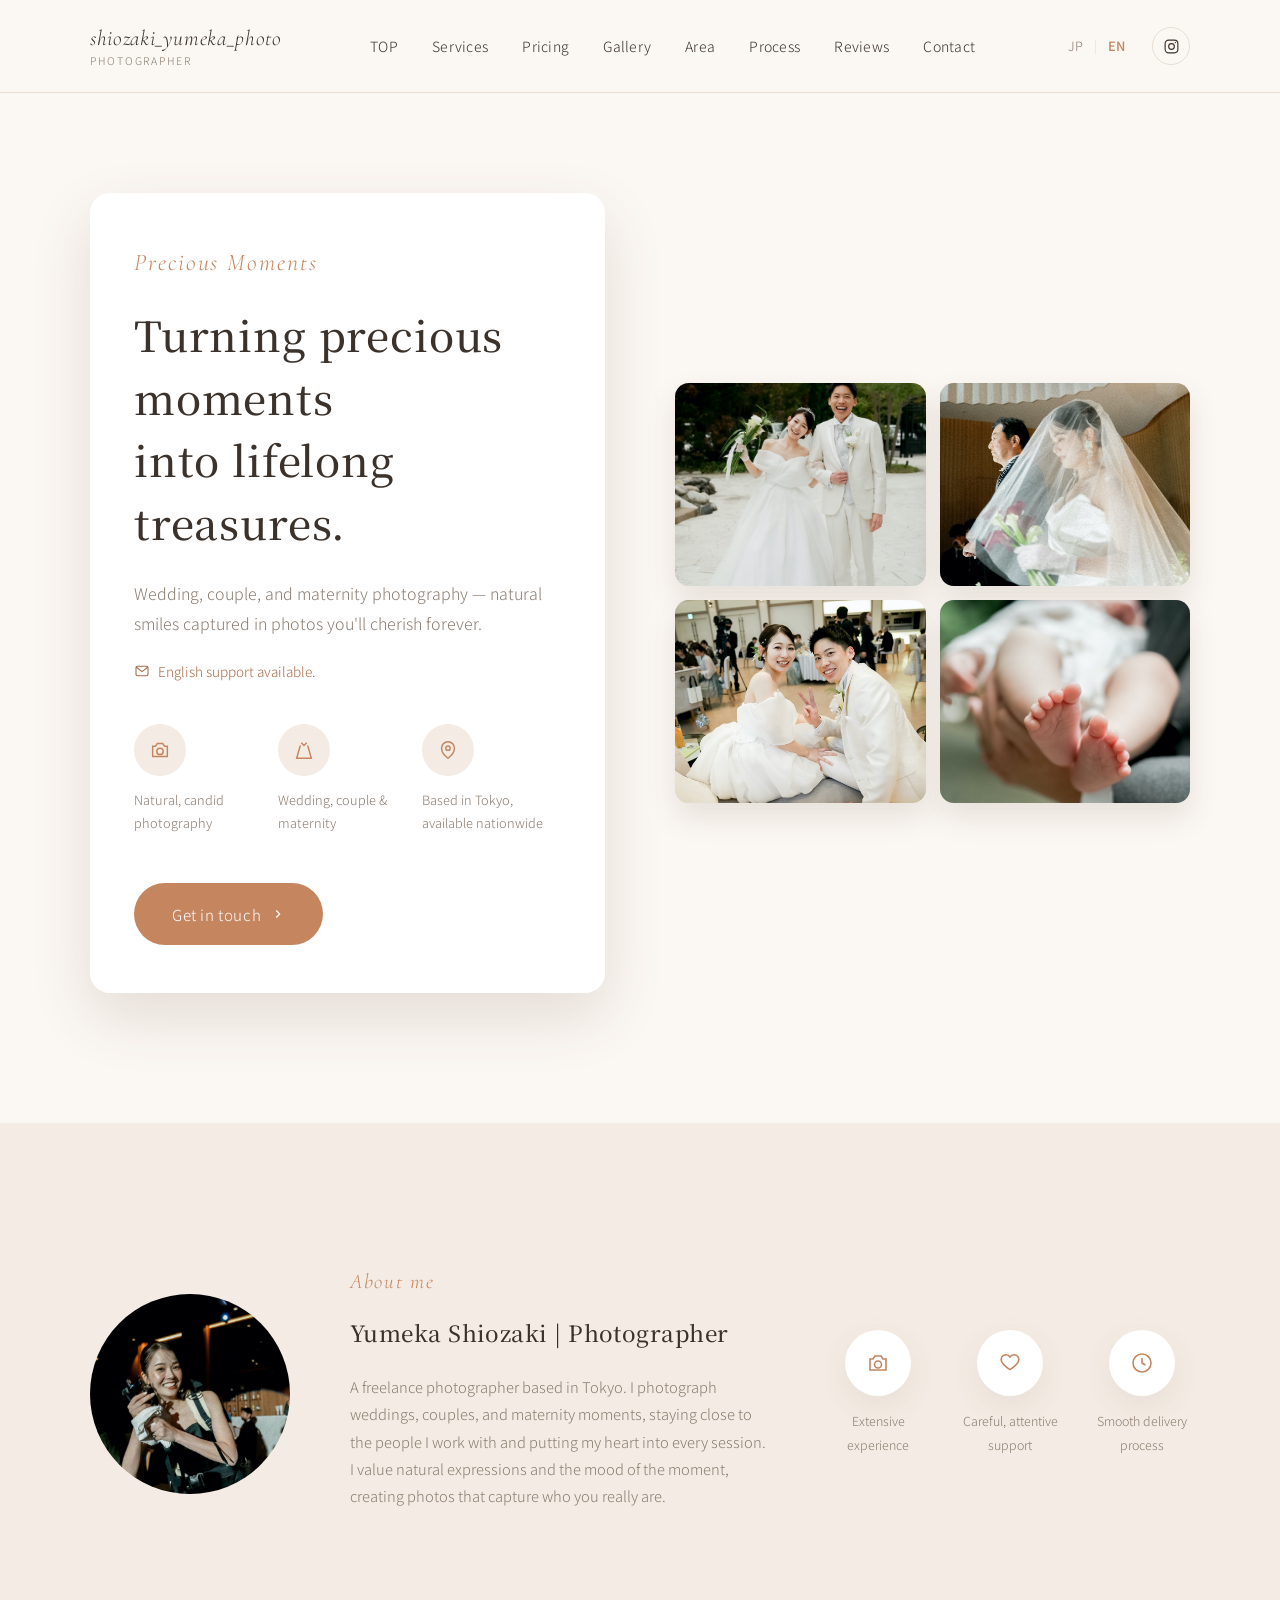
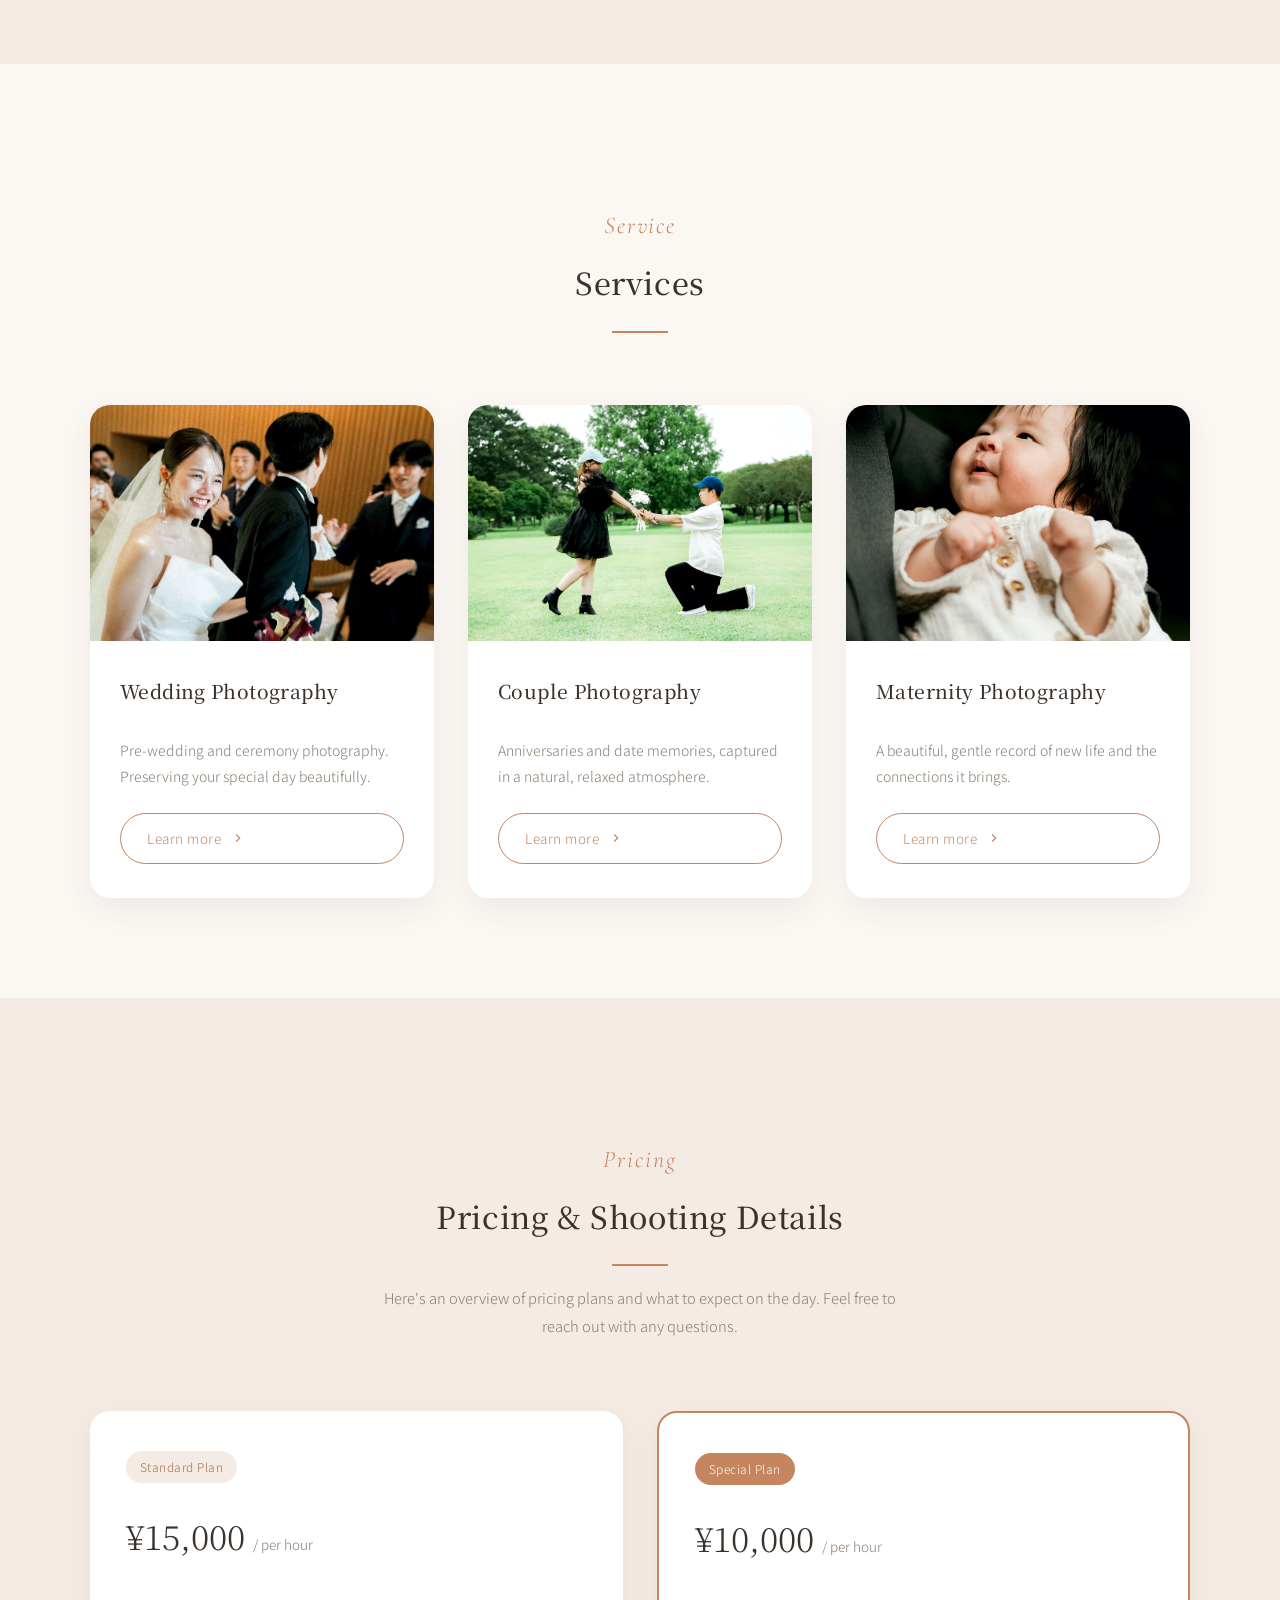
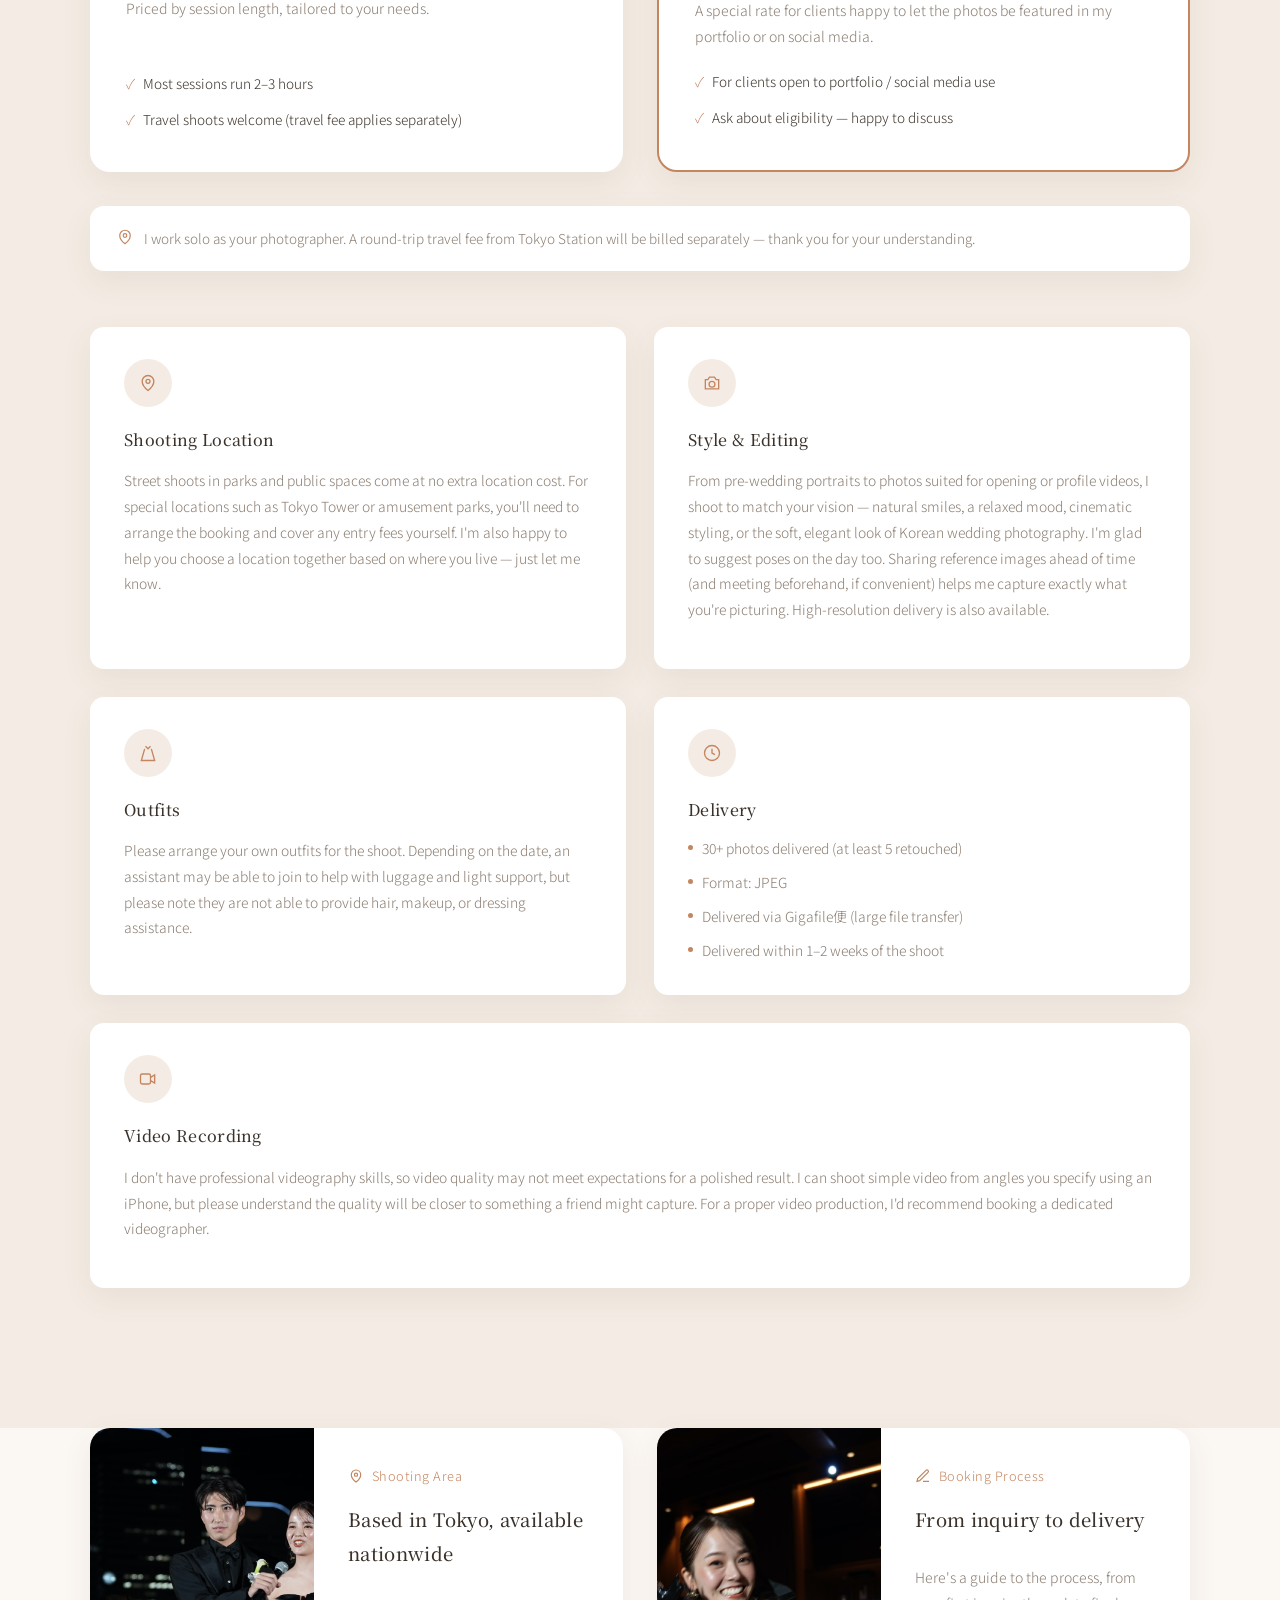
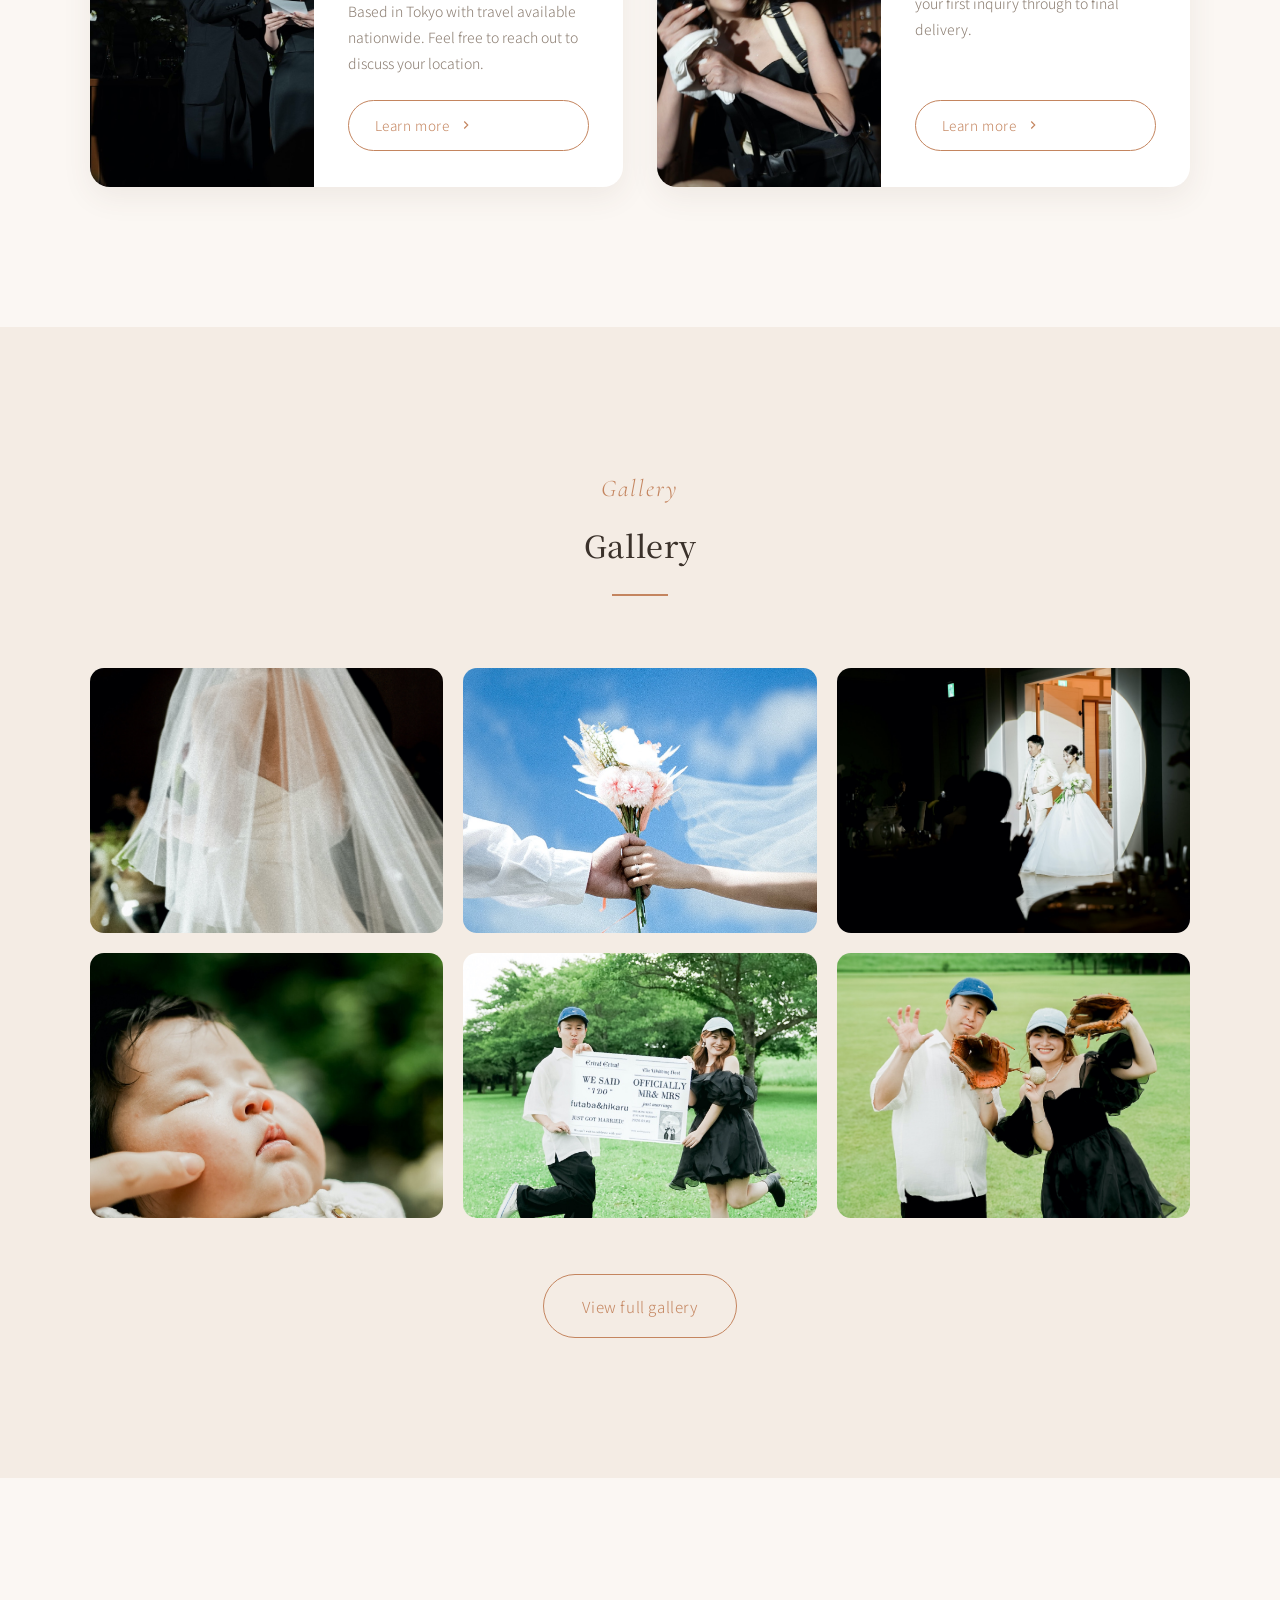
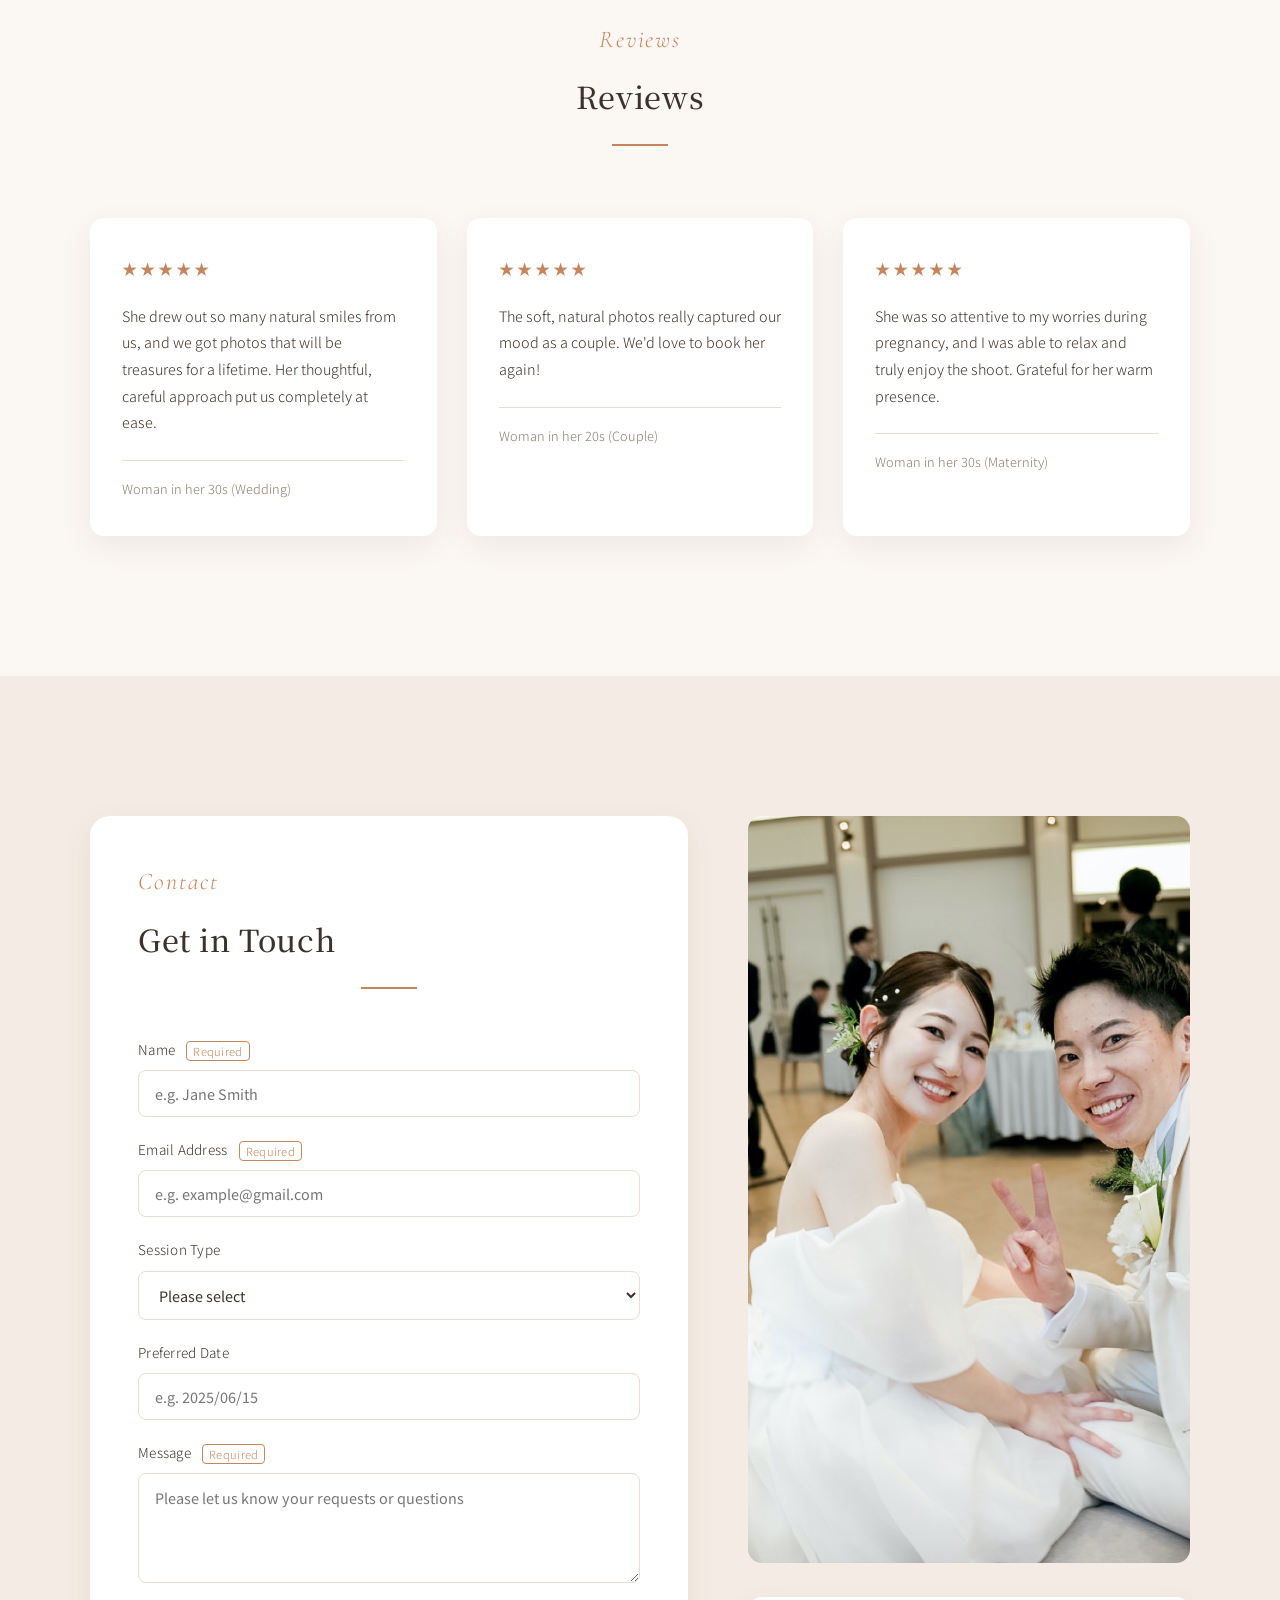
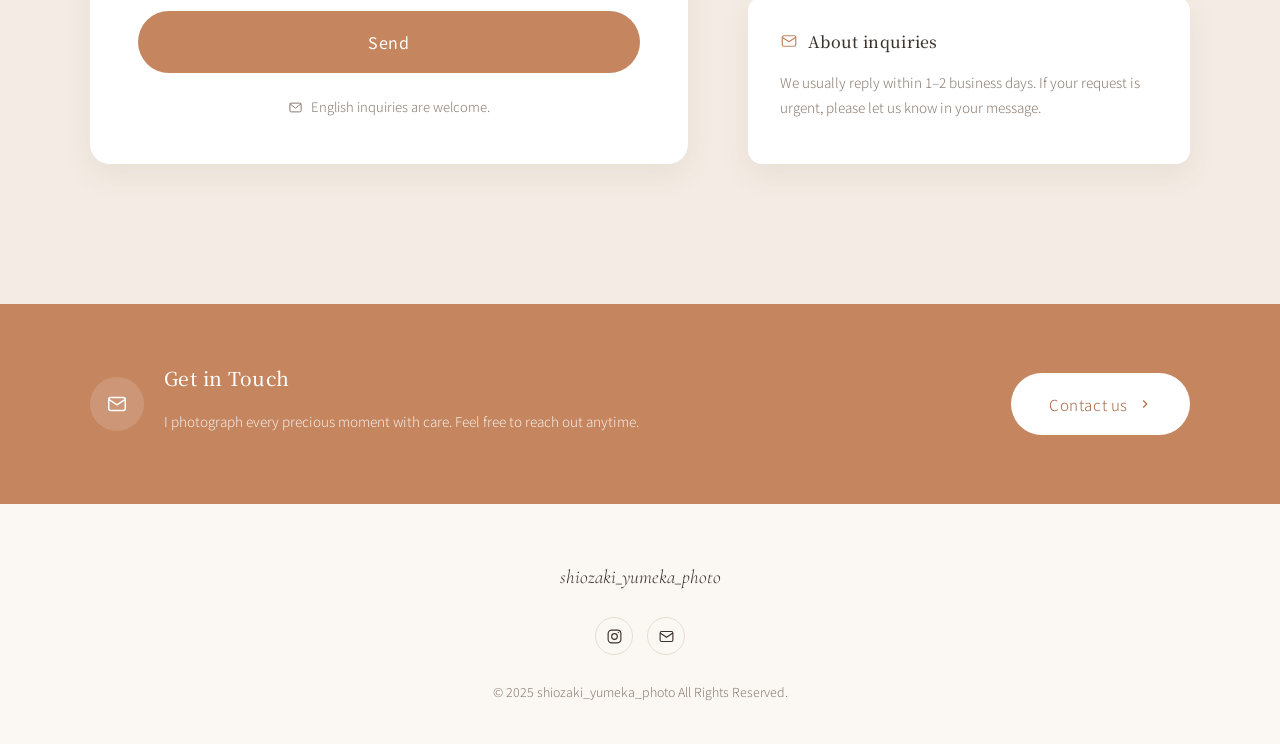
==== commit 1c439920: "Turn hero photo into a 4-photo collage and float the hero text card Replaces the single hero image w" ====
--- a/en/index.html
+++ b/en/index.html
@@ -86,8 +86,11 @@
     </div>
 
     <div class="hero-media">
-      <div class="ph">
-        <img src="../img/hero.jpg" alt="Wedding photography session">
+      <div class="hero-collage">
+        <div class="ph"><img src="../img/hero.jpg" alt="Wedding photography session"></div>
+        <div class="ph"><img src="../img/hero-2.jpg" alt="Wedding photography"></div>
+        <div class="ph"><img src="../img/hero-3.jpg" alt="Couple photography"></div>
+        <div class="ph"><img src="../img/hero-4.jpg" alt="Maternity photography"></div>
       </div>
     </div>
   </div>
--- a/css/style.css
+++ b/css/style.css
@@ -387,6 +387,35 @@
 
 .hero-media .ph { width: 100%; aspect-ratio: 4 / 3; min-height: 420px; }
 
+.hero-copy {
+  position: relative;
+  background: var(--bg-card);
+  border-radius: var(--radius-lg);
+  padding: 48px 44px;
+  box-shadow: 0 24px 60px rgba(90, 65, 45, 0.14);
+  z-index: 2;
+}
+
+.hero-collage {
+  display: grid;
+  grid-template-columns: 1fr 1fr;
+  grid-template-rows: 1fr 1fr;
+  gap: 14px;
+  width: 100%;
+  min-width: 0;
+  aspect-ratio: 4 / 3;
+  min-height: 420px;
+}
+
+.hero-collage .ph {
+  width: 100%;
+  height: 100%;
+  min-width: 0;
+  aspect-ratio: auto;
+  min-height: 0;
+  box-shadow: 0 14px 30px rgba(90, 65, 45, 0.12);
+}
+
 /* =========================================================
    ABOUT
    ========================================================= */
@@ -937,6 +966,9 @@
   .cta-banner .container { flex-direction: column; text-align: center; }
 
   .contact-form { padding: 44px 28px; }
+
+  .hero-copy { padding: 36px 28px; }
+  .hero-collage { min-height: 340px; }
 }
 
 @media (max-width: 600px) {
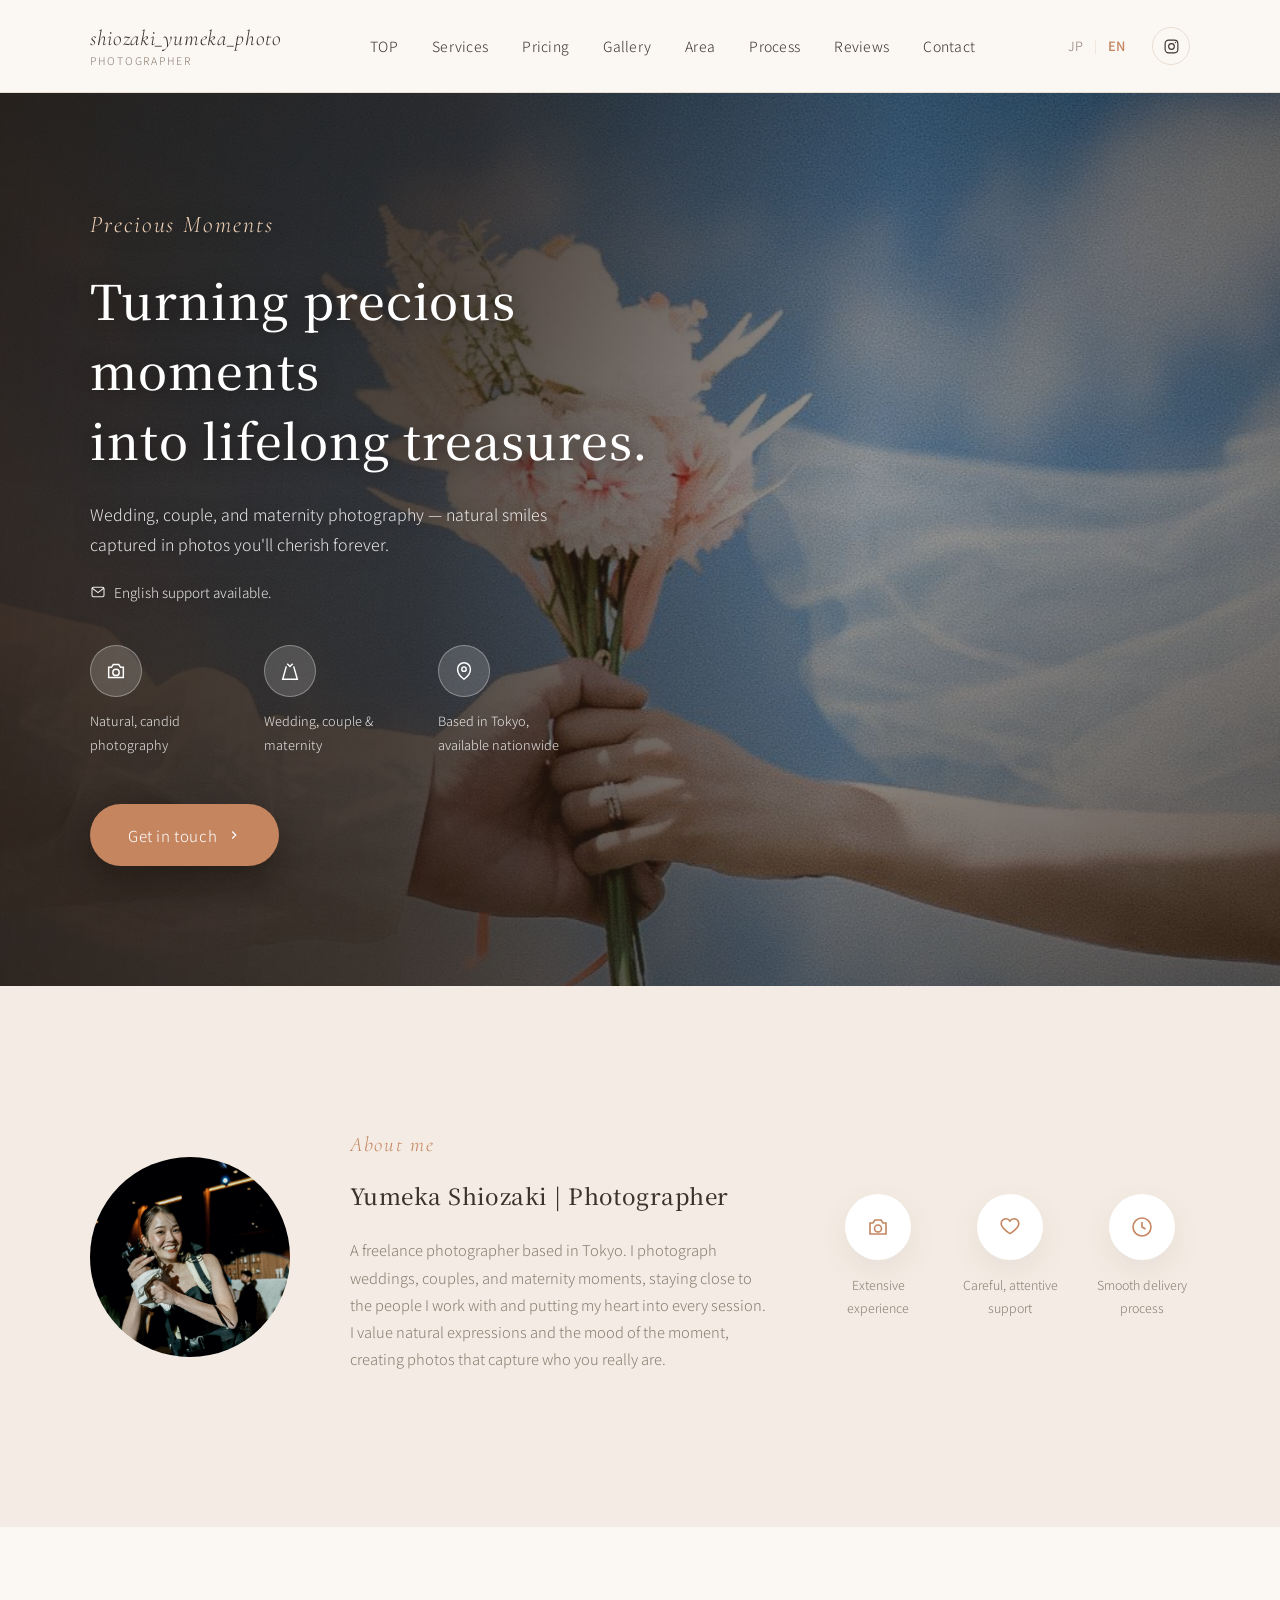
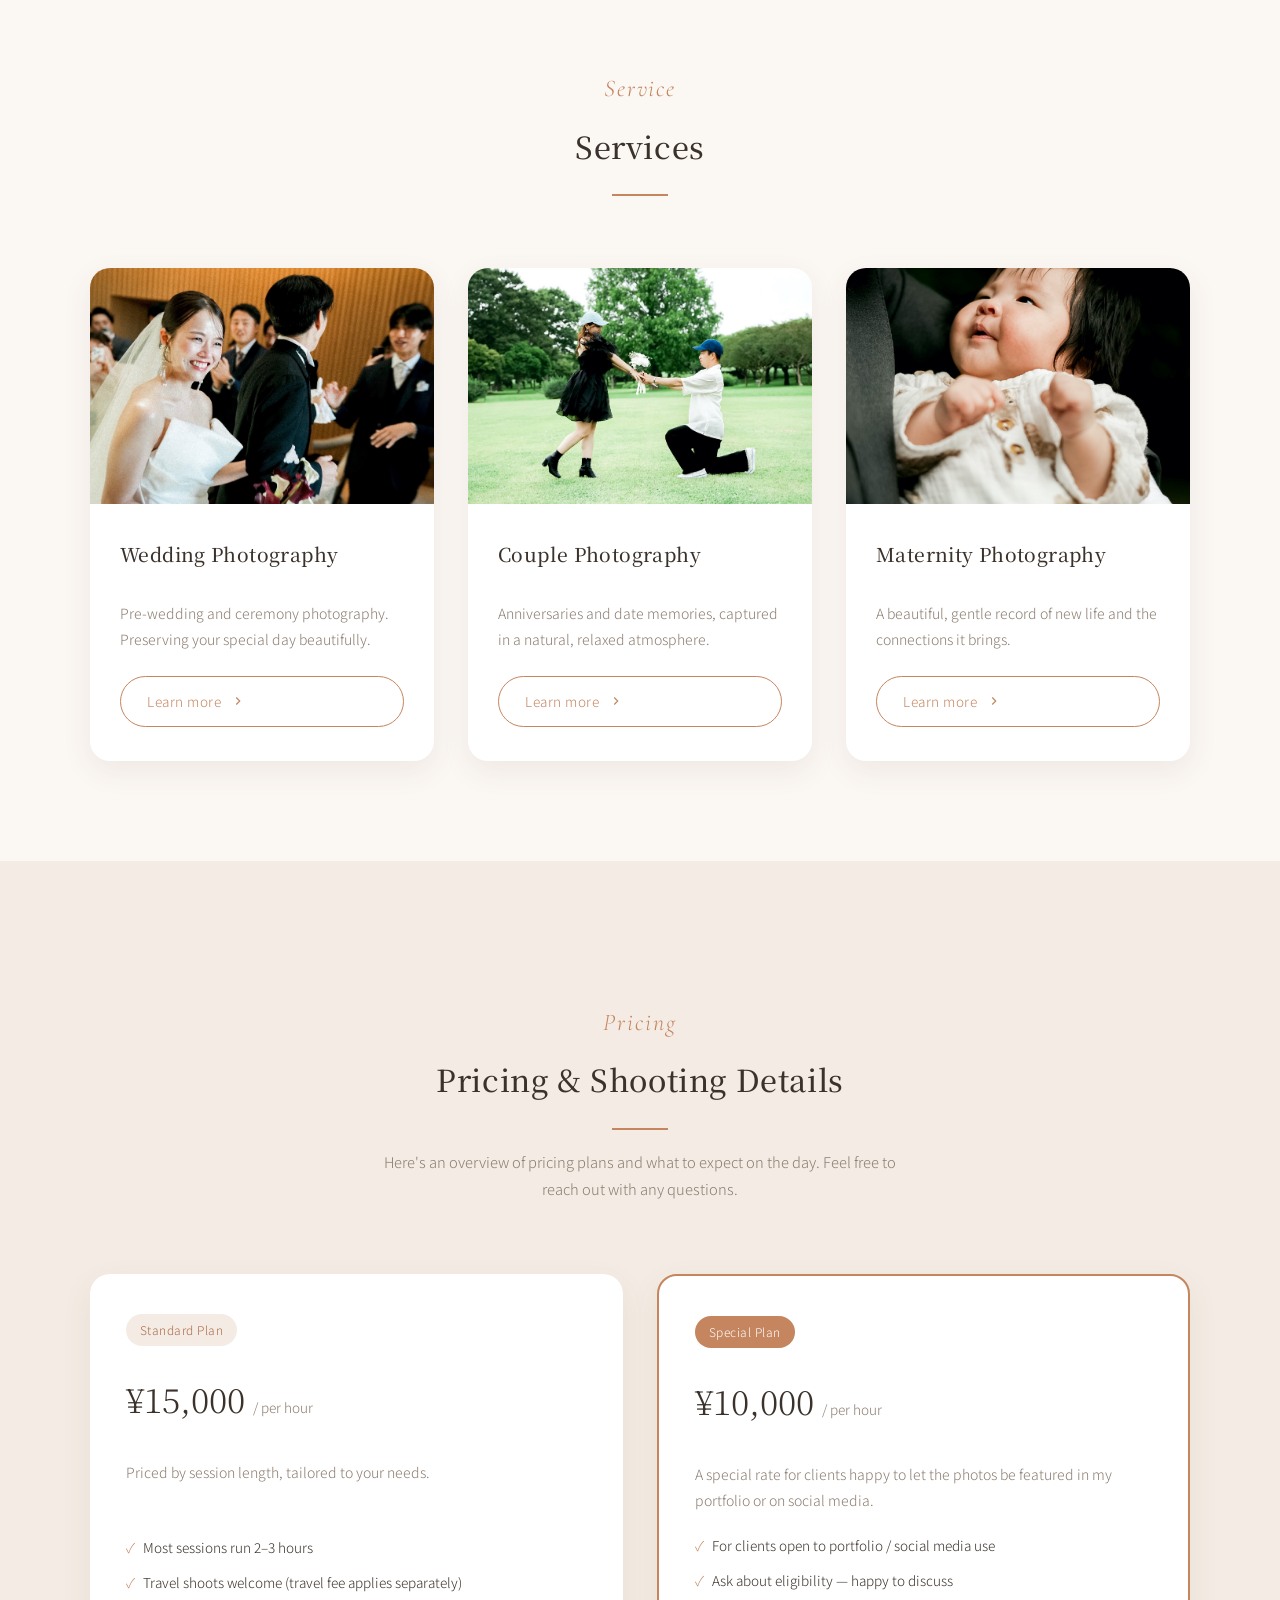
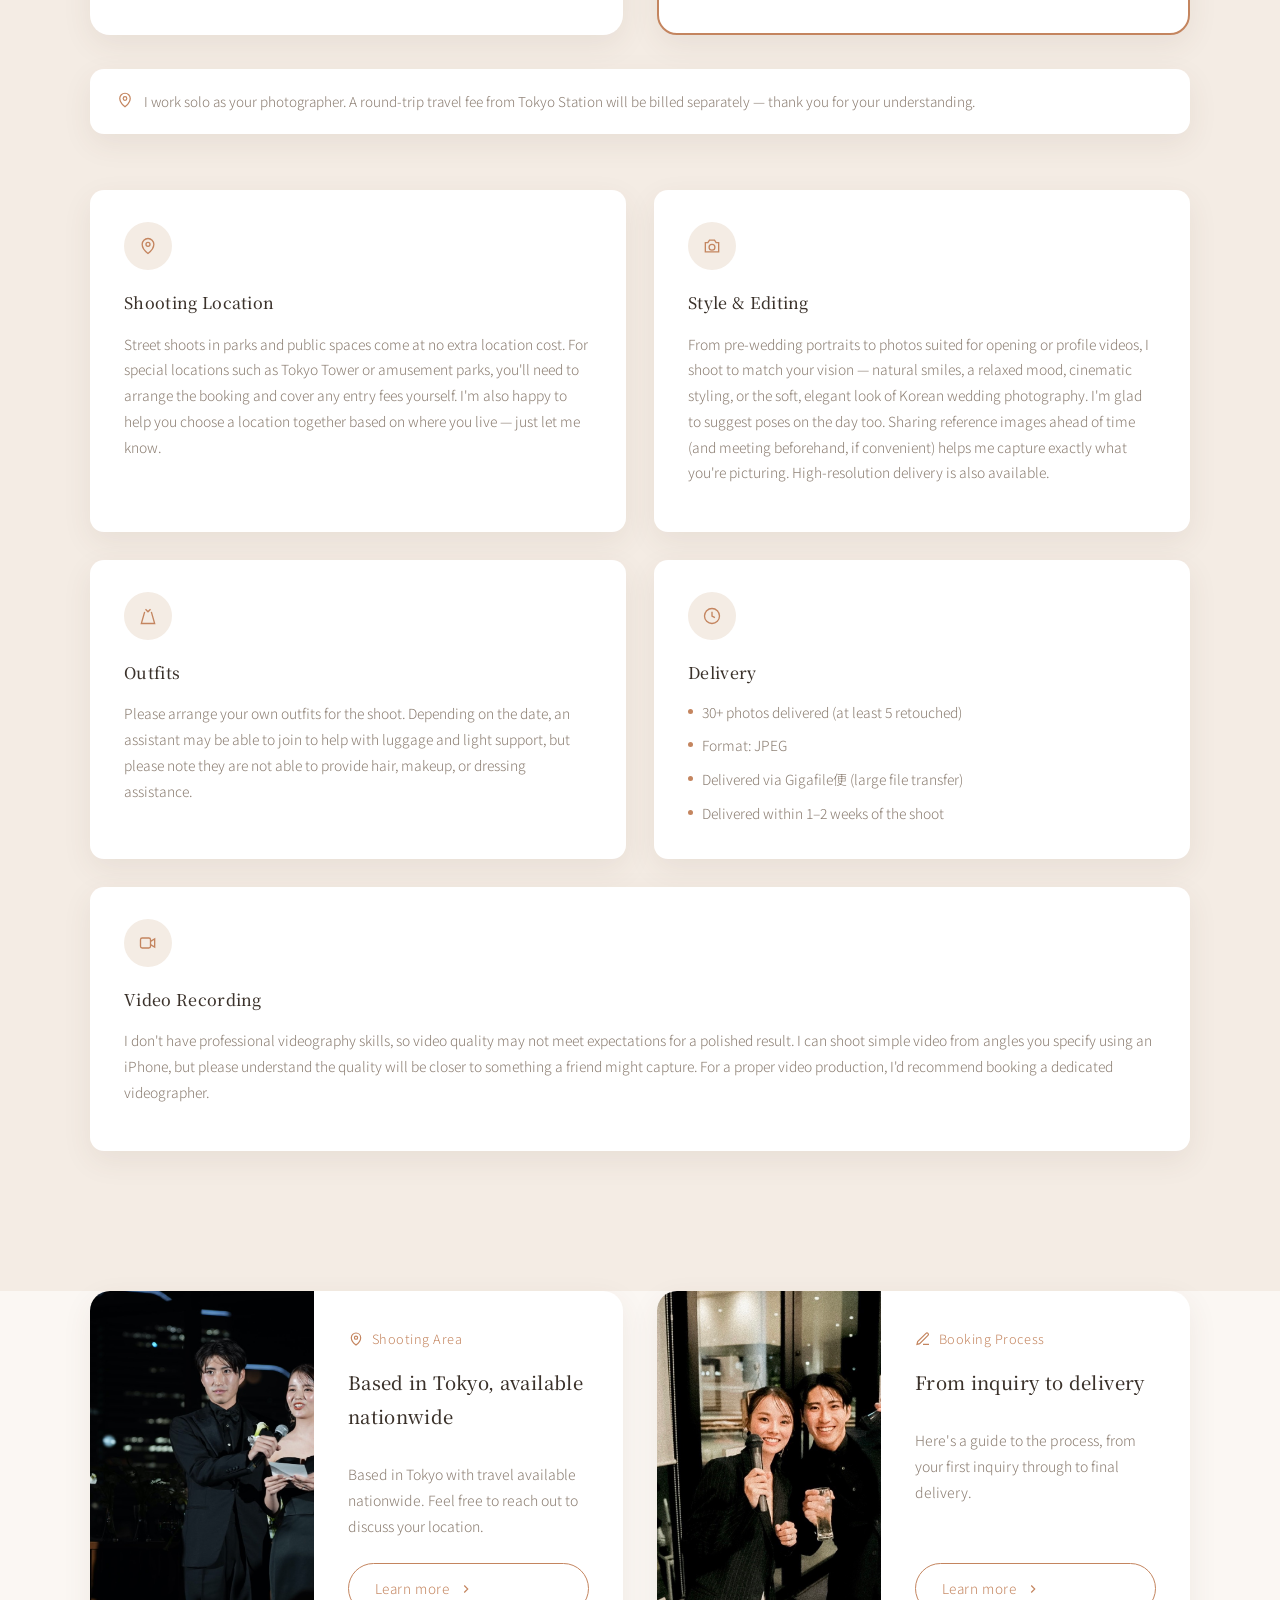
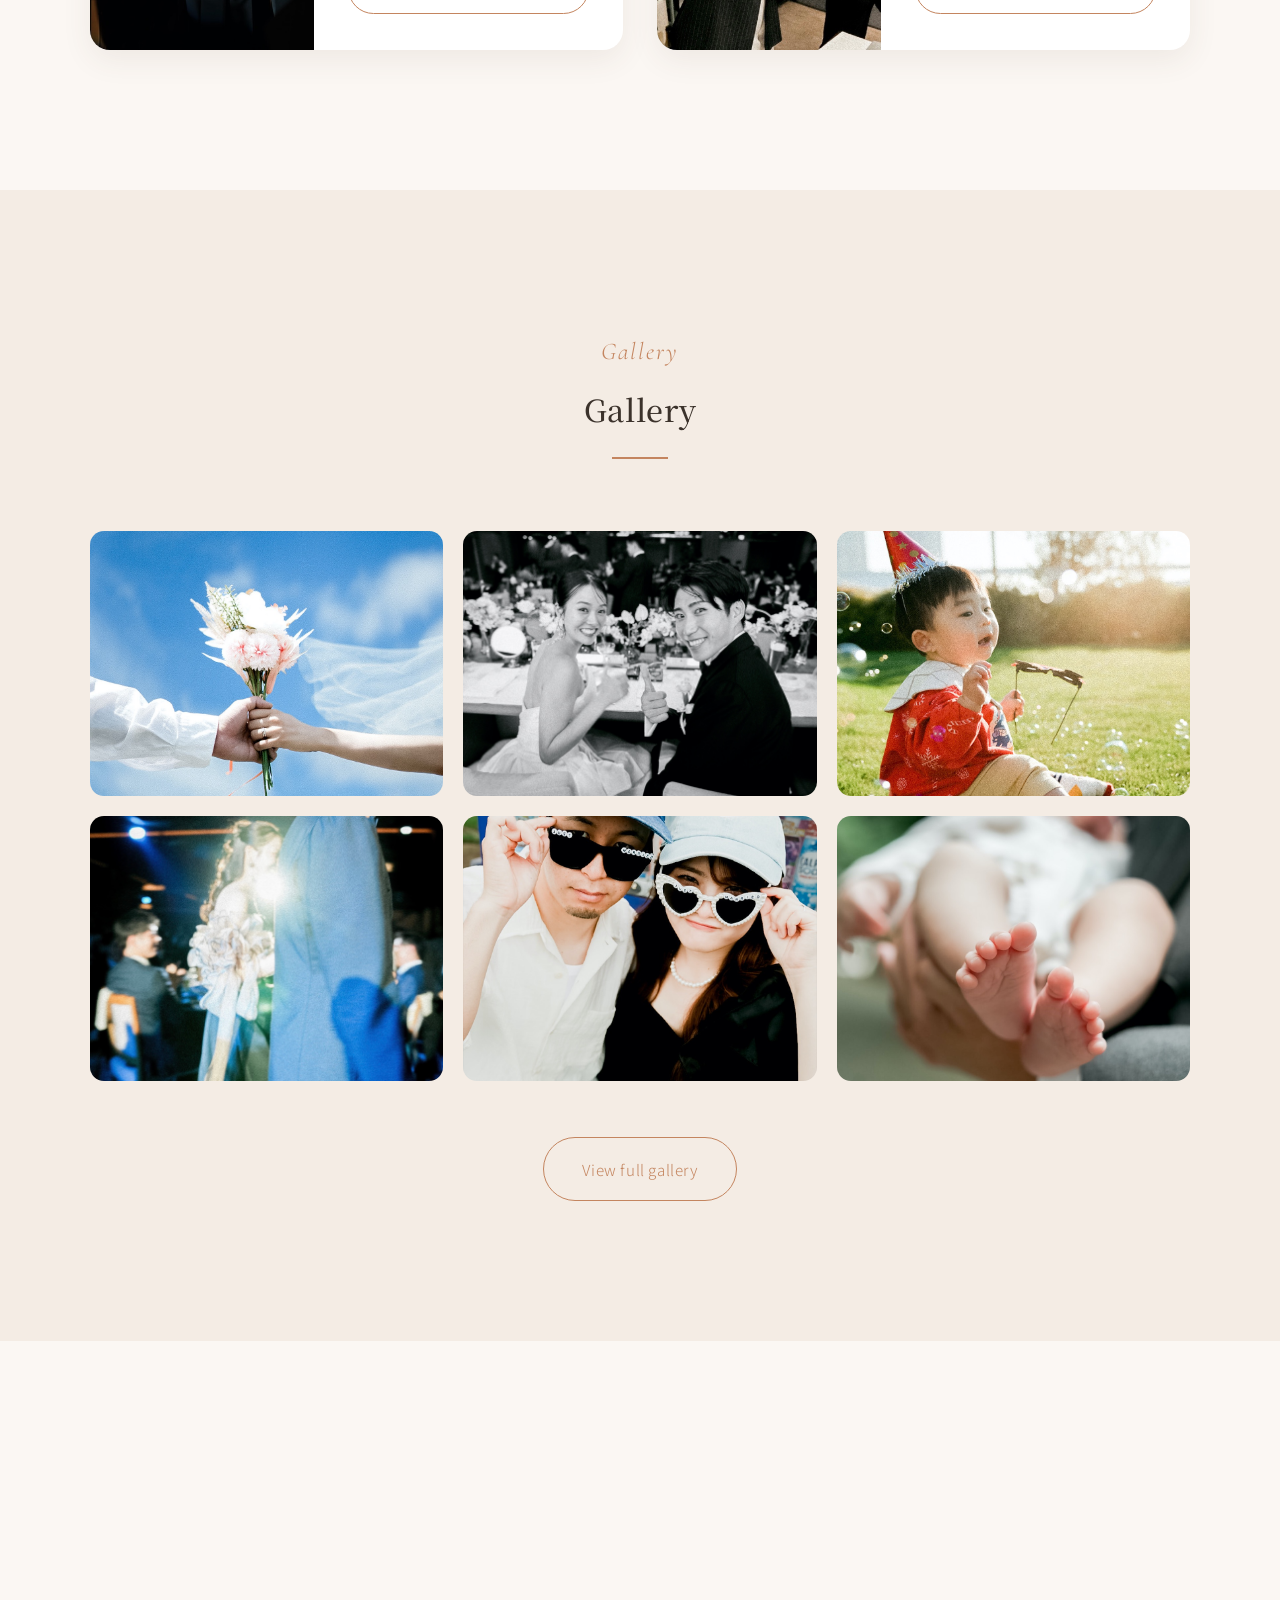
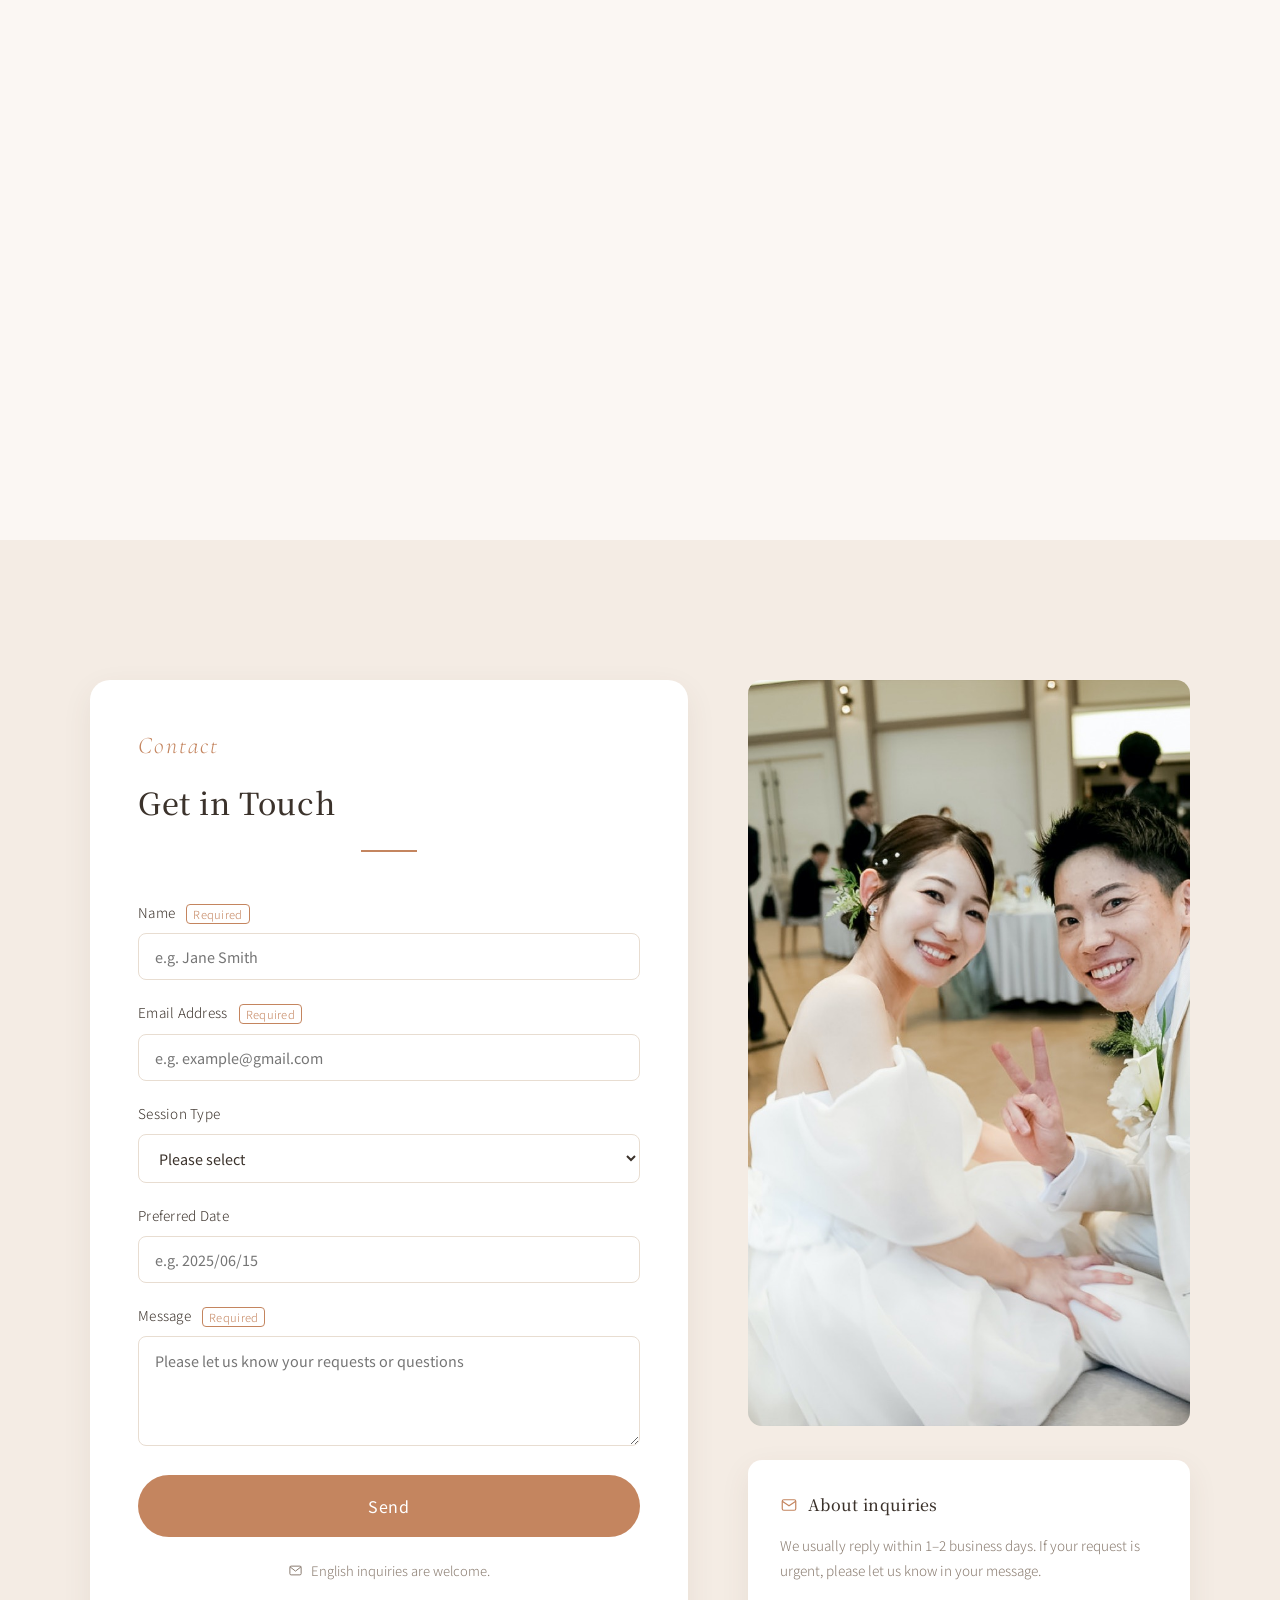
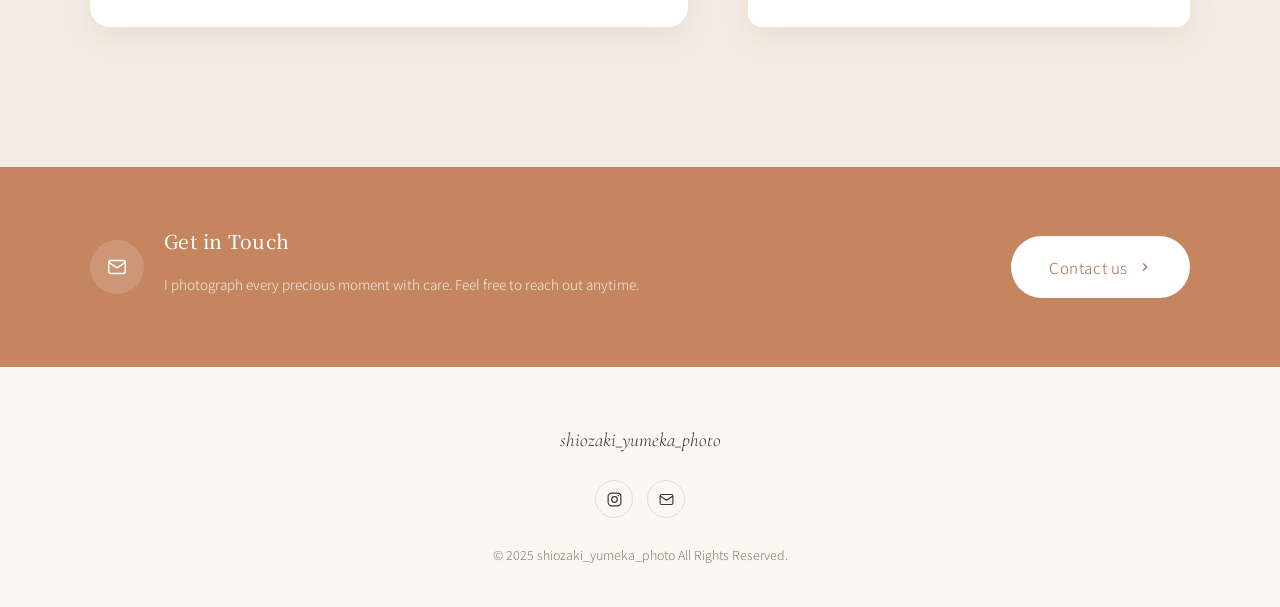
==== commit 387b3fe7: "Make the hero a full-bleed photo slideshow with animated overlay copy The first view now cycles all " ====
--- a/en/index.html
+++ b/en/index.html
@@ -48,6 +48,11 @@
 
 <!-- ============ HERO ============ -->
 <section class="hero" id="top">
+  <div class="hero-slideshow" data-slides="38" data-slide-base="../img/slides/">
+    <div class="hero-slide is-active"><img src="../img/slides/slide-01.jpg" alt="" fetchpriority="high"></div>
+  </div>
+  <div class="hero-veil"></div>
+
   <div class="container">
     <div class="hero-copy">
       <span class="eyebrow">Precious Moments</span>
@@ -85,14 +90,6 @@
       </a>
     </div>
 
-    <div class="hero-media">
-      <div class="hero-collage">
-        <div class="ph"><img src="../img/hero.jpg" alt="Wedding photography session"></div>
-        <div class="ph"><img src="../img/hero-2.jpg" alt="Wedding photography"></div>
-        <div class="ph"><img src="../img/hero-3.jpg" alt="Couple photography"></div>
-        <div class="ph"><img src="../img/hero-4.jpg" alt="Maternity photography"></div>
-      </div>
-    </div>
   </div>
 </section>
 
--- a/css/style.css
+++ b/css/style.css
@@ -318,31 +318,98 @@
    HERO
    ========================================================= */
 .hero {
-  padding: 100px 0 130px;
+  position: relative;
+  min-height: calc(100vh - 92px);
+  display: flex;
+  align-items: center;
+  padding: 110px 0 120px;
+  overflow: hidden;
+}
+
+/* ---------- full-bleed background slideshow ---------- */
+.hero-slideshow {
+  position: absolute;
+  inset: 0;
+  z-index: 0;
+  background: var(--ph-bg);
+}
+
+.hero-slide {
+  position: absolute;
+  inset: 0;
+  opacity: 0;
+  transition: opacity 1.6s ease-in-out;
+}
+
+.hero-slide.is-active { opacity: 1; }
+
+.hero-slide img {
+  width: 100%;
+  height: 100%;
+  object-fit: cover;
+  display: block;
+}
+
+/* slow drift so the still photos keep moving while they're on screen */
+@keyframes hero-kenburns {
+  from { transform: scale(1) translate3d(0, 0, 0); }
+  to   { transform: scale(1.09) translate3d(-1.2%, -1%, 0); }
+}
+
+.hero-slide.is-active img {
+  animation: hero-kenburns 7s ease-out forwards;
+}
+
+/* keeps the copy legible over every photo in the rotation */
+.hero-veil {
+  position: absolute;
+  inset: 0;
+  z-index: 1;
+  background:
+    linear-gradient(
+      96deg,
+      rgba(38, 26, 18, 0.9) 0%,
+      rgba(38, 26, 18, 0.78) 34%,
+      rgba(38, 26, 18, 0.36) 66%,
+      rgba(38, 26, 18, 0.52) 100%
+    ),
+    linear-gradient(
+      180deg,
+      rgba(30, 20, 14, 0.3) 0%,
+      rgba(30, 20, 14, 0.08) 45%,
+      rgba(30, 20, 14, 0.42) 100%
+    );
 }
 
 .hero .container {
-  display: grid;
-  grid-template-columns: 1fr 1fr;
-  gap: 70px;
-  align-items: center;
-}
-
-.hero .container > * { min-width: 0; }
-
-.hero-copy .eyebrow { margin-bottom: 18px; }
+  position: relative;
+  z-index: 2;
+  width: 100%;
+}
+
+.hero-copy {
+  max-width: 640px;
+  color: #fff;
+  text-shadow: 0 2px 18px rgba(28, 18, 12, 0.55);
+}
+
+.hero-copy .eyebrow {
+  margin-bottom: 18px;
+  color: #f2d3b8;
+}
 
 .hero-copy h1 {
-  font-size: 2.6rem;
-  line-height: 1.5;
+  font-size: 3rem;
+  line-height: 1.45;
   margin-bottom: 26px;
+  color: #fff;
 }
 
 .hero-copy p.lead {
-  color: var(--text-light);
+  color: rgba(255, 255, 255, 0.88);
   font-size: 1rem;
   margin-bottom: 20px;
-  max-width: 440px;
+  max-width: 460px;
 }
 
 .support-note {
@@ -350,7 +417,7 @@
   align-items: center;
   gap: 8px;
   font-size: 0.85rem;
-  color: var(--accent-dark);
+  color: rgba(255, 255, 255, 0.9);
   margin-bottom: 40px;
 }
 
@@ -369,51 +436,66 @@
   gap: 12px;
   max-width: 140px;
   font-size: 0.8rem;
-  color: var(--text-light);
+  color: rgba(255, 255, 255, 0.88);
 }
 
 .hero-features .icon-circle {
   width: 52px;
   height: 52px;
   border-radius: 50%;
-  background: var(--bg-alt);
+  background: rgba(255, 255, 255, 0.16);
+  border: 1px solid rgba(255, 255, 255, 0.32);
+  backdrop-filter: blur(6px);
   display: flex;
   align-items: center;
   justify-content: center;
-  color: var(--accent);
+  color: #fff;
 }
 
 .hero-features .icon-circle svg { width: 22px; height: 22px; }
 
-.hero-media .ph { width: 100%; aspect-ratio: 4 / 3; min-height: 420px; }
-
-.hero-copy {
-  position: relative;
-  background: var(--bg-card);
-  border-radius: var(--radius-lg);
-  padding: 48px 44px;
-  box-shadow: 0 24px 60px rgba(90, 65, 45, 0.14);
-  z-index: 2;
-}
-
-.hero-collage {
-  display: grid;
-  grid-template-columns: 1fr 1fr;
-  grid-template-rows: 1fr 1fr;
-  gap: 14px;
-  width: 100%;
-  min-width: 0;
-  aspect-ratio: 4 / 3;
-  min-height: 420px;
-}
-
-.hero-collage .ph {
-  width: 100%;
-  height: 100%;
-  min-width: 0;
-  aspect-ratio: auto;
-  min-height: 0;
-  box-shadow: 0 14px 30px rgba(90, 65, 45, 0.12);
+.hero-copy .btn {
+  box-shadow: 0 16px 34px rgba(20, 12, 8, 0.42);
+  text-shadow: none;
+}
+
+/* copy rises into place on load, one line after another */
+@keyframes hero-rise {
+  from { opacity: 0; transform: translateY(28px); }
+  to   { opacity: 1; transform: none; }
+}
+
+.hero-copy > * {
+  animation: hero-rise 0.9s cubic-bezier(0.22, 0.7, 0.3, 1) both;
+}
+
+.hero-copy > *:nth-child(1) { animation-delay: 0.15s; }
+.hero-copy > *:nth-child(2) { animation-delay: 0.28s; }
+.hero-copy > *:nth-child(3) { animation-delay: 0.41s; }
+.hero-copy > *:nth-child(4) { animation-delay: 0.54s; }
+.hero-copy > *:nth-child(5) { animation-delay: 0.67s; }
+.hero-copy > *:nth-child(6) { animation-delay: 0.8s; }
+
+/* ---------- scroll reveal (JS opts elements in; no JS = always visible) ---------- */
+.reveal {
+  opacity: 0;
+  transform: translateY(34px);
+  transition: opacity 0.8s ease, transform 0.8s cubic-bezier(0.22, 0.7, 0.3, 1);
+}
+
+.reveal.is-visible {
+  opacity: 1;
+  transform: none;
+}
+
+@media (prefers-reduced-motion: reduce) {
+  .hero-slide,
+  .reveal { transition: none; }
+
+  .hero-slide.is-active img,
+  .hero-copy > * { animation: none; }
+
+  .reveal { opacity: 1; transform: none; }
 }
 
 /* =========================================================
@@ -941,7 +1023,6 @@
 
   .nav-toggle { display: flex; }
 
-  .hero .container,
   .about .container,
   .contact .container {
     grid-template-columns: 1fr;
@@ -967,8 +1048,18 @@
 
   .contact-form { padding: 44px 28px; }
 
-  .hero-copy { padding: 36px 28px; }
-  .hero-collage { min-height: 340px; }
+  .hero { min-height: calc(100vh - 74px); padding: 80px 0 90px; }
+  .hero-copy h1 { font-size: 2.4rem; }
+
+  /* copy spans the full width here, so darken evenly instead of left-to-right */
+  .hero-veil {
+    background: linear-gradient(
+      180deg,
+      rgba(38, 26, 18, 0.74) 0%,
+      rgba(38, 26, 18, 0.62) 50%,
+      rgba(38, 26, 18, 0.8) 100%
+    );
+  }
 }
 
 @media (max-width: 600px) {
